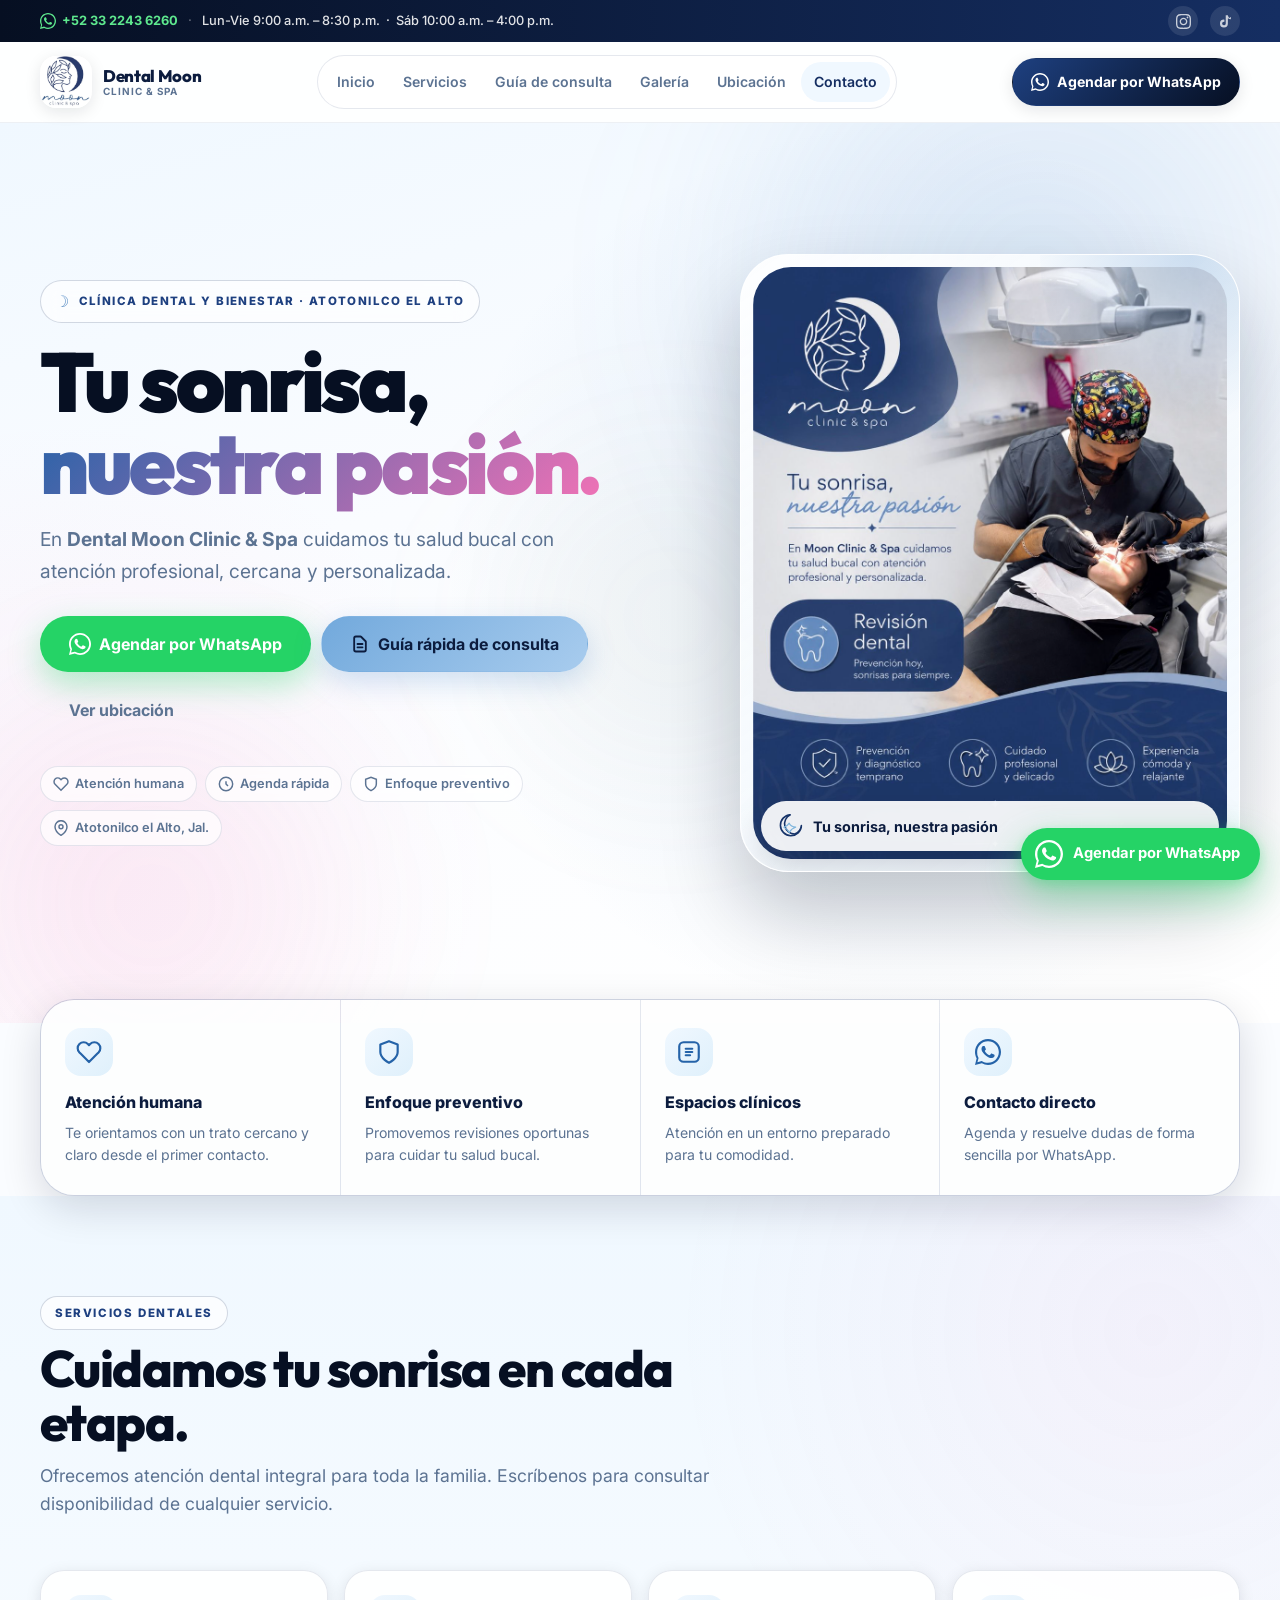
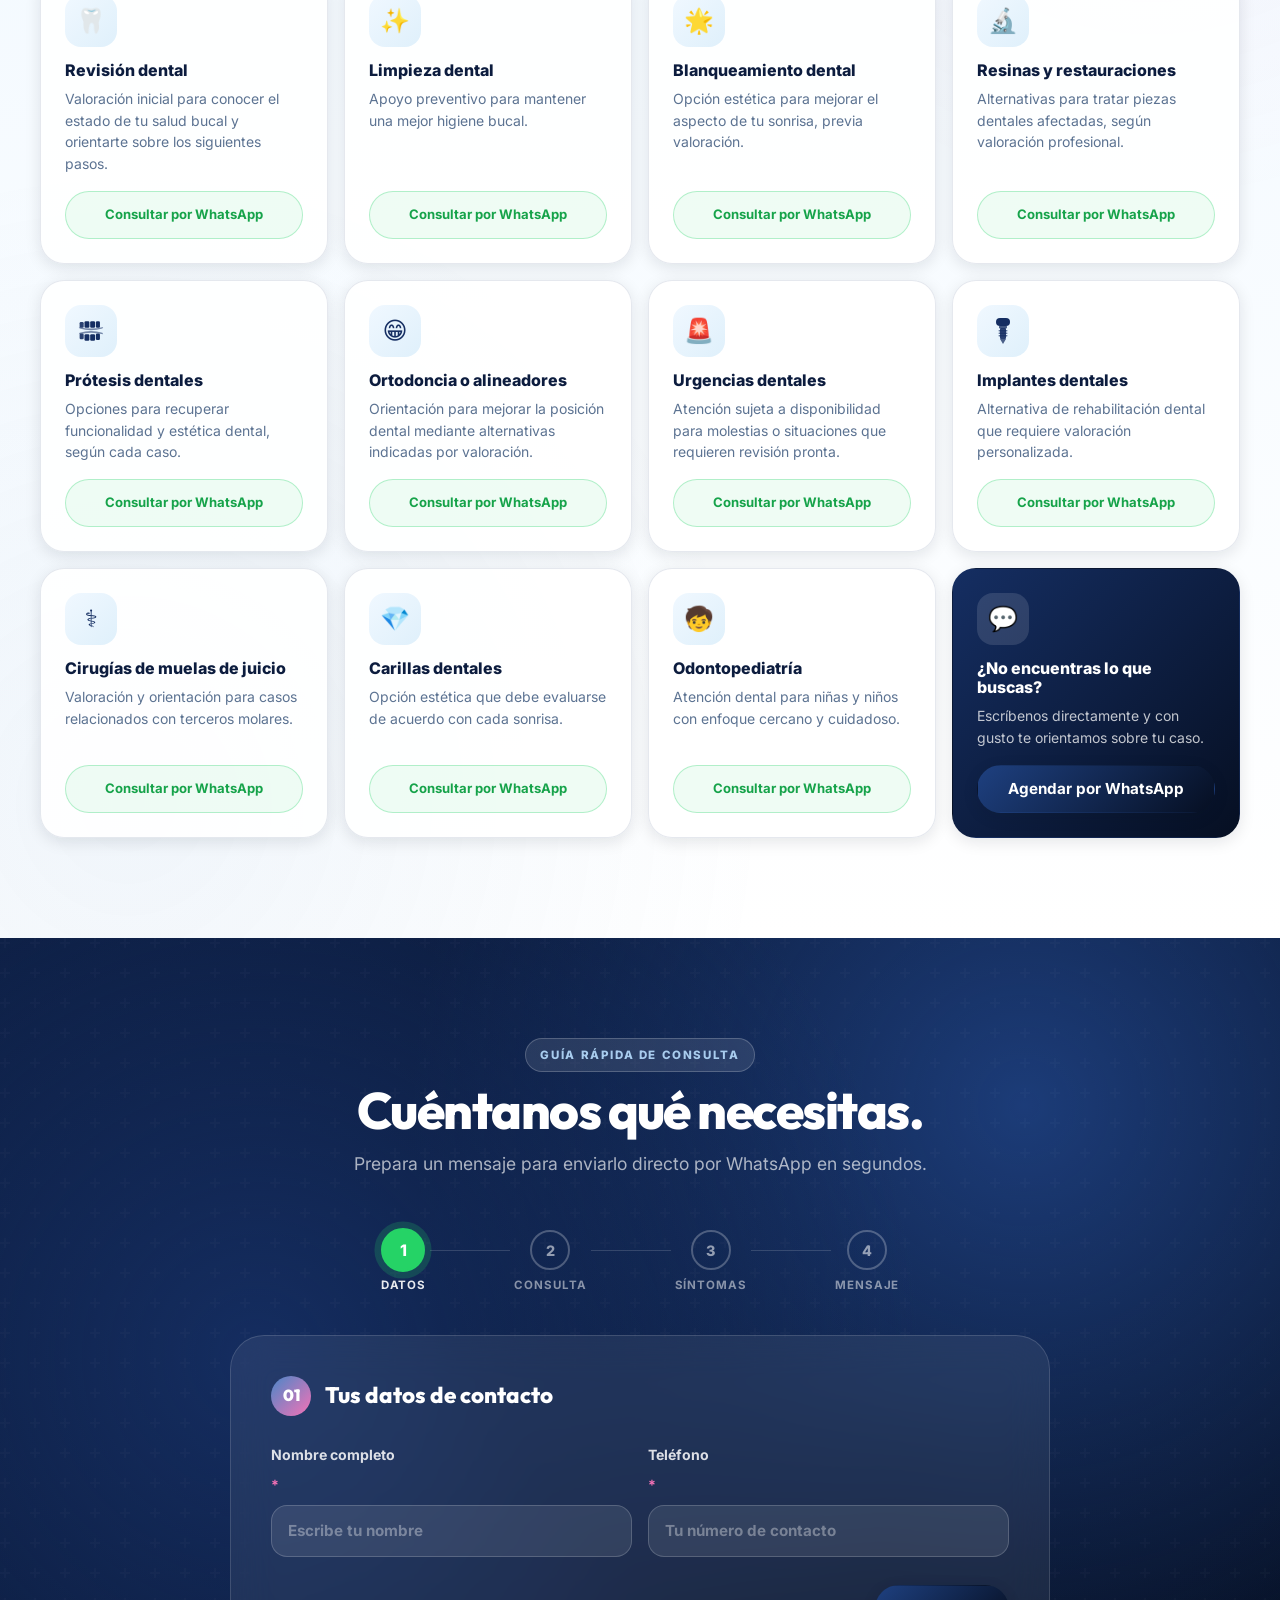
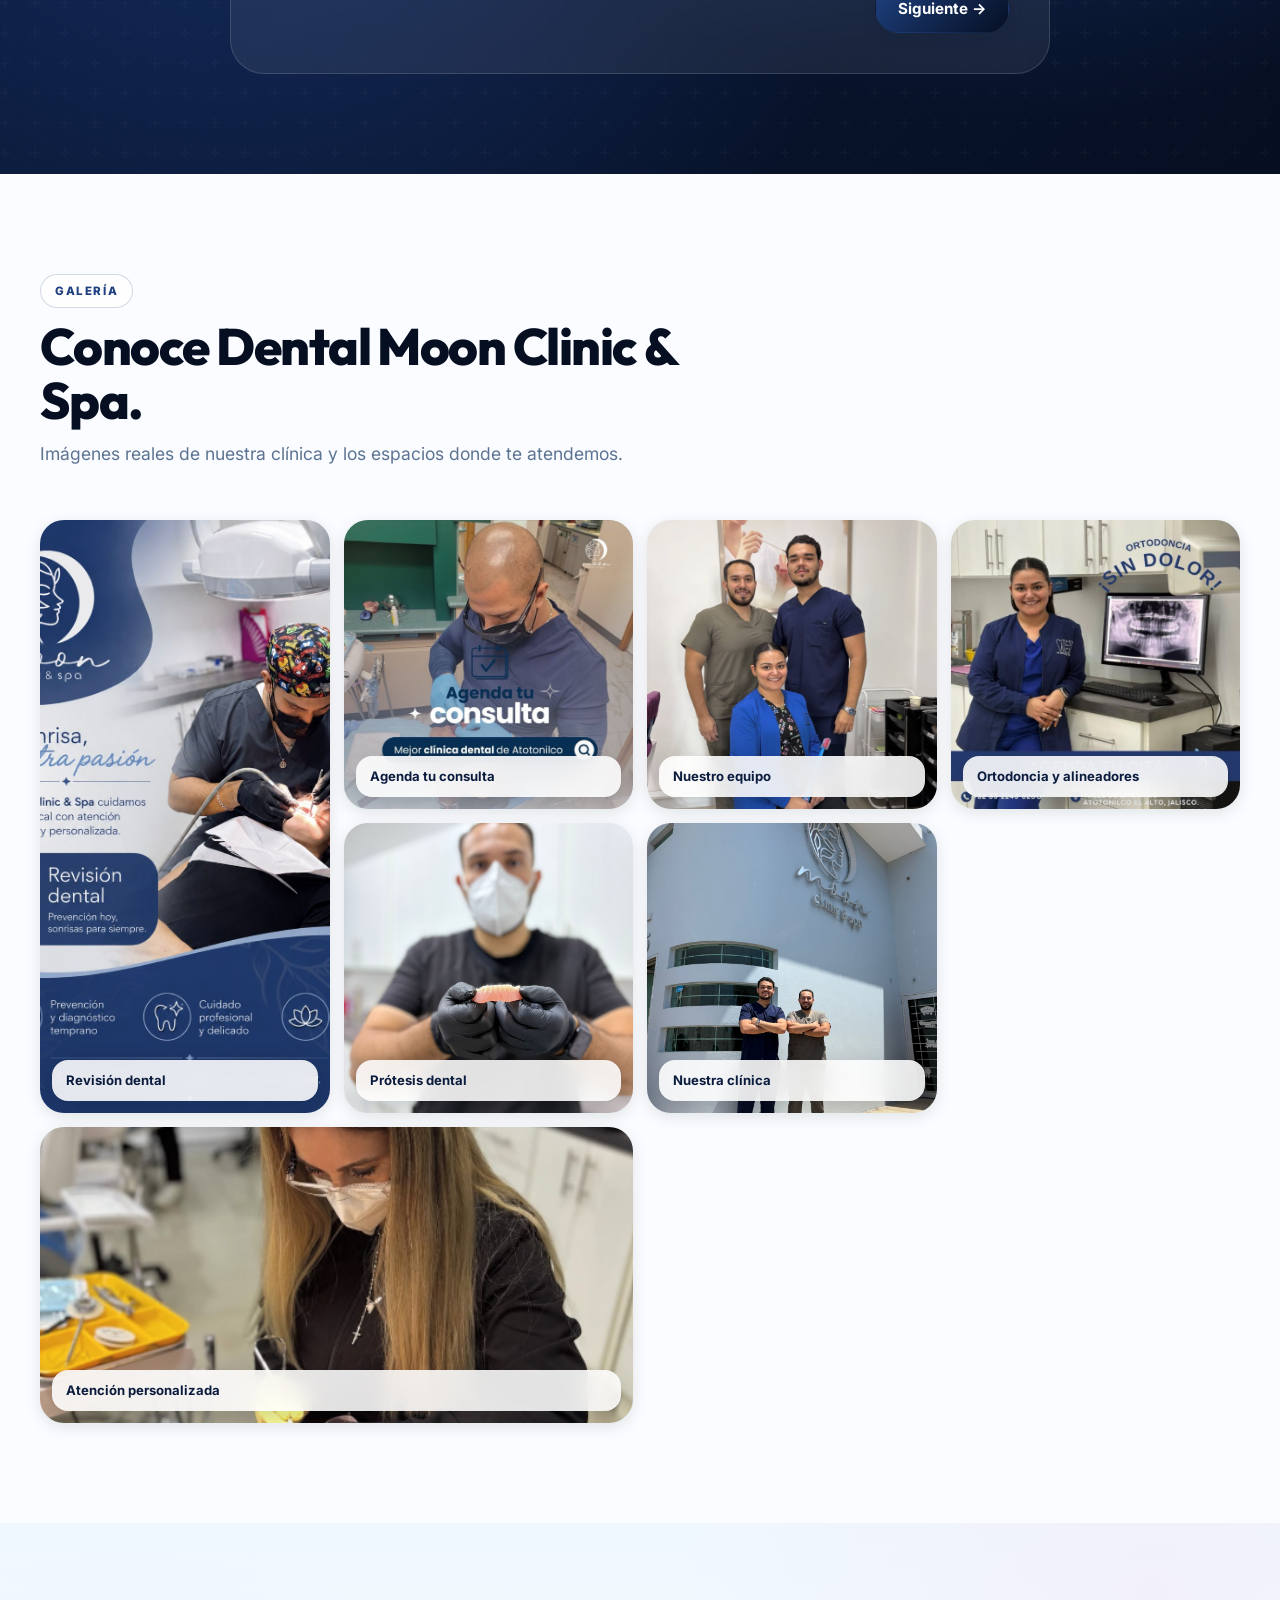
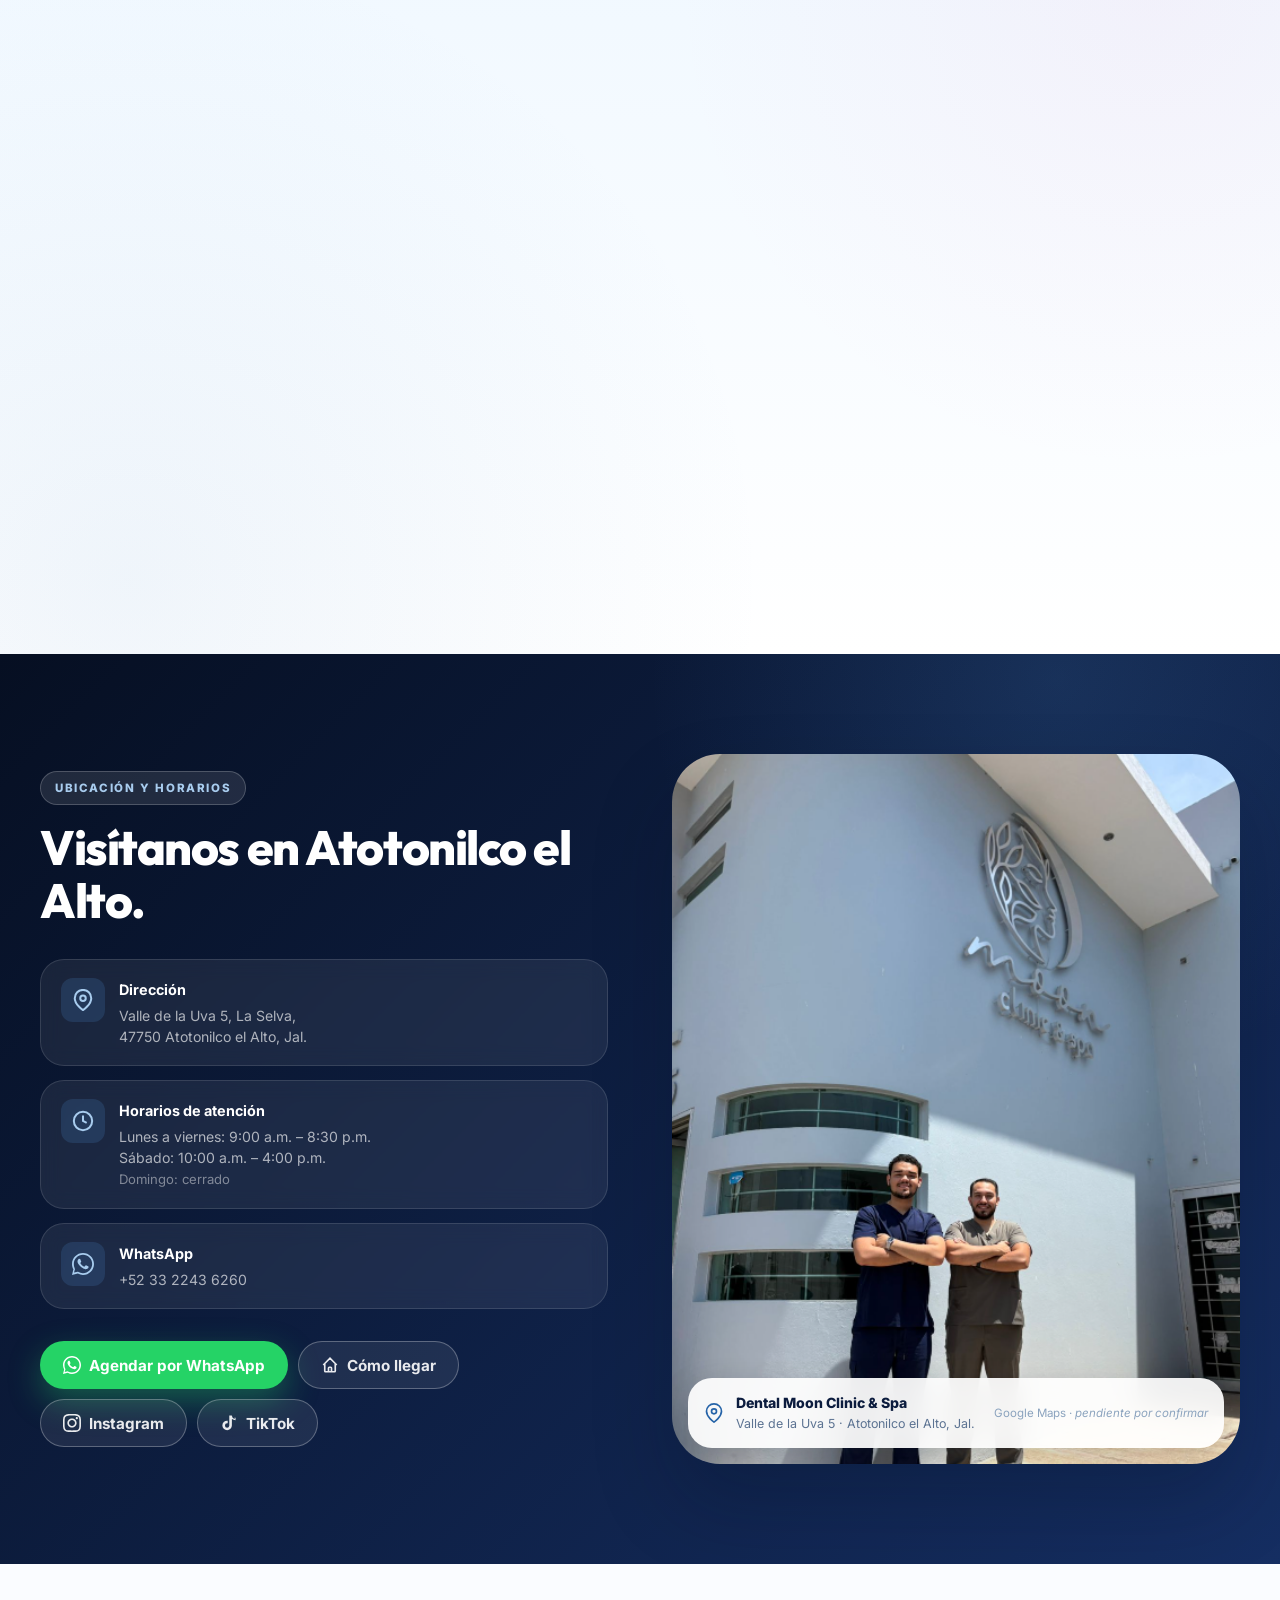
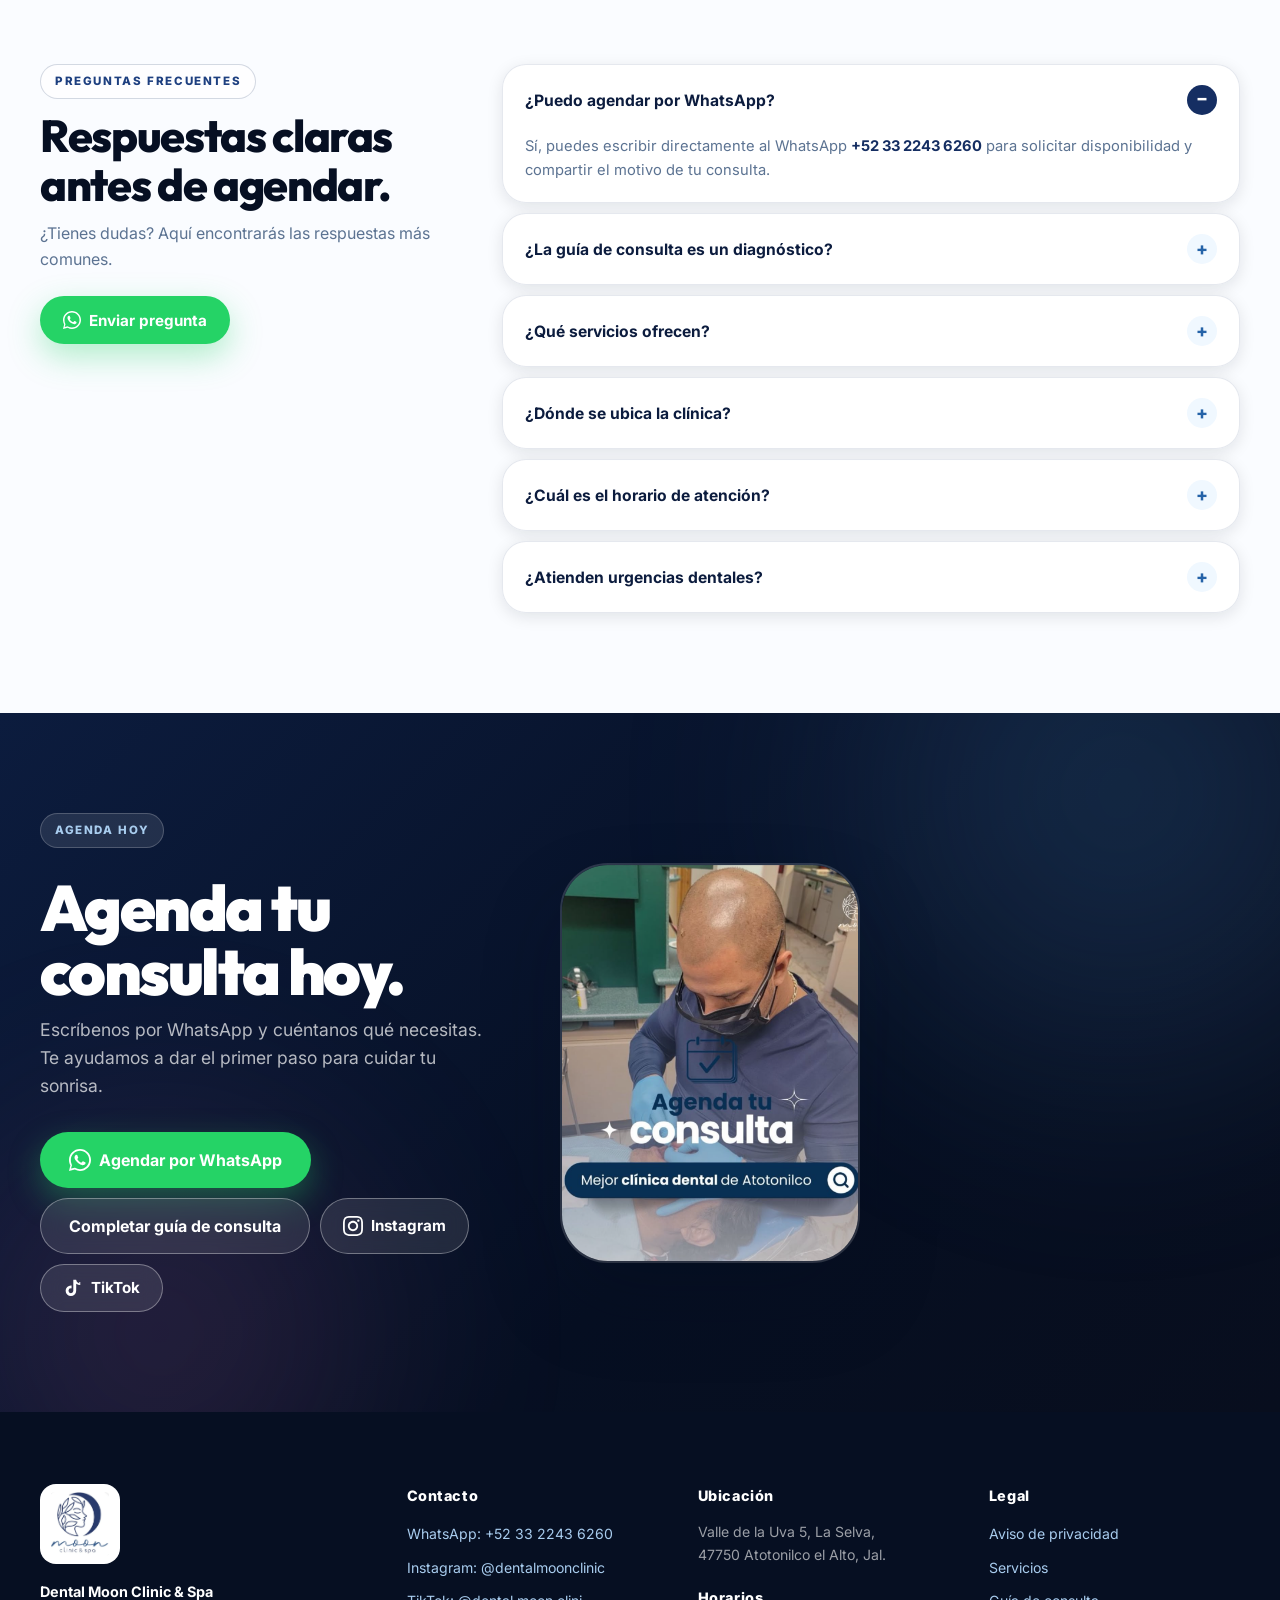
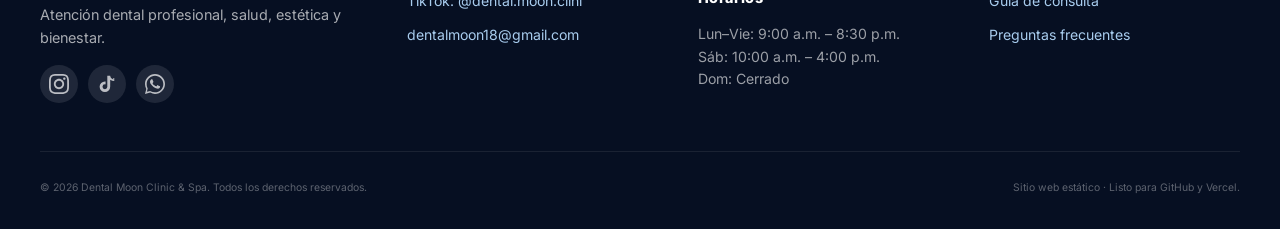
==== index.html @ 0cb93995 "Publicar pagina Dental Moon Clinic Spa" ====
<!doctype html>
<html lang="es-MX">
<head>
  <meta charset="utf-8">
  <meta name="viewport" content="width=device-width, initial-scale=1">
  <title>Dental Moon Clinic &amp; Spa | Clínica dental en Atotonilco el Alto</title>
  <meta name="description" content="Agenda tu consulta en Dental Moon Clinic &amp; Spa. Atención dental profesional, estética y bienestar en Atotonilco el Alto, Jalisco.">
  <meta name="robots" content="index, follow">
  <meta name="theme-color" content="#0f2148">

  <!-- Open Graph -->
  <meta property="og:type" content="website">
  <meta property="og:title" content="Dental Moon Clinic &amp; Spa | Clínica dental en Atotonilco el Alto">
  <meta property="og:description" content="Agenda tu consulta en Dental Moon Clinic &amp; Spa. Atención dental profesional, estética y bienestar en Atotonilco el Alto, Jalisco.">
  <meta property="og:image" content="assets/images/og-image.jpg">
  <meta property="og:locale" content="es_MX">

  <!-- Favicon -->
  <link rel="icon" type="image/png" href="assets/logo/favicon.png">
  <link rel="apple-touch-icon" href="assets/logo/apple-touch-icon.png">

  <!-- Preload hero image -->
  <link rel="preload" as="image" href="assets/images/nuevas-autorizadas/01-hero-revision-dental.png">

  <!-- Google Fonts -->
  <link rel="preconnect" href="https://fonts.googleapis.com">
  <link rel="preconnect" href="https://fonts.gstatic.com" crossorigin>
  <link href="https://fonts.googleapis.com/css2?family=Inter:wght@400;500;600;700;800;900&family=Outfit:wght@400;500;600;700;800;900&display=swap" rel="stylesheet">

  <link rel="stylesheet" href="css/styles.css">
</head>
<body>
  <a class="skip-link" href="#contenido">Saltar al contenido</a>

  <!-- TOP STRIP -->
  <div class="top-strip" role="note" aria-label="Información de contacto y horarios">
    <div class="container top-strip__inner">
      <div class="top-strip__left">
        <a href="https://wa.me/523322436260" target="_blank" rel="noopener" class="top-strip__wa" aria-label="Contactar por WhatsApp">
          <svg width="16" height="16" viewBox="0 0 24 24" fill="currentColor" aria-hidden="true"><path d="M17.472 14.382c-.297-.149-1.758-.867-2.03-.967-.273-.099-.471-.148-.67.15-.197.297-.767.966-.94 1.164-.173.199-.347.223-.644.075-.297-.15-1.255-.463-2.39-1.475-.883-.788-1.48-1.761-1.653-2.059-.173-.297-.018-.458.13-.606.134-.133.298-.347.446-.52.149-.174.198-.298.298-.497.099-.198.05-.371-.025-.52-.075-.149-.669-1.612-.916-2.207-.242-.579-.487-.5-.669-.51-.173-.008-.371-.01-.57-.01-.198 0-.52.074-.792.372-.272.297-1.04 1.016-1.04 2.479 0 1.462 1.065 2.875 1.213 3.074.149.198 2.096 3.2 5.077 4.487.709.306 1.262.489 1.694.625.712.227 1.36.195 1.871.118.571-.085 1.758-.719 2.006-1.413.248-.694.248-1.289.173-1.413-.074-.124-.272-.198-.57-.347z"/><path d="M12 0C5.373 0 0 5.373 0 12c0 2.125.555 4.122 1.528 5.852L0 24l6.335-1.652A11.954 11.954 0 0012 24c6.627 0 12-5.373 12-12S18.627 0 12 0zm0 22c-1.96 0-3.799-.517-5.389-1.42l-.387-.229-3.983 1.04 1.064-3.876-.252-.4A9.958 9.958 0 012 12c0-5.514 4.486-10 10-10s10 4.486 10 10-4.486 10-10 10z"/></svg>
          +52 33 2243 6260
        </a>
        <span class="top-strip__sep">·</span>
        <span>Lun-Vie 9:00 a.m. – 8:30 p.m. &nbsp;·&nbsp; Sáb 10:00 a.m. – 4:00 p.m.</span>
      </div>
      <div class="top-strip__right">
        <a href="https://www.instagram.com/dentalmoonclinic?igsh=MWVpZGF1cjhmemU5bw==" target="_blank" rel="noopener" aria-label="Instagram de Dental Moon Clinic">
          <svg width="15" height="15" viewBox="0 0 24 24" fill="currentColor" aria-hidden="true"><path d="M12 2.163c3.204 0 3.584.012 4.85.07 3.252.148 4.771 1.691 4.919 4.919.058 1.265.069 1.645.069 4.849 0 3.205-.012 3.584-.069 4.849-.149 3.225-1.664 4.771-4.919 4.919-1.266.058-1.644.07-4.85.07-3.204 0-3.584-.012-4.849-.07-3.26-.149-4.771-1.699-4.919-4.92-.058-1.265-.07-1.644-.07-4.849 0-3.204.013-3.583.07-4.849.149-3.227 1.664-4.771 4.919-4.919 1.266-.057 1.645-.069 4.849-.069zm0-2.163c-3.259 0-3.667.014-4.947.072-4.358.2-6.78 2.618-6.98 6.98-.059 1.281-.073 1.689-.073 4.948 0 3.259.014 3.668.072 4.948.2 4.358 2.618 6.78 6.98 6.98 1.281.058 1.689.072 4.948.072 3.259 0 3.668-.014 4.948-.072 4.354-.2 6.782-2.618 6.979-6.98.059-1.28.073-1.689.073-4.948 0-3.259-.014-3.667-.072-4.947-.196-4.354-2.617-6.78-6.979-6.98-1.281-.059-1.69-.073-4.949-.073zm0 5.838c-3.403 0-6.162 2.759-6.162 6.162s2.759 6.163 6.162 6.163 6.162-2.759 6.162-6.163c0-3.403-2.759-6.162-6.162-6.162zm0 10.162c-2.209 0-4-1.79-4-4 0-2.209 1.791-4 4-4s4 1.791 4 4c0 2.21-1.791 4-4 4zm6.406-11.845c-.796 0-1.441.645-1.441 1.44s.645 1.44 1.441 1.44c.795 0 1.439-.645 1.439-1.44s-.644-1.44-1.439-1.44z"/></svg>
        </a>
        <a href="https://www.tiktok.com/@dental.moon.clini?_r=1&_t=ZS-97T3ey4E09I" target="_blank" rel="noopener" aria-label="TikTok de Dental Moon Clinic">
          <svg width="15" height="15" viewBox="0 0 24 24" fill="currentColor" aria-hidden="true"><path d="M19.59 6.69a4.83 4.83 0 01-3.77-4.25V2h-3.45v13.67a2.89 2.89 0 01-2.88 2.5 2.89 2.89 0 01-2.89-2.89 2.89 2.89 0 012.89-2.89c.28 0 .54.04.79.1V9.01a6.33 6.33 0 00-.79-.05 6.34 6.34 0 00-6.34 6.34 6.34 6.34 0 006.34 6.34 6.34 6.34 0 006.33-6.34l.06-8.54a8.27 8.27 0 004.83 1.55v-3.4a4.85 4.85 0 01-1.13-.22z"/></svg>
        </a>
      </div>
    </div>
  </div>

  <!-- HEADER -->
  <header class="site-header" id="inicio">
    <div class="container nav-shell">
      <a class="brand" href="#inicio" aria-label="Ir al inicio de Dental Moon Clinic &amp; Spa">
        <picture>
          <source srcset="assets/logo/logo-oficial.webp" type="image/webp">
          <img src="assets/logo/logo-oficial.jpg" alt="Logo oficial de Dental Moon Clinic &amp; Spa" width="58" height="58">
        </picture>
        <span class="brand__text">
          <strong>Dental Moon</strong>
          <small>Clinic &amp; Spa</small>
        </span>
      </a>

      <button class="nav-toggle" type="button" aria-expanded="false" aria-controls="menu-principal" aria-label="Abrir menú">
        <span></span><span></span><span></span>
      </button>

      <nav class="main-nav" id="menu-principal" aria-label="Menú principal">
        <a href="#inicio">Inicio</a>
        <a href="#servicios">Servicios</a>
        <a href="#guia-consulta">Guía de consulta</a>
        <a href="#galeria">Galería</a>
        <a href="#ubicacion">Ubicación</a>
        <a href="#contacto">Contacto</a>
      </nav>

      <a class="btn btn--primary nav-cta" href="https://wa.me/523322436260" target="_blank" rel="noopener" aria-label="Agendar por WhatsApp">
        <svg width="18" height="18" viewBox="0 0 24 24" fill="currentColor" aria-hidden="true"><path d="M17.472 14.382c-.297-.149-1.758-.867-2.03-.967-.273-.099-.471-.148-.67.15-.197.297-.767.966-.94 1.164-.173.199-.347.223-.644.075-.297-.15-1.255-.463-2.39-1.475-.883-.788-1.48-1.761-1.653-2.059-.173-.297-.018-.458.13-.606.134-.133.298-.347.446-.52.149-.174.198-.298.298-.497.099-.198.05-.371-.025-.52-.075-.149-.669-1.612-.916-2.207-.242-.579-.487-.5-.669-.51-.173-.008-.371-.01-.57-.01-.198 0-.52.074-.792.372-.272.297-1.04 1.016-1.04 2.479 0 1.462 1.065 2.875 1.213 3.074.149.198 2.096 3.2 5.077 4.487.709.306 1.262.489 1.694.625.712.227 1.36.195 1.871.118.571-.085 1.758-.719 2.006-1.413.248-.694.248-1.289.173-1.413-.074-.124-.272-.198-.57-.347z"/><path d="M12 0C5.373 0 0 5.373 0 12c0 2.125.555 4.122 1.528 5.852L0 24l6.335-1.652A11.954 11.954 0 0012 24c6.627 0 12-5.373 12-12S18.627 0 12 0zm0 22c-1.96 0-3.799-.517-5.389-1.42l-.387-.229-3.983 1.04 1.064-3.876-.252-.4A9.958 9.958 0 012 12c0-5.514 4.486-10 10-10s10 4.486 10 10-4.486 10-10 10z"/></svg>
        Agendar por WhatsApp
      </a>
    </div>
  </header>

  <main id="contenido">

    <!-- HERO -->
    <section class="hero" aria-labelledby="hero-title">
      <div class="hero__bg-orbs" aria-hidden="true">
        <div class="orb orb--1"></div>
        <div class="orb orb--2"></div>
        <div class="orb orb--3"></div>
      </div>
      <div class="container hero__grid">
        <div class="hero__content reveal">
          <div class="eyebrow">
            <span class="eyebrow__moon">☽</span>
            Clínica dental y bienestar · Atotonilco el Alto
          </div>
          <h1 id="hero-title">Tu sonrisa,<br><span class="hero__accent">nuestra pasión.</span></h1>
          <p class="hero__lead">En <strong>Dental Moon Clinic &amp; Spa</strong> cuidamos tu salud bucal con atención profesional, cercana y personalizada.</p>

          <div class="hero__actions">
            <a class="btn btn--wa btn--large" href="https://wa.me/523322436260?text=Hola%20Dental%20Moon%20Clinic%20%26%20Spa%2C%20quiero%20agendar%20una%20consulta." target="_blank" rel="noopener" aria-label="Agendar por WhatsApp">
              <svg width="22" height="22" viewBox="0 0 24 24" fill="currentColor" aria-hidden="true"><path d="M17.472 14.382c-.297-.149-1.758-.867-2.03-.967-.273-.099-.471-.148-.67.15-.197.297-.767.966-.94 1.164-.173.199-.347.223-.644.075-.297-.15-1.255-.463-2.39-1.475-.883-.788-1.48-1.761-1.653-2.059-.173-.297-.018-.458.13-.606.134-.133.298-.347.446-.52.149-.174.198-.298.298-.497.099-.198.05-.371-.025-.52-.075-.149-.669-1.612-.916-2.207-.242-.579-.487-.5-.669-.51-.173-.008-.371-.01-.57-.01-.198 0-.52.074-.792.372-.272.297-1.04 1.016-1.04 2.479 0 1.462 1.065 2.875 1.213 3.074.149.198 2.096 3.2 5.077 4.487.709.306 1.262.489 1.694.625.712.227 1.36.195 1.871.118.571-.085 1.758-.719 2.006-1.413.248-.694.248-1.289.173-1.413-.074-.124-.272-.198-.57-.347z"/><path d="M12 0C5.373 0 0 5.373 0 12c0 2.125.555 4.122 1.528 5.852L0 24l6.335-1.652A11.954 11.954 0 0012 24c6.627 0 12-5.373 12-12S18.627 0 12 0zm0 22c-1.96 0-3.799-.517-5.389-1.42l-.387-.229-3.983 1.04 1.064-3.876-.252-.4A9.958 9.958 0 012 12c0-5.514 4.486-10 10-10s10 4.486 10 10-4.486 10-10 10z"/></svg>
              Agendar por WhatsApp
            </a>
            <a class="btn btn--secondary btn--large" href="#guia-consulta">
              <svg width="20" height="20" viewBox="0 0 24 24" fill="none" stroke="currentColor" stroke-width="2.2" stroke-linecap="round" stroke-linejoin="round" aria-hidden="true"><path d="M9 12h6m-6 4h6m2 5H7a2 2 0 01-2-2V5a2 2 0 012-2h5.586a1 1 0 01.707.293l5.414 5.414a1 1 0 01.293.707V19a2 2 0 01-2 2z"/></svg>
              Guía rápida de consulta
            </a>
            <a class="btn btn--ghost btn--large" href="#ubicacion">Ver ubicación</a>
          </div>

          <!-- Trust pills -->
          <div class="hero__trust">
            <span class="trust-pill">
              <svg width="16" height="16" viewBox="0 0 24 24" fill="none" stroke="currentColor" stroke-width="2.2" aria-hidden="true"><path d="M20.84 4.61a5.5 5.5 0 00-7.78 0L12 5.67l-1.06-1.06a5.5 5.5 0 00-7.78 7.78l1.06 1.06L12 21.23l7.78-7.78 1.06-1.06a5.5 5.5 0 000-7.78z"></path></svg>
              Atención humana
            </span>
            <span class="trust-pill">
              <svg width="16" height="16" viewBox="0 0 24 24" fill="none" stroke="currentColor" stroke-width="2.2" aria-hidden="true"><circle cx="12" cy="12" r="10"/><path d="M12 8v4l3 3"/></svg>
              Agenda rápida
            </span>
            <span class="trust-pill">
              <svg width="16" height="16" viewBox="0 0 24 24" fill="none" stroke="currentColor" stroke-width="2.2" aria-hidden="true"><path d="M12 22s8-4 8-10V5l-8-3-8 3v7c0 6 8 10 8 10z"/></svg>
              Enfoque preventivo
            </span>
            <span class="trust-pill">
              <svg width="16" height="16" viewBox="0 0 24 24" fill="none" stroke="currentColor" stroke-width="2.2" aria-hidden="true"><path d="M21 10c0 7-9 13-9 13s-9-6-9-13a9 9 0 0118 0z"/><circle cx="12" cy="10" r="3"/></svg>
              Atotonilco el Alto, Jal.
            </span>
          </div>
        </div>

        <div class="hero__visual reveal reveal--delay" aria-label="Imagen principal de Dental Moon Clinic &amp; Spa">
          <div class="hero-card">
            <div class="hero-card__glow" aria-hidden="true"></div>
            <img src="assets/images/nuevas-autorizadas/01-hero-revision-dental.png" alt="Revisión dental en Dental Moon Clinic &amp; Spa — Tu sonrisa, nuestra pasión" width="800" height="1000" loading="eager">
            <div class="hero-card__badge">
              <img src="assets/icons/moon-line.svg" alt="" aria-hidden="true" width="28" height="28">
              <span>Tu sonrisa, nuestra pasión</span>
            </div>
          </div>
        </div>
      </div>
    </section>

    <!-- TRUST BAR -->
    <section class="trust-bar" aria-label="Puntos de confianza">
      <div class="container trust-bar__grid">
        <article class="trust-card reveal">
          <div class="trust-card__icon">
            <svg width="26" height="26" viewBox="0 0 24 24" fill="none" stroke="currentColor" stroke-width="2" stroke-linecap="round" stroke-linejoin="round" aria-hidden="true"><path d="M20.84 4.61a5.5 5.5 0 00-7.78 0L12 5.67l-1.06-1.06a5.5 5.5 0 00-7.78 7.78l1.06 1.06L12 21.23l7.78-7.78 1.06-1.06a5.5 5.5 0 000-7.78z"></path></svg>
          </div>
          <strong>Atención humana</strong>
          <p>Te orientamos con un trato cercano y claro desde el primer contacto.</p>
        </article>
        <article class="trust-card reveal">
          <div class="trust-card__icon">
            <svg width="26" height="26" viewBox="0 0 24 24" fill="none" stroke="currentColor" stroke-width="2" stroke-linecap="round" stroke-linejoin="round" aria-hidden="true"><path d="M12 22s8-4 8-10V5l-8-3-8 3v7c0 6 8 10 8 10z"/></svg>
          </div>
          <strong>Enfoque preventivo</strong>
          <p>Promovemos revisiones oportunas para cuidar tu salud bucal.</p>
        </article>
        <article class="trust-card reveal">
          <div class="trust-card__icon">
            <svg width="26" height="26" viewBox="0 0 24 24" fill="none" stroke="currentColor" stroke-width="2" stroke-linecap="round" stroke-linejoin="round" aria-hidden="true"><rect x="3" y="3" width="18" height="18" rx="4"/><path d="M9 9h6M9 12h6M9 15h4"/></svg>
          </div>
          <strong>Espacios clínicos</strong>
          <p>Atención en un entorno preparado para tu comodidad.</p>
        </article>
        <article class="trust-card reveal">
          <div class="trust-card__icon">
            <svg width="26" height="26" viewBox="0 0 24 24" fill="currentColor" aria-hidden="true"><path d="M17.472 14.382c-.297-.149-1.758-.867-2.03-.967-.273-.099-.471-.148-.67.15-.197.297-.767.966-.94 1.164-.173.199-.347.223-.644.075-.297-.15-1.255-.463-2.39-1.475-.883-.788-1.48-1.761-1.653-2.059-.173-.297-.018-.458.13-.606.134-.133.298-.347.446-.52.149-.174.198-.298.298-.497.099-.198.05-.371-.025-.52-.075-.149-.669-1.612-.916-2.207-.242-.579-.487-.5-.669-.51-.173-.008-.371-.01-.57-.01-.198 0-.52.074-.792.372-.272.297-1.04 1.016-1.04 2.479 0 1.462 1.065 2.875 1.213 3.074.149.198 2.096 3.2 5.077 4.487.709.306 1.262.489 1.694.625.712.227 1.36.195 1.871.118.571-.085 1.758-.719 2.006-1.413.248-.694.248-1.289.173-1.413-.074-.124-.272-.198-.57-.347z"/><path d="M12 0C5.373 0 0 5.373 0 12c0 2.125.555 4.122 1.528 5.852L0 24l6.335-1.652A11.954 11.954 0 0012 24c6.627 0 12-5.373 12-12S18.627 0 12 0zm0 22c-1.96 0-3.799-.517-5.389-1.42l-.387-.229-3.983 1.04 1.064-3.876-.252-.4A9.958 9.958 0 012 12c0-5.514 4.486-10 10-10s10 4.486 10 10-4.486 10-10 10z"/></svg>
          </div>
          <strong>Contacto directo</strong>
          <p>Agenda y resuelve dudas de forma sencilla por WhatsApp.</p>
        </article>
      </div>
    </section>

    <!-- SERVICIOS -->
    <section class="section section--soft" id="servicios" aria-labelledby="servicios-title">
      <div class="container">
        <div class="section-head reveal">
          <span class="section-kicker">Servicios dentales</span>
          <h2 id="servicios-title">Cuidamos tu sonrisa en cada etapa.</h2>
          <p>Ofrecemos atención dental integral para toda la familia. Escríbenos para consultar disponibilidad de cualquier servicio.</p>
        </div>

        <div class="services-grid">

          <article class="service-card reveal">
            <div class="service-card__icon">🦷</div>
            <h3>Revisión dental</h3>
            <p>Valoración inicial para conocer el estado de tu salud bucal y orientarte sobre los siguientes pasos.</p>
            <a class="btn btn--service-wa" href="https://wa.me/523322436260?text=Hola%20Dental%20Moon%20Clinic%20%26%20Spa%2C%20quiero%20consultar%20sobre%20Revisi%C3%B3n%20dental." target="_blank" rel="noopener">Consultar por WhatsApp</a>
          </article>

          <article class="service-card reveal">
            <div class="service-card__icon">✨</div>
            <h3>Limpieza dental</h3>
            <p>Apoyo preventivo para mantener una mejor higiene bucal.</p>
            <a class="btn btn--service-wa" href="https://wa.me/523322436260?text=Hola%20Dental%20Moon%20Clinic%20%26%20Spa%2C%20quiero%20consultar%20sobre%20Limpieza%20dental." target="_blank" rel="noopener">Consultar por WhatsApp</a>
          </article>

          <article class="service-card reveal">
            <div class="service-card__icon">🌟</div>
            <h3>Blanqueamiento dental</h3>
            <p>Opción estética para mejorar el aspecto de tu sonrisa, previa valoración.</p>
            <a class="btn btn--service-wa" href="https://wa.me/523322436260?text=Hola%20Dental%20Moon%20Clinic%20%26%20Spa%2C%20quiero%20consultar%20sobre%20Blanqueamiento%20dental." target="_blank" rel="noopener">Consultar por WhatsApp</a>
          </article>

          <article class="service-card reveal">
            <div class="service-card__icon">🔬</div>
            <h3>Resinas y restauraciones</h3>
            <p>Alternativas para tratar piezas dentales afectadas, según valoración profesional.</p>
            <a class="btn btn--service-wa" href="https://wa.me/523322436260?text=Hola%20Dental%20Moon%20Clinic%20%26%20Spa%2C%20quiero%20consultar%20sobre%20Resinas%20y%20restauraciones." target="_blank" rel="noopener">Consultar por WhatsApp</a>
          </article>

          <article class="service-card reveal">
            <div class="service-card__icon">
              <svg width="26" height="26" viewBox="0 0 64 64" fill="none" xmlns="http://www.w3.org/2000/svg" aria-hidden="true">
                <!-- Fila superior de dientes -->
                <rect x="4"  y="10" width="10" height="14" rx="3" fill="currentColor" opacity="0.9"/>
                <rect x="16" y="8"  width="12" height="16" rx="3" fill="currentColor"/>
                <rect x="30" y="8"  width="12" height="16" rx="3" fill="currentColor"/>
                <rect x="44" y="8"  width="10" height="16" rx="3" fill="currentColor"/>
                <!-- Base de la dentadura superior -->
                <path d="M2 22 Q32 30 62 22 L60 26 Q32 34 4 26 Z" fill="currentColor" opacity="0.55"/>
                <!-- Fila inferior de dientes -->
                <rect x="4"  y="38" width="10" height="14" rx="3" fill="currentColor" opacity="0.9"/>
                <rect x="16" y="40" width="12" height="16" rx="3" fill="currentColor"/>
                <rect x="30" y="40" width="12" height="16" rx="3" fill="currentColor"/>
                <rect x="44" y="38" width="10" height="16" rx="3" fill="currentColor"/>
                <!-- Base de la dentadura inferior -->
                <path d="M2 40 Q32 32 62 40 L60 36 Q32 28 4 36 Z" fill="currentColor" opacity="0.55"/>
              </svg>
            </div>
            <h3>Prótesis dentales</h3>
            <p>Opciones para recuperar funcionalidad y estética dental, según cada caso.</p>
            <a class="btn btn--service-wa" href="https://wa.me/523322436260?text=Hola%20Dental%20Moon%20Clinic%20%26%20Spa%2C%20quiero%20consultar%20sobre%20Pr%C3%B3tesis%20dentales." target="_blank" rel="noopener">Consultar por WhatsApp</a>
          </article>

          <article class="service-card reveal">
            <div class="service-card__icon">😁</div>
            <h3>Ortodoncia o alineadores</h3>
            <p>Orientación para mejorar la posición dental mediante alternativas indicadas por valoración.</p>
            <a class="btn btn--service-wa" href="https://wa.me/523322436260?text=Hola%20Dental%20Moon%20Clinic%20%26%20Spa%2C%20quiero%20consultar%20sobre%20Ortodoncia%20o%20alineadores." target="_blank" rel="noopener">Consultar por WhatsApp</a>
          </article>

          <article class="service-card reveal">
            <div class="service-card__icon">🚨</div>
            <h3>Urgencias dentales</h3>
            <p>Atención sujeta a disponibilidad para molestias o situaciones que requieren revisión pronta.</p>
            <a class="btn btn--service-wa" href="https://wa.me/523322436260?text=Hola%20Dental%20Moon%20Clinic%20%26%20Spa%2C%20tengo%20una%20urgencia%20dental%20y%20necesito%20atenci%C3%B3n." target="_blank" rel="noopener">Consultar por WhatsApp</a>
          </article>

          <article class="service-card reveal">
            <div class="service-card__icon">
              <svg width="24" height="28" viewBox="0 0 48 56" fill="none" xmlns="http://www.w3.org/2000/svg" aria-hidden="true">
                <!-- Corona del implante (parte superior redondeada) -->
                <rect x="10" y="2" width="28" height="16" rx="8" fill="currentColor"/>
                <!-- Cuello del implante -->
                <rect x="16" y="17" width="16" height="6" rx="2" fill="currentColor" opacity="0.8"/>
                <!-- Cuerpo del tornillo -->
                <rect x="18" y="22" width="12" height="22" rx="2" fill="currentColor" opacity="0.9"/>
                <!-- Roscas del tornillo -->
                <rect x="15" y="26" width="18" height="3" rx="1.5" fill="currentColor" opacity="0.65"/>
                <rect x="15" y="31" width="18" height="3" rx="1.5" fill="currentColor" opacity="0.65"/>
                <rect x="15" y="36" width="18" height="3" rx="1.5" fill="currentColor" opacity="0.65"/>
                <!-- Punta del tornillo -->
                <path d="M18 44 L24 54 L30 44 Z" fill="currentColor" opacity="0.75"/>
              </svg>
            </div>
            <h3>Implantes dentales</h3>
            <p>Alternativa de rehabilitación dental que requiere valoración personalizada.</p>
            <a class="btn btn--service-wa" href="https://wa.me/523322436260?text=Hola%20Dental%20Moon%20Clinic%20%26%20Spa%2C%20quiero%20consultar%20sobre%20Implantes%20dentales." target="_blank" rel="noopener">Consultar por WhatsApp</a>
          </article>

          <article class="service-card reveal">
            <div class="service-card__icon">⚕️</div>
            <h3>Cirugías de muelas de juicio</h3>
            <p>Valoración y orientación para casos relacionados con terceros molares.</p>
            <a class="btn btn--service-wa" href="https://wa.me/523322436260?text=Hola%20Dental%20Moon%20Clinic%20%26%20Spa%2C%20quiero%20consultar%20sobre%20Cirug%C3%ADas%20de%20muelas%20de%20juicio." target="_blank" rel="noopener">Consultar por WhatsApp</a>
          </article>

          <article class="service-card reveal">
            <div class="service-card__icon">💎</div>
            <h3>Carillas dentales</h3>
            <p>Opción estética que debe evaluarse de acuerdo con cada sonrisa.</p>
            <a class="btn btn--service-wa" href="https://wa.me/523322436260?text=Hola%20Dental%20Moon%20Clinic%20%26%20Spa%2C%20quiero%20consultar%20sobre%20Carillas%20dentales." target="_blank" rel="noopener">Consultar por WhatsApp</a>
          </article>

          <article class="service-card reveal">
            <div class="service-card__icon">🧒</div>
            <h3>Odontopediatría</h3>
            <p>Atención dental para niñas y niños con enfoque cercano y cuidadoso.</p>
            <a class="btn btn--service-wa" href="https://wa.me/523322436260?text=Hola%20Dental%20Moon%20Clinic%20%26%20Spa%2C%20quiero%20consultar%20sobre%20Odontopediatr%C3%ADa." target="_blank" rel="noopener">Consultar por WhatsApp</a>
          </article>

          <!-- CTA card -->
          <article class="service-card service-card--cta reveal">
            <div class="service-card__icon">💬</div>
            <h3>¿No encuentras lo que buscas?</h3>
            <p>Escríbenos directamente y con gusto te orientamos sobre tu caso.</p>
            <a class="btn btn--primary btn--full" href="https://wa.me/523322436260?text=Hola%20Dental%20Moon%20Clinic%20%26%20Spa%2C%20tengo%20una%20consulta." target="_blank" rel="noopener">Agendar por WhatsApp</a>
          </article>

        </div>
      </div>
    </section>

    <!-- GUÍA RÁPIDA DE CONSULTA (WIZARD) -->
    <section class="section section--guide" id="guia-consulta" aria-labelledby="guia-title">
      <div class="container">
        <div class="section-head section-head--center reveal">
          <span class="section-kicker section-kicker--light">Guía rápida de consulta</span>
          <h2 id="guia-title">Cuéntanos qué necesitas.</h2>
          <p>Prepara un mensaje para enviarlo directo por WhatsApp en segundos.</p>
        </div>

        <div class="wizard-shell reveal">
          <!-- Step indicators -->
          <div class="wizard-steps" aria-label="Pasos de la guía" role="list">
            <div class="wizard-step active" data-step="1" role="listitem">
              <div class="wizard-step__dot">1</div>
              <span>Datos</span>
            </div>
            <div class="wizard-step__line" aria-hidden="true"></div>
            <div class="wizard-step" data-step="2" role="listitem">
              <div class="wizard-step__dot">2</div>
              <span>Consulta</span>
            </div>
            <div class="wizard-step__line" aria-hidden="true"></div>
            <div class="wizard-step" data-step="3" role="listitem">
              <div class="wizard-step__dot">3</div>
              <span>Síntomas</span>
            </div>
            <div class="wizard-step__line" aria-hidden="true"></div>
            <div class="wizard-step" data-step="4" role="listitem">
              <div class="wizard-step__dot">4</div>
              <span>Mensaje</span>
            </div>
          </div>

          <form id="wizardForm" novalidate>

            <!-- STEP 1: Personal data -->
            <div class="wizard-panel active" data-panel="1" aria-label="Paso 1: Datos personales">
              <h3 class="wizard-panel__title">
                <span class="wizard-panel__num">01</span>
                Tus datos de contacto
              </h3>
              <div class="wizard-fields">
                <label class="field-label" for="w-nombre">
                  Nombre completo <span class="field-required" aria-label="requerido">*</span>
                  <input class="field-input" type="text" id="w-nombre" name="nombre" autocomplete="name" placeholder="Escribe tu nombre">
                </label>
                <label class="field-label" for="w-telefono">
                  Teléfono <span class="field-required" aria-label="requerido">*</span>
                  <input class="field-input" type="tel" id="w-telefono" name="telefono" autocomplete="tel" placeholder="Tu número de contacto">
                </label>
              </div>
              <div class="wizard-nav">
                <span></span>
                <button class="btn btn--primary" type="button" data-next="2">Siguiente →</button>
              </div>
            </div>

            <!-- STEP 2: Consultation type -->
            <div class="wizard-panel" data-panel="2" aria-label="Paso 2: Tipo de consulta">
              <h3 class="wizard-panel__title">
                <span class="wizard-panel__num">02</span>
                ¿Qué tipo de consulta necesitas?
              </h3>

              <div class="wizard-chips" role="group" aria-label="Tipo de consulta">
                <label class="chip"><input type="radio" name="tipo_consulta" value="Revisión dental"><span>🦷 Revisión dental</span></label>
                <label class="chip"><input type="radio" name="tipo_consulta" value="Limpieza dental"><span>✨ Limpieza dental</span></label>
                <label class="chip"><input type="radio" name="tipo_consulta" value="Blanqueamiento dental"><span>🌟 Blanqueamiento</span></label>
                <label class="chip"><input type="radio" name="tipo_consulta" value="Dolor dental"><span>😬 Dolor dental</span></label>
                <label class="chip"><input type="radio" name="tipo_consulta" value="Ortodoncia o alineadores"><span>😁 Ortodoncia</span></label>
                <label class="chip"><input type="radio" name="tipo_consulta" value="Carillas dentales"><span>💎 Carillas</span></label>
                <label class="chip"><input type="radio" name="tipo_consulta" value="Prótesis dental"><span>🦿 Prótesis</span></label>
                <label class="chip"><input type="radio" name="tipo_consulta" value="Implante dental"><span>🌙 Implante</span></label>
                <label class="chip"><input type="radio" name="tipo_consulta" value="Muelas del juicio"><span>⚕️ Muelas del juicio</span></label>
                <label class="chip"><input type="radio" name="tipo_consulta" value="Odontopediatría"><span>🧒 Odontopediatría</span></label>
                <label class="chip"><input type="radio" name="tipo_consulta" value="Urgencia dental"><span>🚨 Urgencia dental</span></label>
                <label class="chip"><input type="radio" name="tipo_consulta" value="Otro"><span>💬 Otro</span></label>
              </div>

              <div class="wizard-fields wizard-fields--sub">
                <label class="field-label" for="w-zona">
                  Zona dental afectada
                  <select class="field-input" id="w-zona" name="zona">
                    <option value="">Seleccionar zona</option>
                    <option>No aplica</option>
                    <option>Superior</option>
                    <option>Inferior</option>
                    <option>Lado derecho</option>
                    <option>Lado izquierdo</option>
                    <option>Frontal</option>
                    <option>Muelas</option>
                    <option>Encía</option>
                    <option>No estoy seguro/a</option>
                  </select>
                </label>
              </div>

              <div class="wizard-nav">
                <button class="btn btn--ghost" type="button" data-prev="1">← Anterior</button>
                <button class="btn btn--primary" type="button" data-next="3">Siguiente →</button>
              </div>
            </div>

            <!-- STEP 3: Symptoms -->
            <div class="wizard-panel" data-panel="3" aria-label="Paso 3: Síntomas y detalles">
              <h3 class="wizard-panel__title">
                <span class="wizard-panel__num">03</span>
                Cuéntanos más sobre tu situación
              </h3>

              <div class="wizard-fields">
                <label class="field-label" for="w-tiempo">
                  Tiempo de evolución
                  <select class="field-input" id="w-tiempo" name="tiempo">
                    <option value="">Seleccionar</option>
                    <option>Hoy</option>
                    <option>1 a 3 días</option>
                    <option>1 semana</option>
                    <option>Más de una semana</option>
                    <option>Más de un mes</option>
                    <option>No aplica</option>
                  </select>
                </label>
                <label class="field-label" for="w-molestia">
                  Nivel de molestia
                  <select class="field-input" id="w-molestia" name="molestia">
                    <option value="">Seleccionar</option>
                    <option>Sin molestia</option>
                    <option>Leve</option>
                    <option>Moderada</option>
                    <option>Fuerte</option>
                    <option>Urgente</option>
                  </select>
                </label>
              </div>

              <fieldset class="symptom-fieldset">
                <legend>Síntomas o motivo (selecciona los que apliquen)</legend>
                <div class="symptom-chips">
                  <label class="chip chip--check"><input type="checkbox" name="sintomas" value="Dolor"><span>😖 Dolor</span></label>
                  <label class="chip chip--check"><input type="checkbox" name="sintomas" value="Sensibilidad"><span>🌡️ Sensibilidad</span></label>
                  <label class="chip chip--check"><input type="checkbox" name="sintomas" value="Inflamación"><span>🔴 Inflamación</span></label>
                  <label class="chip chip--check"><input type="checkbox" name="sintomas" value="Sangrado"><span>🩸 Sangrado</span></label>
                  <label class="chip chip--check"><input type="checkbox" name="sintomas" value="Fractura"><span>💔 Fractura</span></label>
                  <label class="chip chip--check"><input type="checkbox" name="sintomas" value="Revisión preventiva"><span>🔍 Revisión preventiva</span></label>
                  <label class="chip chip--check"><input type="checkbox" name="sintomas" value="Estética dental"><span>✨ Estética dental</span></label>
                  <label class="chip chip--check"><input type="checkbox" name="sintomas" value="Consulta para niño/a"><span>🧒 Consulta para niño/a</span></label>
                  <label class="chip chip--check"><input type="checkbox" name="sintomas" value="Otro"><span>💬 Otro</span></label>
                </div>
              </fieldset>

              <label class="field-label" for="w-comentarios">
                Comentarios adicionales
                <textarea class="field-input" id="w-comentarios" name="comentarios" rows="3" placeholder="Describe brevemente qué sucede o qué tratamiento estás buscando"></textarea>
              </label>

              <div class="wizard-nav">
                <button class="btn btn--ghost" type="button" data-prev="2">← Anterior</button>
                <button class="btn btn--primary" type="button" id="generateWizard" data-next="4">Generar mensaje →</button>
              </div>
            </div>

            <!-- STEP 4: Message preview -->
            <div class="wizard-panel" data-panel="4" aria-label="Paso 4: Vista previa del mensaje">
              <h3 class="wizard-panel__title">
                <span class="wizard-panel__num">04</span>
                Tu mensaje está listo
              </h3>
              <p class="wizard-desc">Revisa el mensaje y envíalo directo por WhatsApp.</p>

              <div class="message-preview" id="messagePreview" aria-live="polite" aria-label="Vista previa del mensaje"></div>

              <div class="wizard-notice" role="note">
                <svg width="16" height="16" viewBox="0 0 24 24" fill="none" stroke="currentColor" stroke-width="2" aria-hidden="true"><circle cx="12" cy="12" r="10"/><line x1="12" y1="8" x2="12" y2="12"/><line x1="12" y1="16" x2="12.01" y2="16"/></svg>
                <span>Esta guía no sustituye una consulta profesional ni representa un diagnóstico médico. La valoración final debe realizarla un profesional de la salud dental.</span>
              </div>

              <div class="wizard-actions">
                <a class="btn btn--wa btn--full" id="sendWizard" href="#" target="_blank" rel="noopener" aria-label="Enviar por WhatsApp">
                  <svg width="20" height="20" viewBox="0 0 24 24" fill="currentColor" aria-hidden="true"><path d="M17.472 14.382c-.297-.149-1.758-.867-2.03-.967-.273-.099-.471-.148-.67.15-.197.297-.767.966-.94 1.164-.173.199-.347.223-.644.075-.297-.15-1.255-.463-2.39-1.475-.883-.788-1.48-1.761-1.653-2.059-.173-.297-.018-.458.13-.606.134-.133.298-.347.446-.52.149-.174.198-.298.298-.497.099-.198.05-.371-.025-.52-.075-.149-.669-1.612-.916-2.207-.242-.579-.487-.5-.669-.51-.173-.008-.371-.01-.57-.01-.198 0-.52.074-.792.372-.272.297-1.04 1.016-1.04 2.479 0 1.462 1.065 2.875 1.213 3.074.149.198 2.096 3.2 5.077 4.487.709.306 1.262.489 1.694.625.712.227 1.36.195 1.871.118.571-.085 1.758-.719 2.006-1.413.248-.694.248-1.289.173-1.413-.074-.124-.272-.198-.57-.347z"/><path d="M12 0C5.373 0 0 5.373 0 12c0 2.125.555 4.122 1.528 5.852L0 24l6.335-1.652A11.954 11.954 0 0012 24c6.627 0 12-5.373 12-12S18.627 0 12 0zm0 22c-1.96 0-3.799-.517-5.389-1.42l-.387-.229-3.983 1.04 1.064-3.876-.252-.4A9.958 9.958 0 012 12c0-5.514 4.486-10 10-10s10 4.486 10 10-4.486 10-10 10z"/></svg>
                  Enviar por WhatsApp
                </a>
                <button class="btn btn--outline" type="button" id="copyWizard">
                  <svg width="18" height="18" viewBox="0 0 24 24" fill="none" stroke="currentColor" stroke-width="2" aria-hidden="true"><rect x="9" y="9" width="13" height="13" rx="2" ry="2"></rect><path d="M5 15H4a2 2 0 01-2-2V4a2 2 0 012-2h9a2 2 0 012 2v1"></path></svg>
                  Copiar mensaje
                </button>
                <button class="btn btn--ghost" type="button" data-prev="3">← Editar</button>
              </div>
            </div>

          </form>
        </div>
      </div>
    </section>

    <!-- GALERÍA -->
    <section class="section" id="galeria" aria-labelledby="galeria-title">
      <div class="container">
        <div class="section-head reveal">
          <span class="section-kicker">Galería</span>
          <h2 id="galeria-title">Conoce Dental Moon Clinic &amp; Spa.</h2>
          <p>Imágenes reales de nuestra clínica y los espacios donde te atendemos.</p>
        </div>

        <div class="gallery-grid">

          <figure class="gallery-item gallery-item--tall reveal" aria-label="Imagen de consulta de revisión dental">
            <img src="assets/images/nuevas-autorizadas/01-hero-revision-dental.png" alt="Revisión dental en Dental Moon Clinic &amp; Spa" loading="lazy" width="800" height="1000">
            <figcaption>Revisión dental</figcaption>
          </figure>

          <figure class="gallery-item reveal" aria-label="Imagen de agenda de consulta">
            <img src="assets/images/nuevas-autorizadas/02-agenda-consulta.png" alt="Agenda tu consulta en Dental Moon Clinic &amp; Spa" loading="lazy" width="800" height="600">
            <figcaption>Agenda tu consulta</figcaption>
          </figure>

          <figure class="gallery-item reveal" aria-label="Imagen del equipo de la clínica">
            <img src="assets/images/nuevas-autorizadas/03-equipo-clinica.png" alt="Equipo de Dental Moon Clinic &amp; Spa" loading="lazy" width="800" height="600">
            <figcaption>Nuestro equipo</figcaption>
          </figure>

          <figure class="gallery-item reveal" aria-label="Imagen de ortodoncia">
            <img src="assets/images/nuevas-autorizadas/04-ortodoncia-agenda.png" alt="Ortodoncia en Dental Moon Clinic &amp; Spa" loading="lazy" width="800" height="600">
            <figcaption>Ortodoncia y alineadores</figcaption>
          </figure>

          <figure class="gallery-item reveal" aria-label="Imagen de prótesis dental">
            <img src="assets/images/nuevas-autorizadas/05-protesis-dental.png" alt="Prótesis dental en Dental Moon Clinic &amp; Spa" loading="lazy" width="800" height="600">
            <figcaption>Prótesis dental</figcaption>
          </figure>

          <figure class="gallery-item reveal" aria-label="Fachada de la clínica">
            <img src="assets/images/nuevas-autorizadas/06-fachada-clinica.png" alt="Fachada de Dental Moon Clinic &amp; Spa en Atotonilco el Alto" loading="lazy" width="800" height="600">
            <figcaption>Nuestra clínica</figcaption>
          </figure>

          <figure class="gallery-item gallery-item--wide reveal" aria-label="Atención en clínica">
            <img src="assets/images/nuevas-autorizadas/07-atencion-clinica.png" alt="Atención personalizada en Dental Moon Clinic &amp; Spa" loading="lazy" width="1200" height="600">
            <figcaption>Atención personalizada</figcaption>
          </figure>

        </div>
      </div>
    </section>

    <!-- PROCESO / CÓMO AGENDAR -->
    <section class="section section--soft process-section" aria-labelledby="proceso-title">
      <div class="container">
        <div class="section-head section-head--center reveal">
          <span class="section-kicker">Proceso de cita</span>
          <h2 id="proceso-title">Agendar es muy sencillo.</h2>
          <p>En cuatro pasos puedes tener tu consulta confirmada.</p>
        </div>
        <div class="process-grid">
          <article class="process-step reveal">
            <div class="process-step__num">1</div>
            <div class="process-step__content">
              <h3>Escríbenos por WhatsApp</h3>
              <p>Manda un mensaje con tu nombre y el motivo de tu consulta.</p>
            </div>
          </article>
          <article class="process-step reveal">
            <div class="process-step__num">2</div>
            <div class="process-step__content">
              <h3>Cuéntanos qué necesitas</h3>
              <p>Usa nuestra guía rápida o descríbelo con tus palabras.</p>
            </div>
          </article>
          <article class="process-step reveal">
            <div class="process-step__num">3</div>
            <div class="process-step__content">
              <h3>Confirmamos disponibilidad</h3>
              <p>Te respondemos con opciones de horario que se adapten a ti.</p>
            </div>
          </article>
          <article class="process-step reveal">
            <div class="process-step__num">4</div>
            <div class="process-step__content">
              <h3>Acude a tu consulta</h3>
              <p>Te esperamos en Valle de la Uva 5, Atotonilco el Alto, Jal.</p>
            </div>
          </article>
        </div>
        <div class="process-cta reveal">
          <a class="btn btn--wa btn--large" href="https://wa.me/523322436260?text=Hola%20Dental%20Moon%20Clinic%20%26%20Spa%2C%20quiero%20agendar%20una%20consulta." target="_blank" rel="noopener">
            <svg width="22" height="22" viewBox="0 0 24 24" fill="currentColor" aria-hidden="true"><path d="M17.472 14.382c-.297-.149-1.758-.867-2.03-.967-.273-.099-.471-.148-.67.15-.197.297-.767.966-.94 1.164-.173.199-.347.223-.644.075-.297-.15-1.255-.463-2.39-1.475-.883-.788-1.48-1.761-1.653-2.059-.173-.297-.018-.458.13-.606.134-.133.298-.347.446-.52.149-.174.198-.298.298-.497.099-.198.05-.371-.025-.52-.075-.149-.669-1.612-.916-2.207-.242-.579-.487-.5-.669-.51-.173-.008-.371-.01-.57-.01-.198 0-.52.074-.792.372-.272.297-1.04 1.016-1.04 2.479 0 1.462 1.065 2.875 1.213 3.074.149.198 2.096 3.2 5.077 4.487.709.306 1.262.489 1.694.625.712.227 1.36.195 1.871.118.571-.085 1.758-.719 2.006-1.413.248-.694.248-1.289.173-1.413-.074-.124-.272-.198-.57-.347z"/><path d="M12 0C5.373 0 0 5.373 0 12c0 2.125.555 4.122 1.528 5.852L0 24l6.335-1.652A11.954 11.954 0 0012 24c6.627 0 12-5.373 12-12S18.627 0 12 0zm0 22c-1.96 0-3.799-.517-5.389-1.42l-.387-.229-3.983 1.04 1.064-3.876-.252-.4A9.958 9.958 0 012 12c0-5.514 4.486-10 10-10s10 4.486 10 10-4.486 10-10 10z"/></svg>
            Quiero una cita
          </a>
        </div>
      </div>
    </section>

    <!-- UBICACIÓN Y HORARIOS -->
    <section class="section section--navy-dark" id="ubicacion" aria-labelledby="ubicacion-title">
      <div class="container location-grid">
        <div class="location__content reveal">
          <span class="section-kicker section-kicker--light">Ubicación y horarios</span>
          <h2 id="ubicacion-title">Visítanos en Atotonilco el Alto.</h2>

          <div class="location-cards">
            <div class="location-card">
              <div class="location-card__icon">
                <svg width="22" height="22" viewBox="0 0 24 24" fill="none" stroke="currentColor" stroke-width="2.2" aria-hidden="true"><path d="M21 10c0 7-9 13-9 13s-9-6-9-13a9 9 0 0118 0z"/><circle cx="12" cy="10" r="3"/></svg>
              </div>
              <div>
                <strong>Dirección</strong>
                <p>Valle de la Uva 5, La Selva,<br>47750 Atotonilco el Alto, Jal.</p>
              </div>
            </div>
            <div class="location-card">
              <div class="location-card__icon">
                <svg width="22" height="22" viewBox="0 0 24 24" fill="none" stroke="currentColor" stroke-width="2.2" aria-hidden="true"><circle cx="12" cy="12" r="10"/><path d="M12 6v6l4 2"/></svg>
              </div>
              <div>
                <strong>Horarios de atención</strong>
                <p>Lunes a viernes: 9:00 a.m. – 8:30 p.m.<br>Sábado: 10:00 a.m. – 4:00 p.m.<br><em>Domingo: cerrado</em></p>
              </div>
            </div>
            <div class="location-card">
              <div class="location-card__icon">
                <svg width="22" height="22" viewBox="0 0 24 24" fill="currentColor" aria-hidden="true"><path d="M17.472 14.382c-.297-.149-1.758-.867-2.03-.967-.273-.099-.471-.148-.67.15-.197.297-.767.966-.94 1.164-.173.199-.347.223-.644.075-.297-.15-1.255-.463-2.39-1.475-.883-.788-1.48-1.761-1.653-2.059-.173-.297-.018-.458.13-.606.134-.133.298-.347.446-.52.149-.174.198-.298.298-.497.099-.198.05-.371-.025-.52-.075-.149-.669-1.612-.916-2.207-.242-.579-.487-.5-.669-.51-.173-.008-.371-.01-.57-.01-.198 0-.52.074-.792.372-.272.297-1.04 1.016-1.04 2.479 0 1.462 1.065 2.875 1.213 3.074.149.198 2.096 3.2 5.077 4.487.709.306 1.262.489 1.694.625.712.227 1.36.195 1.871.118.571-.085 1.758-.719 2.006-1.413.248-.694.248-1.289.173-1.413-.074-.124-.272-.198-.57-.347z"/><path d="M12 0C5.373 0 0 5.373 0 12c0 2.125.555 4.122 1.528 5.852L0 24l6.335-1.652A11.954 11.954 0 0012 24c6.627 0 12-5.373 12-12S18.627 0 12 0zm0 22c-1.96 0-3.799-.517-5.389-1.42l-.387-.229-3.983 1.04 1.064-3.876-.252-.4A9.958 9.958 0 012 12c0-5.514 4.486-10 10-10s10 4.486 10 10-4.486 10-10 10z"/></svg>
              </div>
              <div>
                <strong>WhatsApp</strong>
                <p>+52 33 2243 6260</p>
              </div>
            </div>
          </div>

          <div class="location__actions">
            <a class="btn btn--wa" href="https://wa.me/523322436260?text=Hola%20Dental%20Moon%20Clinic%20%26%20Spa%2C%20quiero%20agendar%20una%20consulta." target="_blank" rel="noopener">
              <svg width="18" height="18" viewBox="0 0 24 24" fill="currentColor" aria-hidden="true"><path d="M17.472 14.382c-.297-.149-1.758-.867-2.03-.967-.273-.099-.471-.148-.67.15-.197.297-.767.966-.94 1.164-.173.199-.347.223-.644.075-.297-.15-1.255-.463-2.39-1.475-.883-.788-1.48-1.761-1.653-2.059-.173-.297-.018-.458.13-.606.134-.133.298-.347.446-.52.149-.174.198-.298.298-.497.099-.198.05-.371-.025-.52-.075-.149-.669-1.612-.916-2.207-.242-.579-.487-.5-.669-.51-.173-.008-.371-.01-.57-.01-.198 0-.52.074-.792.372-.272.297-1.04 1.016-1.04 2.479 0 1.462 1.065 2.875 1.213 3.074.149.198 2.096 3.2 5.077 4.487.709.306 1.262.489 1.694.625.712.227 1.36.195 1.871.118.571-.085 1.758-.719 2.006-1.413.248-.694.248-1.289.173-1.413-.074-.124-.272-.198-.57-.347z"/><path d="M12 0C5.373 0 0 5.373 0 12c0 2.125.555 4.122 1.528 5.852L0 24l6.335-1.652A11.954 11.954 0 0012 24c6.627 0 12-5.373 12-12S18.627 0 12 0zm0 22c-1.96 0-3.799-.517-5.389-1.42l-.387-.229-3.983 1.04 1.064-3.876-.252-.4A9.958 9.958 0 012 12c0-5.514 4.486-10 10-10s10 4.486 10 10-4.486 10-10 10z"/></svg>
              Agendar por WhatsApp
            </a>
            <a class="btn btn--outline-light" href="#" data-map-link aria-label="Cómo llegar a Dental Moon Clinic &amp; Spa">
              <svg width="18" height="18" viewBox="0 0 24 24" fill="none" stroke="currentColor" stroke-width="2.2" aria-hidden="true"><path d="M3 12l2-2m0 0l7-7 7 7M5 10v10a1 1 0 001 1h3m10-11l2 2m-2-2v10a1 1 0 01-1 1h-3m-6 0a1 1 0 001-1v-4a1 1 0 011-1h2a1 1 0 011 1v4a1 1 0 001 1m-6 0h6"/></svg>
              Cómo llegar
            </a>
            <a class="btn btn--outline-light" href="https://www.instagram.com/dentalmoonclinic?igsh=MWVpZGF1cjhmemU5bw==" target="_blank" rel="noopener" aria-label="Instagram de Dental Moon Clinic">
              <svg width="18" height="18" viewBox="0 0 24 24" fill="currentColor" aria-hidden="true"><path d="M12 2.163c3.204 0 3.584.012 4.85.07 3.252.148 4.771 1.691 4.919 4.919.058 1.265.069 1.645.069 4.849 0 3.205-.012 3.584-.069 4.849-.149 3.225-1.664 4.771-4.919 4.919-1.266.058-1.644.07-4.85.07-3.204 0-3.584-.012-4.849-.07-3.26-.149-4.771-1.699-4.919-4.92-.058-1.265-.07-1.644-.07-4.849 0-3.204.013-3.583.07-4.849.149-3.227 1.664-4.771 4.919-4.919 1.266-.057 1.645-.069 4.849-.069zm0-2.163c-3.259 0-3.667.014-4.947.072-4.358.2-6.78 2.618-6.98 6.98-.059 1.281-.073 1.689-.073 4.948 0 3.259.014 3.668.072 4.948.2 4.358 2.618 6.78 6.98 6.98 1.281.058 1.689.072 4.948.072 3.259 0 3.668-.014 4.948-.072 4.354-.2 6.782-2.618 6.979-6.98.059-1.28.073-1.689.073-4.948 0-3.259-.014-3.667-.072-4.947-.196-4.354-2.617-6.78-6.979-6.98-1.281-.059-1.69-.073-4.949-.073zm0 5.838c-3.403 0-6.162 2.759-6.162 6.162s2.759 6.163 6.162 6.163 6.162-2.759 6.162-6.163c0-3.403-2.759-6.162-6.162-6.162zm0 10.162c-2.209 0-4-1.79-4-4 0-2.209 1.791-4 4-4s4 1.791 4 4c0 2.21-1.791 4-4 4zm6.406-11.845c-.796 0-1.441.645-1.441 1.44s.645 1.44 1.441 1.44c.795 0 1.439-.645 1.439-1.44s-.644-1.44-1.439-1.44z"/></svg>
              Instagram
            </a>
            <a class="btn btn--outline-light" href="https://www.tiktok.com/@dental.moon.clini?_r=1&_t=ZS-97T3ey4E09I" target="_blank" rel="noopener" aria-label="TikTok de Dental Moon Clinic">
              <svg width="18" height="18" viewBox="0 0 24 24" fill="currentColor" aria-hidden="true"><path d="M19.59 6.69a4.83 4.83 0 01-3.77-4.25V2h-3.45v13.67a2.89 2.89 0 01-2.88 2.5 2.89 2.89 0 01-2.89-2.89 2.89 2.89 0 012.89-2.89c.28 0 .54.04.79.1V9.01a6.33 6.33 0 00-.79-.05 6.34 6.34 0 00-6.34 6.34 6.34 6.34 0 006.34 6.34 6.34 6.34 0 006.33-6.34l.06-8.54a8.27 8.27 0 004.83 1.55v-3.4a4.85 4.85 0 01-1.13-.22z"/></svg>
              TikTok
            </a>
          </div>
        </div>

        <div class="location__visual reveal reveal--delay" aria-label="Imagen de la clínica">
          <div class="location-img-card">
            <img src="assets/images/nuevas-autorizadas/06-fachada-clinica.png" alt="Fachada de Dental Moon Clinic &amp; Spa en Atotonilco el Alto, Jalisco" loading="lazy" width="800" height="900">
            <div class="location-img-card__overlay">
              <svg width="20" height="20" viewBox="0 0 24 24" fill="none" stroke="currentColor" stroke-width="2" aria-hidden="true"><path d="M21 10c0 7-9 13-9 13s-9-6-9-13a9 9 0 0118 0z"/><circle cx="12" cy="10" r="3"/></svg>
              <div>
                <strong>Dental Moon Clinic &amp; Spa</strong>
                <span>Valle de la Uva 5 · Atotonilco el Alto, Jal.</span>
              </div>
              <span class="maps-note">Google Maps · <em>pendiente por confirmar</em></span>
            </div>
          </div>
        </div>
      </div>
    </section>

    <!-- FAQ -->
    <section class="section" id="faq" aria-labelledby="faq-title">
      <div class="container faq-layout">
        <div class="faq__intro reveal">
          <span class="section-kicker">Preguntas frecuentes</span>
          <h2 id="faq-title">Respuestas claras antes de agendar.</h2>
          <p>¿Tienes dudas? Aquí encontrarás las respuestas más comunes.</p>
          <a class="btn btn--wa" href="https://wa.me/523322436260?text=Hola%20Dental%20Moon%20Clinic%20%26%20Spa%2C%20tengo%20una%20pregunta." target="_blank" rel="noopener" style="margin-top:1.5rem">
            <svg width="18" height="18" viewBox="0 0 24 24" fill="currentColor" aria-hidden="true"><path d="M17.472 14.382c-.297-.149-1.758-.867-2.03-.967-.273-.099-.471-.148-.67.15-.197.297-.767.966-.94 1.164-.173.199-.347.223-.644.075-.297-.15-1.255-.463-2.39-1.475-.883-.788-1.48-1.761-1.653-2.059-.173-.297-.018-.458.13-.606.134-.133.298-.347.446-.52.149-.174.198-.298.298-.497.099-.198.05-.371-.025-.52-.075-.149-.669-1.612-.916-2.207-.242-.579-.487-.5-.669-.51-.173-.008-.371-.01-.57-.01-.198 0-.52.074-.792.372-.272.297-1.04 1.016-1.04 2.479 0 1.462 1.065 2.875 1.213 3.074.149.198 2.096 3.2 5.077 4.487.709.306 1.262.489 1.694.625.712.227 1.36.195 1.871.118.571-.085 1.758-.719 2.006-1.413.248-.694.248-1.289.173-1.413-.074-.124-.272-.198-.57-.347z"/><path d="M12 0C5.373 0 0 5.373 0 12c0 2.125.555 4.122 1.528 5.852L0 24l6.335-1.652A11.954 11.954 0 0012 24c6.627 0 12-5.373 12-12S18.627 0 12 0zm0 22c-1.96 0-3.799-.517-5.389-1.42l-.387-.229-3.983 1.04 1.064-3.876-.252-.4A9.958 9.958 0 012 12c0-5.514 4.486-10 10-10s10 4.486 10 10-4.486 10-10 10z"/></svg>
            Enviar pregunta
          </a>
        </div>

        <div class="faq-list reveal reveal--delay">
          <details open>
            <summary>¿Puedo agendar por WhatsApp?</summary>
            <p>Sí, puedes escribir directamente al WhatsApp <strong>+52 33 2243 6260</strong> para solicitar disponibilidad y compartir el motivo de tu consulta.</p>
          </details>
          <details>
            <summary>¿La guía de consulta es un diagnóstico?</summary>
            <p>No. La guía solo ayuda a preparar tu mensaje. La valoración final debe realizarla un profesional de la salud dental.</p>
          </details>
          <details>
            <summary>¿Qué servicios ofrecen?</summary>
            <p>Revisión dental, limpieza, blanqueamiento, resinas, prótesis dentales, ortodoncia o alineadores, urgencias dentales, implantes, cirugías de muelas de juicio, carillas dentales y odontopediatría.</p>
          </details>
          <details>
            <summary>¿Dónde se ubica la clínica?</summary>
            <p>Valle de la Uva 5, La Selva, 47750 Atotonilco el Alto, Jal. El enlace de Google Maps está pendiente por confirmar.</p>
          </details>
          <details>
            <summary>¿Cuál es el horario de atención?</summary>
            <p>Lunes a viernes de 9:00 a.m. a 8:30 p.m. y sábado de 10:00 a.m. a 4:00 p.m. Domingo cerrado.</p>
          </details>
          <details>
            <summary>¿Atienden urgencias dentales?</summary>
            <p>El servicio de urgencias dentales está confirmado. Para disponibilidad inmediata, se recomienda escribir directamente por WhatsApp al <strong>+52 33 2243 6260</strong>.</p>
          </details>
        </div>
      </div>
    </section>

    <!-- CONTACTO FINAL / CTA -->
    <section class="section section--cta-final" id="contacto" aria-labelledby="contacto-title">
      <div class="cta-bg-orbs" aria-hidden="true">
        <div class="orb orb--c1"></div>
        <div class="orb orb--c2"></div>
      </div>
      <div class="container cta-layout">
        <div class="cta-content reveal">
          <span class="section-kicker section-kicker--light">Agenda hoy</span>
          <h2 id="contacto-title">Agenda tu consulta hoy.</h2>
          <p>Escríbenos por WhatsApp y cuéntanos qué necesitas. Te ayudamos a dar el primer paso para cuidar tu sonrisa.</p>
          <div class="cta-actions">
            <a class="btn btn--wa btn--large" href="https://wa.me/523322436260?text=Hola%20Dental%20Moon%20Clinic%20%26%20Spa%2C%20quiero%20agendar%20una%20consulta." target="_blank" rel="noopener" aria-label="Agendar por WhatsApp">
              <svg width="22" height="22" viewBox="0 0 24 24" fill="currentColor" aria-hidden="true"><path d="M17.472 14.382c-.297-.149-1.758-.867-2.03-.967-.273-.099-.471-.148-.67.15-.197.297-.767.966-.94 1.164-.173.199-.347.223-.644.075-.297-.15-1.255-.463-2.39-1.475-.883-.788-1.48-1.761-1.653-2.059-.173-.297-.018-.458.13-.606.134-.133.298-.347.446-.52.149-.174.198-.298.298-.497.099-.198.05-.371-.025-.52-.075-.149-.669-1.612-.916-2.207-.242-.579-.487-.5-.669-.51-.173-.008-.371-.01-.57-.01-.198 0-.52.074-.792.372-.272.297-1.04 1.016-1.04 2.479 0 1.462 1.065 2.875 1.213 3.074.149.198 2.096 3.2 5.077 4.487.709.306 1.262.489 1.694.625.712.227 1.36.195 1.871.118.571-.085 1.758-.719 2.006-1.413.248-.694.248-1.289.173-1.413-.074-.124-.272-.198-.57-.347z"/><path d="M12 0C5.373 0 0 5.373 0 12c0 2.125.555 4.122 1.528 5.852L0 24l6.335-1.652A11.954 11.954 0 0012 24c6.627 0 12-5.373 12-12S18.627 0 12 0zm0 22c-1.96 0-3.799-.517-5.389-1.42l-.387-.229-3.983 1.04 1.064-3.876-.252-.4A9.958 9.958 0 012 12c0-5.514 4.486-10 10-10s10 4.486 10 10-4.486 10-10 10z"/></svg>
              Agendar por WhatsApp
            </a>
            <a class="btn btn--outline-white btn--large" href="#guia-consulta">Completar guía de consulta</a>
            <a class="btn btn--outline-white" href="https://www.instagram.com/dentalmoonclinic?igsh=MWVpZGF1cjhmemU5bw==" target="_blank" rel="noopener" aria-label="Instagram">
              <svg width="20" height="20" viewBox="0 0 24 24" fill="currentColor" aria-hidden="true"><path d="M12 2.163c3.204 0 3.584.012 4.85.07 3.252.148 4.771 1.691 4.919 4.919.058 1.265.069 1.645.069 4.849 0 3.205-.012 3.584-.069 4.849-.149 3.225-1.664 4.771-4.919 4.919-1.266.058-1.644.07-4.85.07-3.204 0-3.584-.012-4.849-.07-3.26-.149-4.771-1.699-4.919-4.92-.058-1.265-.07-1.644-.07-4.849 0-3.204.013-3.583.07-4.849.149-3.227 1.664-4.771 4.919-4.919 1.266-.057 1.645-.069 4.849-.069zm0-2.163c-3.259 0-3.667.014-4.947.072-4.358.2-6.78 2.618-6.98 6.98-.059 1.281-.073 1.689-.073 4.948 0 3.259.014 3.668.072 4.948.2 4.358 2.618 6.78 6.98 6.98 1.281.058 1.689.072 4.948.072 3.259 0 3.668-.014 4.948-.072 4.354-.2 6.782-2.618 6.979-6.98.059-1.28.073-1.689.073-4.948 0-3.259-.014-3.667-.072-4.947-.196-4.354-2.617-6.78-6.979-6.98-1.281-.059-1.69-.073-4.949-.073zm0 5.838c-3.403 0-6.162 2.759-6.162 6.162s2.759 6.163 6.162 6.163 6.162-2.759 6.162-6.163c0-3.403-2.759-6.162-6.162-6.162zm0 10.162c-2.209 0-4-1.79-4-4 0-2.209 1.791-4 4-4s4 1.791 4 4c0 2.21-1.791 4-4 4zm6.406-11.845c-.796 0-1.441.645-1.441 1.44s.645 1.44 1.441 1.44c.795 0 1.439-.645 1.439-1.44s-.644-1.44-1.439-1.44z"/></svg>
              Instagram
            </a>
            <a class="btn btn--outline-white" href="https://www.tiktok.com/@dental.moon.clini?_r=1&_t=ZS-97T3ey4E09I" target="_blank" rel="noopener" aria-label="TikTok">
              <svg width="20" height="20" viewBox="0 0 24 24" fill="currentColor" aria-hidden="true"><path d="M19.59 6.69a4.83 4.83 0 01-3.77-4.25V2h-3.45v13.67a2.89 2.89 0 01-2.88 2.5 2.89 2.89 0 01-2.89-2.89 2.89 2.89 0 012.89-2.89c.28 0 .54.04.79.1V9.01a6.33 6.33 0 00-.79-.05 6.34 6.34 0 00-6.34 6.34 6.34 6.34 0 006.34 6.34 6.34 6.34 0 006.33-6.34l.06-8.54a8.27 8.27 0 004.83 1.55v-3.4a4.85 4.85 0 01-1.13-.22z"/></svg>
              TikTok
            </a>
          </div>
        </div>
        <div class="cta-image reveal reveal--delay" aria-hidden="true">
          <img src="assets/images/nuevas-autorizadas/02-agenda-consulta.png" alt="" loading="lazy" width="600" height="700">
        </div>
      </div>
    </section>

  </main>

  <!-- FOOTER -->
  <footer class="site-footer" role="contentinfo">
    <div class="container footer__grid">
      <div class="footer__brand">
        <picture>
          <source srcset="assets/logo/logo-oficial.webp" type="image/webp">
          <img src="assets/logo/logo-oficial.jpg" alt="Logo oficial de Dental Moon Clinic &amp; Spa" width="90" height="90" loading="lazy">
        </picture>
        <p><strong>Dental Moon Clinic &amp; Spa</strong><br>Atención dental profesional, salud, estética y bienestar.</p>
        <div class="footer__social">
          <a href="https://www.instagram.com/dentalmoonclinic?igsh=MWVpZGF1cjhmemU5bw==" target="_blank" rel="noopener" aria-label="Instagram de Dental Moon Clinic">
            <svg width="20" height="20" viewBox="0 0 24 24" fill="currentColor" aria-hidden="true"><path d="M12 2.163c3.204 0 3.584.012 4.85.07 3.252.148 4.771 1.691 4.919 4.919.058 1.265.069 1.645.069 4.849 0 3.205-.012 3.584-.069 4.849-.149 3.225-1.664 4.771-4.919 4.919-1.266.058-1.644.07-4.85.07-3.204 0-3.584-.012-4.849-.07-3.26-.149-4.771-1.699-4.919-4.92-.058-1.265-.07-1.644-.07-4.849 0-3.204.013-3.583.07-4.849.149-3.227 1.664-4.771 4.919-4.919 1.266-.057 1.645-.069 4.849-.069zm0-2.163c-3.259 0-3.667.014-4.947.072-4.358.2-6.78 2.618-6.98 6.98-.059 1.281-.073 1.689-.073 4.948 0 3.259.014 3.668.072 4.948.2 4.358 2.618 6.78 6.98 6.98 1.281.058 1.689.072 4.948.072 3.259 0 3.668-.014 4.948-.072 4.354-.2 6.782-2.618 6.979-6.98.059-1.28.073-1.689.073-4.948 0-3.259-.014-3.667-.072-4.947-.196-4.354-2.617-6.78-6.979-6.98-1.281-.059-1.69-.073-4.949-.073zm0 5.838c-3.403 0-6.162 2.759-6.162 6.162s2.759 6.163 6.162 6.163 6.162-2.759 6.162-6.163c0-3.403-2.759-6.162-6.162-6.162zm0 10.162c-2.209 0-4-1.79-4-4 0-2.209 1.791-4 4-4s4 1.791 4 4c0 2.21-1.791 4-4 4zm6.406-11.845c-.796 0-1.441.645-1.441 1.44s.645 1.44 1.441 1.44c.795 0 1.439-.645 1.439-1.44s-.644-1.44-1.439-1.44z"/></svg>
          </a>
          <a href="https://www.tiktok.com/@dental.moon.clini?_r=1&_t=ZS-97T3ey4E09I" target="_blank" rel="noopener" aria-label="TikTok de Dental Moon Clinic">
            <svg width="20" height="20" viewBox="0 0 24 24" fill="currentColor" aria-hidden="true"><path d="M19.59 6.69a4.83 4.83 0 01-3.77-4.25V2h-3.45v13.67a2.89 2.89 0 01-2.88 2.5 2.89 2.89 0 01-2.89-2.89 2.89 2.89 0 012.89-2.89c.28 0 .54.04.79.1V9.01a6.33 6.33 0 00-.79-.05 6.34 6.34 0 00-6.34 6.34 6.34 6.34 0 006.34 6.34 6.34 6.34 0 006.33-6.34l.06-8.54a8.27 8.27 0 004.83 1.55v-3.4a4.85 4.85 0 01-1.13-.22z"/></svg>
          </a>
          <a href="https://wa.me/523322436260" target="_blank" rel="noopener" aria-label="WhatsApp de Dental Moon Clinic">
            <svg width="20" height="20" viewBox="0 0 24 24" fill="currentColor" aria-hidden="true"><path d="M17.472 14.382c-.297-.149-1.758-.867-2.03-.967-.273-.099-.471-.148-.67.15-.197.297-.767.966-.94 1.164-.173.199-.347.223-.644.075-.297-.15-1.255-.463-2.39-1.475-.883-.788-1.48-1.761-1.653-2.059-.173-.297-.018-.458.13-.606.134-.133.298-.347.446-.52.149-.174.198-.298.298-.497.099-.198.05-.371-.025-.52-.075-.149-.669-1.612-.916-2.207-.242-.579-.487-.5-.669-.51-.173-.008-.371-.01-.57-.01-.198 0-.52.074-.792.372-.272.297-1.04 1.016-1.04 2.479 0 1.462 1.065 2.875 1.213 3.074.149.198 2.096 3.2 5.077 4.487.709.306 1.262.489 1.694.625.712.227 1.36.195 1.871.118.571-.085 1.758-.719 2.006-1.413.248-.694.248-1.289.173-1.413-.074-.124-.272-.198-.57-.347z"/><path d="M12 0C5.373 0 0 5.373 0 12c0 2.125.555 4.122 1.528 5.852L0 24l6.335-1.652A11.954 11.954 0 0012 24c6.627 0 12-5.373 12-12S18.627 0 12 0zm0 22c-1.96 0-3.799-.517-5.389-1.42l-.387-.229-3.983 1.04 1.064-3.876-.252-.4A9.958 9.958 0 012 12c0-5.514 4.486-10 10-10s10 4.486 10 10-4.486 10-10 10z"/></svg>
          </a>
        </div>
      </div>

      <div class="footer__col">
        <h3>Contacto</h3>
        <ul>
          <li><a href="https://wa.me/523322436260" target="_blank" rel="noopener">WhatsApp: +52 33 2243 6260</a></li>
          <li><a href="https://www.instagram.com/dentalmoonclinic?igsh=MWVpZGF1cjhmemU5bw==" target="_blank" rel="noopener">Instagram: @dentalmoonclinic</a></li>
          <li><a href="https://www.tiktok.com/@dental.moon.clini?_r=1&_t=ZS-97T3ey4E09I" target="_blank" rel="noopener">TikTok: @dental.moon.clini</a></li>
          <li><a href="mailto:dentalmoon18@gmail.com">dentalmoon18@gmail.com</a></li>
        </ul>
      </div>

      <div class="footer__col">
        <h3>Ubicación</h3>
        <p>Valle de la Uva 5, La Selva,<br>47750 Atotonilco el Alto, Jal.</p>
        <h3 style="margin-top:1.25rem">Horarios</h3>
        <p>Lun–Vie: 9:00 a.m. – 8:30 p.m.<br>Sáb: 10:00 a.m. – 4:00 p.m.<br>Dom: Cerrado</p>
      </div>

      <div class="footer__col">
        <h3>Legal</h3>
        <ul>
          <li><a href="aviso-privacidad.html">Aviso de privacidad</a></li>
          <li><a href="#servicios">Servicios</a></li>
          <li><a href="#guia-consulta">Guía de consulta</a></li>
          <li><a href="#faq">Preguntas frecuentes</a></li>
        </ul>
      </div>
    </div>
    <div class="container footer__bottom">
      <small>© <span id="year"></span> Dental Moon Clinic &amp; Spa. Todos los derechos reservados.</small>
      <small>Sitio web estático · Listo para GitHub y Vercel.</small>
    </div>
  </footer>

  <!-- FLOATING WHATSAPP BUTTON -->
  <a class="floating-wa" href="https://wa.me/523322436260?text=Hola%20Dental%20Moon%20Clinic%20%26%20Spa%2C%20quiero%20agendar%20una%20consulta." target="_blank" rel="noopener" aria-label="Agendar por WhatsApp" id="floatingWa">
    <span class="floating-wa__pulse" aria-hidden="true"></span>
    <svg class="floating-wa__icon" width="28" height="28" viewBox="0 0 24 24" fill="currentColor" aria-hidden="true"><path d="M17.472 14.382c-.297-.149-1.758-.867-2.03-.967-.273-.099-.471-.148-.67.15-.197.297-.767.966-.94 1.164-.173.199-.347.223-.644.075-.297-.15-1.255-.463-2.39-1.475-.883-.788-1.48-1.761-1.653-2.059-.173-.297-.018-.458.13-.606.134-.133.298-.347.446-.52.149-.174.198-.298.298-.497.099-.198.05-.371-.025-.52-.075-.149-.669-1.612-.916-2.207-.242-.579-.487-.5-.669-.51-.173-.008-.371-.01-.57-.01-.198 0-.52.074-.792.372-.272.297-1.04 1.016-1.04 2.479 0 1.462 1.065 2.875 1.213 3.074.149.198 2.096 3.2 5.077 4.487.709.306 1.262.489 1.694.625.712.227 1.36.195 1.871.118.571-.085 1.758-.719 2.006-1.413.248-.694.248-1.289.173-1.413-.074-.124-.272-.198-.57-.347z"/><path d="M12 0C5.373 0 0 5.373 0 12c0 2.125.555 4.122 1.528 5.852L0 24l6.335-1.652A11.954 11.954 0 0012 24c6.627 0 12-5.373 12-12S18.627 0 12 0zm0 22c-1.96 0-3.799-.517-5.389-1.42l-.387-.229-3.983 1.04 1.064-3.876-.252-.4A9.958 9.958 0 012 12c0-5.514 4.486-10 10-10s10 4.486 10 10-4.486 10-10 10z"/></svg>
    <span class="floating-wa__label">Agendar por WhatsApp</span>
  </a>

  <div class="toast" id="toast" role="status" aria-live="polite"></div>

  <noscript>
    <div style="position:fixed;bottom:16px;left:16px;right:16px;z-index:9999;padding:16px;border-radius:18px;background:#ffeebf;color:#5b4719;text-align:center;">
      Para usar la guía interactiva y los botones dinámicos, activa JavaScript en tu navegador.
    </div>
  </noscript>

  <script src="js/main.js" defer></script>
</body>
</html>
---- css/styles.css ----
/* ============================================================
   DENTAL MOON CLINIC & SPA — CSS 2026 PREMIUM
   Mobile-first · Glassmorphism · Moon aesthetics
   ============================================================ */

/* ──────────────── TOKENS ──────────────── */
:root {
  /* Color palette */
  --navy-950:  #060f22;
  --navy-900:  #0c1c3e;
  --navy-800:  #152e62;
  --navy-700:  #1e4080;
  --blue-600:  #2563a8;
  --blue-500:  #4a87c8;
  --blue-400:  #72a9dc;
  --blue-300:  #a8ccee;
  --blue-100:  #dff0fb;
  --blue-50:   #f0f8ff;
  --rose-400:  #f472b6;
  --rose-300:  #fda4cf;
  --gold-400:  #e2c97a;
  --wa-green:  #25d366;
  --wa-dark:   #128c5e;
  --white:     #ffffff;
  --cream:     #fafcff;
  --ink:       #0f1e35;
  --ink-80:    #243046;
  --muted:     #5c7392;
  --muted-light: #8ba3be;
  --line:      rgba(21, 46, 98, .11);
  --line-mid:  rgba(21, 46, 98, .18);
  --shadow-sm: 0 4px 16px rgba(6, 15, 34, .10);
  --shadow:    0 12px 40px rgba(6, 15, 34, .14);
  --shadow-lg: 0 24px 64px rgba(6, 15, 34, .18);
  --shadow-xl: 0 40px 80px rgba(6, 15, 34, .22);
  --radius-sm: 16px;
  --radius:    24px;
  --radius-lg: 34px;
  --radius-xl: 48px;
  --radius-full: 9999px;
  --container: 1200px;
  --header-h:  80px;
  --ease:      cubic-bezier(.22, .8, .22, 1);
  --ease-out:  cubic-bezier(.2, 1, .4, 1);
  --glass-bg:  rgba(255, 255, 255, .72);
  --glass-border: rgba(255, 255, 255, .55);
}

/* ──────────────── RESET & BASE ──────────────── */
*, *::before, *::after { box-sizing: border-box; margin: 0; padding: 0; }

html {
  scroll-behavior: smooth;
  scroll-padding-top: calc(var(--header-h) + 20px);
}

body {
  font-family: 'Inter', 'Outfit', ui-sans-serif, system-ui, -apple-system, sans-serif;
  background: var(--cream);
  color: var(--ink);
  line-height: 1.6;
  -webkit-font-smoothing: antialiased;
  text-rendering: optimizeLegibility;
  overflow-x: hidden;
}

body.menu-open { overflow: hidden; }

img, picture { display: block; max-width: 100%; height: auto; }
a { color: inherit; text-decoration: none; }
button, input, select, textarea { font: inherit; }
button { cursor: pointer; border: none; background: none; }

/* ──────────────── ACCESSIBILITY ──────────────── */
.skip-link {
  position: fixed; left: 16px; top: 16px; z-index: 9999;
  transform: translateY(-200%);
  padding: 12px 20px; border-radius: var(--radius-full);
  background: var(--navy-900); color: #fff;
  font-weight: 700; transition: transform .2s;
}
.skip-link:focus { transform: translateY(0); }

:focus-visible {
  outline: 2.5px solid var(--blue-400);
  outline-offset: 3px;
  border-radius: 4px;
}

/* ──────────────── LAYOUT ──────────────── */
.container {
  width: min(100% - 32px, var(--container));
  margin-inline: auto;
}

.section { padding: 100px 0; }
.section--soft {
  background:
    radial-gradient(circle at 10% 90%, rgba(72, 135, 200, .08), transparent 40rem),
    radial-gradient(circle at 90% 10%, rgba(244, 114, 182, .06), transparent 30rem),
    linear-gradient(180deg, var(--blue-50) 0%, #fff 100%);
}
.section--guide {
  background:
    radial-gradient(circle at 20% 50%, rgba(21, 46, 98, .95), transparent 60%),
    radial-gradient(circle at 80% 20%, rgba(30, 64, 128, .90), transparent 50%),
    linear-gradient(135deg, var(--navy-900) 0%, var(--navy-950) 100%);
  position: relative;
  overflow: hidden;
}
.section--guide::before {
  content: '';
  position: absolute;
  inset: 0;
  background: url("data:image/svg+xml,%3Csvg width='60' height='60' viewBox='0 0 60 60' xmlns='http://www.w3.org/2000/svg'%3E%3Cg fill='none' fill-rule='evenodd'%3E%3Cg fill='%23ffffff' fill-opacity='0.02'%3E%3Cpath d='M36 34v-4h-2v4h-4v2h4v4h2v-4h4v-2h-4zm0-30V0h-2v4h-4v2h4v4h2V6h4V4h-4zM6 34v-4H4v4H0v2h4v4h2v-4h4v-2H6zM6 4V0H4v4H0v2h4v4h2V6h4V4H6z'/%3E%3C/g%3E%3C/g%3E%3C/svg%3E");
  pointer-events: none;
}
.section--navy-dark {
  background: linear-gradient(135deg, var(--navy-950) 0%, var(--navy-800) 100%);
  color: #fff;
  position: relative;
  overflow: hidden;
}
.section--navy-dark::before {
  content: '';
  position: absolute;
  top: -50%; right: -20%;
  width: 60rem; height: 60rem;
  border-radius: 50%;
  background: radial-gradient(circle, rgba(74, 135, 200, .18), transparent 60%);
  pointer-events: none;
}
.section--cta-final {
  position: relative;
  background: linear-gradient(135deg, var(--navy-900) 0%, var(--navy-950) 60%, #080e1e 100%);
  color: #fff;
  overflow: hidden;
}

/* ──────────────── SECTION HEADS ──────────────── */
.section-head { max-width: 700px; margin-bottom: 52px; }
.section-head--center { max-width: 600px; margin-inline: auto; text-align: center; }
.section-head h2 {
  font-family: 'Outfit', sans-serif;
  font-size: clamp(2rem, 4vw, 3.4rem);
  font-weight: 800;
  color: var(--navy-950);
  letter-spacing: -.03em;
  line-height: 1.05;
  margin: 12px 0;
}
.section-head p { color: var(--muted); font-size: 1.1rem; }

.section-kicker {
  display: inline-flex; align-items: center; gap: 8px;
  padding: 7px 14px;
  border: 1px solid var(--line-mid);
  border-radius: var(--radius-full);
  background: rgba(255,255,255,.7);
  color: var(--navy-700);
  font-size: .72rem; font-weight: 800;
  letter-spacing: .14em; text-transform: uppercase;
}
.section-kicker--light {
  border-color: rgba(255,255,255,.2);
  background: rgba(255,255,255,.1);
  color: var(--blue-300);
}

/* ──────────────── BUTTONS ──────────────── */
.btn {
  display: inline-flex; align-items: center; justify-content: center; gap: 8px;
  min-height: 48px; padding: 13px 22px;
  border: 1.5px solid transparent;
  border-radius: var(--radius-full);
  font-weight: 700; font-size: .95rem; line-height: 1;
  transition:
    transform .22s var(--ease),
    box-shadow .22s var(--ease),
    background .22s var(--ease),
    border-color .22s var(--ease),
    color .22s var(--ease);
  white-space: nowrap;
}
.btn:hover { transform: translateY(-2px); }
.btn:active { transform: translateY(0); }
.btn--large { min-height: 56px; padding: 16px 28px; font-size: 1rem; }
.btn--full { width: 100%; }

/* WhatsApp green */
.btn--wa {
  background: var(--wa-green);
  color: #fff;
  box-shadow: 0 12px 32px rgba(37, 211, 102, .35);
}
.btn--wa:hover { background: var(--wa-dark); box-shadow: 0 16px 40px rgba(37, 211, 102, .45); color: #fff; }

/* Primary navy */
.btn--primary {
  background: linear-gradient(135deg, var(--navy-700), var(--navy-950));
  color: #fff;
  box-shadow: var(--shadow-sm);
}
.btn--primary:hover { box-shadow: var(--shadow); }

/* Secondary blue */
.btn--secondary {
  background: linear-gradient(135deg, var(--blue-400), var(--blue-300));
  color: var(--navy-900);
  box-shadow: 0 10px 28px rgba(74, 135, 200, .25);
}
.btn--secondary:hover { box-shadow: 0 16px 36px rgba(74, 135, 200, .35); }

/* Outline dark */
.btn--outline {
  border-color: var(--line-mid);
  color: var(--navy-800);
  background: rgba(255,255,255,.8);
}
.btn--outline:hover { background: var(--blue-50); border-color: var(--blue-400); }

/* Outline light (for dark backgrounds) */
.btn--outline-light {
  border-color: rgba(255,255,255,.28);
  color: rgba(255,255,255,.9);
  background: rgba(255,255,255,.08);
}
.btn--outline-light:hover { background: rgba(255,255,255,.16); border-color: rgba(255,255,255,.5); color: #fff; }

/* Outline white */
.btn--outline-white {
  border-color: rgba(255,255,255,.35);
  color: #fff;
  background: rgba(255,255,255,.1);
  backdrop-filter: blur(10px);
}
.btn--outline-white:hover { background: rgba(255,255,255,.2); border-color: rgba(255,255,255,.6); }

/* Ghost */
.btn--ghost { color: var(--muted); background: transparent; }
.btn--ghost:hover { color: var(--navy-800); background: var(--blue-50); }

/* Small service button */
.btn--service-wa {
  display: inline-flex; align-items: center; gap: 6px;
  margin-top: auto; padding: 9px 16px;
  border: 1.5px solid rgba(37, 211, 102, .3);
  border-radius: var(--radius-full);
  background: rgba(37, 211, 102, .07);
  color: #16a34a;
  font-size: .82rem; font-weight: 700;
  transition: background .2s, border-color .2s, color .2s, transform .2s;
}
.btn--service-wa:hover {
  background: var(--wa-green);
  border-color: var(--wa-green);
  color: #fff;
  transform: translateY(-1px);
}

/* ──────────────── TOP STRIP ──────────────── */
.top-strip {
  background: linear-gradient(90deg, var(--navy-950), var(--navy-800));
  color: rgba(255,255,255,.88);
  font-size: .8rem;
  font-weight: 500;
}
.top-strip__inner {
  min-height: 40px;
  display: flex; align-items: center;
  justify-content: space-between; gap: 12px;
  padding-block: 6px;
}
.top-strip__left {
  display: flex; align-items: center; gap: 10px;
  flex-wrap: wrap;
}
.top-strip__right {
  display: flex; align-items: center; gap: 12px;
  flex-shrink: 0;
}
.top-strip__wa {
  display: inline-flex; align-items: center; gap: 6px;
  color: #5ee88e; font-weight: 700;
  transition: color .2s;
}
.top-strip__wa:hover { color: #86efac; }
.top-strip__sep { opacity: .4; }
.top-strip__right a {
  display: grid; place-items: center;
  width: 30px; height: 30px;
  border-radius: 50%;
  background: rgba(255,255,255,.1);
  color: rgba(255,255,255,.75);
  transition: background .2s, color .2s;
}
.top-strip__right a:hover { background: rgba(255,255,255,.22); color: #fff; }

/* ──────────────── HEADER ──────────────── */
.site-header {
  position: sticky; top: 0; z-index: 200;
  background: rgba(255,255,255,.82);
  backdrop-filter: saturate(180%) blur(20px);
  -webkit-backdrop-filter: saturate(180%) blur(20px);
  border-bottom: 1px solid rgba(21,46,98,.07);
  transition: background .25s var(--ease), box-shadow .25s var(--ease);
}
.site-header.is-scrolled {
  background: rgba(255,255,255,.96);
  box-shadow: 0 8px 32px rgba(6, 15, 34, .10);
}

.nav-shell {
  min-height: var(--header-h);
  display: flex; align-items: center;
  justify-content: space-between; gap: 20px;
}

.brand {
  display: inline-flex; align-items: center; gap: 11px;
  min-width: max-content;
}
.brand img {
  width: 52px; height: 52px;
  object-fit: contain;
  border-radius: var(--radius-sm);
  background: #fff;
  box-shadow: var(--shadow-sm);
}
.brand__text { display: grid; line-height: 1.1; }
.brand__text strong {
  font-family: 'Outfit', sans-serif;
  font-size: 1.05rem; font-weight: 800;
  color: var(--navy-900); letter-spacing: -.02em;
}
.brand__text small {
  font-size: .62rem; font-weight: 700;
  color: var(--muted); letter-spacing: .1em; text-transform: uppercase;
}

.main-nav {
  display: flex; align-items: center; gap: 2px;
  padding: 6px; border: 1px solid var(--line);
  border-radius: var(--radius-full);
  background: rgba(255,255,255,.65);
}
.main-nav a {
  padding: 9px 13px; border-radius: var(--radius-full);
  color: var(--muted); font-weight: 600; font-size: .88rem;
  transition: background .2s, color .2s;
}
.main-nav a:hover, .main-nav a.is-active {
  background: var(--blue-50);
  color: var(--navy-800);
}

.nav-toggle {
  display: none;
  width: 46px; height: 46px;
  align-items: center; justify-content: center;
  flex-direction: column; gap: 5px;
  border: none; border-radius: 14px;
  background: var(--navy-900);
  cursor: pointer;
}
.nav-toggle span {
  width: 20px; height: 2px; border-radius: 2px;
  background: #fff;
  transition: transform .2s var(--ease), opacity .2s;
}
.nav-toggle[aria-expanded="true"] span:nth-child(1) { transform: translateY(7px) rotate(45deg); }
.nav-toggle[aria-expanded="true"] span:nth-child(2) { opacity: 0; }
.nav-toggle[aria-expanded="true"] span:nth-child(3) { transform: translateY(-7px) rotate(-45deg); }

.nav-cta { font-size: .88rem; padding: 11px 18px; }

/* ──────────────── HERO ──────────────── */
.hero {
  position: relative;
  min-height: 100svh;
  display: flex; align-items: center;
  padding: 60px 0 80px;
  background:
    radial-gradient(circle at 70% 50%, rgba(74, 135, 200, .15), transparent 45%),
    radial-gradient(circle at 5% 80%, rgba(244, 114, 182, .08), transparent 30%),
    linear-gradient(165deg, #f0f8ff 0%, #fafcff 40%, #fff 100%);
  overflow: hidden;
}

.hero__bg-orbs { position: absolute; inset: 0; pointer-events: none; z-index: 0; }
.orb {
  position: absolute; border-radius: 50%;
  filter: blur(70px);
  animation: orbFloat 8s ease-in-out infinite alternate;
}
.orb--1 {
  width: 50rem; height: 50rem;
  top: -15rem; right: -10rem;
  background: radial-gradient(circle, rgba(74, 135, 200, .18), transparent 70%);
  animation-delay: 0s;
}
.orb--2 {
  width: 35rem; height: 35rem;
  bottom: -10rem; left: -8rem;
  background: radial-gradient(circle, rgba(244, 114, 182, .10), transparent 70%);
  animation-delay: -3s;
}
.orb--3 {
  width: 28rem; height: 28rem;
  top: 30%; right: 30%;
  background: radial-gradient(circle, rgba(226, 201, 122, .08), transparent 70%);
  animation-delay: -6s;
}

@keyframes orbFloat {
  0% { transform: translate(0, 0) scale(1); }
  100% { transform: translate(20px, -30px) scale(1.06); }
}

.hero__grid {
  position: relative; z-index: 1;
  display: grid;
  grid-template-columns: minmax(0, 1fr) minmax(320px, 500px);
  align-items: center;
  gap: clamp(36px, 6vw, 80px);
}

.eyebrow {
  display: inline-flex; align-items: center; gap: 8px;
  padding: 8px 14px;
  border: 1px solid var(--line-mid);
  border-radius: var(--radius-full);
  background: rgba(255,255,255,.65);
  backdrop-filter: blur(10px);
  color: var(--navy-700);
  font-size: .72rem; font-weight: 800;
  letter-spacing: .12em; text-transform: uppercase;
}
.eyebrow__moon {
  font-size: 1rem;
  background: linear-gradient(135deg, #a8ccee, #2563a8);
  -webkit-background-clip: text;
  -webkit-text-fill-color: transparent;
  background-clip: text;
}

.hero h1 {
  font-family: 'Outfit', sans-serif;
  font-size: clamp(2.8rem, 6.5vw, 5.6rem);
  font-weight: 900;
  line-height: .98;
  letter-spacing: -.04em;
  color: var(--navy-950);
  margin: 18px 0 0;
}
.hero__accent {
  background: linear-gradient(135deg, var(--blue-600), var(--rose-400));
  -webkit-background-clip: text;
  -webkit-text-fill-color: transparent;
  background-clip: text;
}

.hero__lead {
  margin: 20px 0 28px;
  color: var(--muted);
  font-size: clamp(1rem, 1.5vw, 1.2rem);
  max-width: 580px;
  line-height: 1.65;
}

.hero__actions {
  display: flex; flex-wrap: wrap; gap: 10px;
  align-items: center;
}

.hero__trust {
  display: flex; flex-wrap: wrap; gap: 8px;
  margin-top: 28px;
}
.trust-pill {
  display: inline-flex; align-items: center; gap: 6px;
  padding: 7px 12px;
  border: 1px solid var(--line);
  border-radius: var(--radius-full);
  background: rgba(255,255,255,.7);
  backdrop-filter: blur(8px);
  color: var(--muted);
  font-size: .8rem; font-weight: 600;
}

/* Hero card */
.hero__visual { position: relative; }
.hero-card {
  position: relative;
  border-radius: var(--radius-xl);
  overflow: hidden;
  background: linear-gradient(145deg, rgba(255,255,255,.9), rgba(240,248,255,.7));
  border: 1.5px solid rgba(255,255,255,.85);
  box-shadow: var(--shadow-xl);
  padding: 12px;
}
.hero-card__glow {
  position: absolute;
  inset: -30% -20% auto auto;
  width: 60%; height: 60%;
  border-radius: 50%;
  background: radial-gradient(circle, rgba(74, 135, 200, .25), transparent 70%);
  pointer-events: none;
  animation: glowPulse 4s ease-in-out infinite alternate;
}
@keyframes glowPulse {
  0% { opacity: .6; transform: scale(1); }
  100% { opacity: 1; transform: scale(1.1); }
}
.hero-card img {
  width: 100%;
  aspect-ratio: 4 / 5;
  object-fit: cover;
  object-position: center top;
  border-radius: calc(var(--radius-xl) - 10px);
}
.hero-card__badge {
  position: absolute;
  left: 20px; right: 20px; bottom: 20px;
  display: flex; align-items: center; gap: 10px;
  padding: 12px 16px;
  border-radius: var(--radius-full);
  background: rgba(255,255,255,.92);
  backdrop-filter: blur(16px);
  box-shadow: 0 16px 36px rgba(6, 15, 34, .18);
  color: var(--navy-900); font-weight: 700; font-size: .9rem;
}
.hero-card__badge img { width: 26px; height: 26px; flex-shrink: 0; }

/* ──────────────── TRUST BAR ──────────────── */
.trust-bar {
  position: relative; z-index: 2;
  margin-top: -24px;
  padding-bottom: 0;
}
.trust-bar__grid {
  display: grid;
  grid-template-columns: repeat(4, 1fr);
  gap: 1px;
  border-radius: var(--radius-lg);
  overflow: hidden;
  border: 1px solid var(--line);
  background: var(--line);
  box-shadow: var(--shadow);
}
.trust-card {
  padding: 28px 24px;
  background: rgba(255,255,255,.95);
  transition: background .3s, transform .3s var(--ease);
}
.trust-card:hover { background: #fff; transform: translateY(-2px); }
.trust-card__icon {
  display: grid; place-items: center;
  width: 48px; height: 48px;
  border-radius: var(--radius-sm);
  background: linear-gradient(135deg, var(--blue-50), var(--blue-100));
  color: var(--blue-600);
  margin-bottom: 14px;
}
.trust-card strong {
  display: block;
  color: var(--navy-900); font-size: 1rem; font-weight: 800;
  margin-bottom: 6px;
}
.trust-card p { color: var(--muted); font-size: .88rem; margin: 0; }

/* ──────────────── SERVICES ──────────────── */
.services-grid {
  display: grid;
  grid-template-columns: repeat(4, 1fr);
  gap: 16px;
}

.service-card {
  display: flex; flex-direction: column;
  padding: 24px;
  border: 1px solid var(--line);
  border-radius: var(--radius);
  background: rgba(255,255,255,.9);
  box-shadow: var(--shadow-sm);
  transition: transform .25s var(--ease), box-shadow .25s, border-color .25s;
}
.service-card:hover {
  transform: translateY(-5px);
  box-shadow: var(--shadow);
  border-color: rgba(74,135,200,.3);
}
.service-card__icon {
  display: grid; place-items: center;
  width: 52px; height: 52px;
  border-radius: var(--radius-sm);
  background: linear-gradient(135deg, var(--blue-50), var(--blue-100));
  font-size: 1.5rem;
  margin-bottom: 14px;
  flex-shrink: 0;
  color: var(--navy-800);
}
.service-card__icon svg { display: block; flex-shrink: 0; }
.service-card h3 {
  color: var(--navy-900);
  font-size: 1rem; font-weight: 800;
  line-height: 1.2; margin-bottom: 8px;
}
.service-card p {
  color: var(--muted); font-size: .875rem;
  line-height: 1.55; flex: 1;
  margin-bottom: 16px;
}
.service-card--cta {
  background: linear-gradient(135deg, var(--navy-800), var(--navy-950));
  border-color: transparent;
  color: #fff;
}
.service-card--cta .service-card__icon {
  background: rgba(255,255,255,.12);
}
.service-card--cta h3 { color: #fff; }
.service-card--cta p { color: rgba(255,255,255,.75); }

/* ──────────────── WIZARD / GUIDE ──────────────── */
.wizard-shell {
  max-width: 820px;
  margin-inline: auto;
}

.wizard-steps {
  display: flex; align-items: center; justify-content: center;
  gap: 0;
  margin-bottom: 40px;
}
.wizard-step {
  display: flex; flex-direction: column; align-items: center; gap: 6px;
}
.wizard-step__dot {
  width: 40px; height: 40px;
  display: grid; place-items: center;
  border-radius: 50%;
  border: 2px solid rgba(255,255,255,.25);
  color: rgba(255,255,255,.55);
  font-weight: 800; font-size: .9rem;
  transition: background .3s, border-color .3s, color .3s, transform .3s;
}
.wizard-step.active .wizard-step__dot {
  background: var(--wa-green);
  border-color: var(--wa-green);
  color: #fff;
  transform: scale(1.1);
  box-shadow: 0 0 0 6px rgba(37, 211, 102, .2);
}
.wizard-step.completed .wizard-step__dot {
  background: rgba(37, 211, 102, .25);
  border-color: var(--wa-green);
  color: var(--wa-green);
}
.wizard-step span {
  font-size: .72rem; font-weight: 700; letter-spacing: .08em; text-transform: uppercase;
  color: rgba(255,255,255,.5);
}
.wizard-step.active span { color: rgba(255,255,255,.9); }
.wizard-step__line {
  flex: 1; height: 1px; min-width: 40px; max-width: 80px;
  background: rgba(255,255,255,.15);
  margin: 0 4px;
  align-self: flex-start;
  margin-top: 20px;
}

.wizard-panel {
  display: none;
  background: rgba(255,255,255,.07);
  backdrop-filter: blur(20px);
  border: 1px solid rgba(255,255,255,.14);
  border-radius: var(--radius-lg);
  padding: clamp(24px, 4vw, 40px);
}
.wizard-panel.active { display: block; }

.wizard-panel__title {
  display: flex; align-items: center; gap: 14px;
  font-family: 'Outfit', sans-serif;
  font-size: 1.4rem; font-weight: 800;
  color: #fff; margin-bottom: 28px;
}
.wizard-panel__num {
  display: grid; place-items: center;
  width: 40px; height: 40px; flex-shrink: 0;
  border-radius: 50%;
  background: linear-gradient(135deg, var(--blue-500), var(--rose-400));
  font-size: 1rem; font-weight: 900; color: #fff;
}

.wizard-fields {
  display: grid; grid-template-columns: 1fr 1fr; gap: 16px;
  margin-bottom: 24px;
}
.wizard-fields--sub { grid-template-columns: 1fr; }

.field-label {
  display: grid; gap: 8px;
  font-size: .88rem; font-weight: 700;
  color: rgba(255,255,255,.85);
}
.field-required { color: var(--rose-400); }
.field-input {
  width: 100%;
  padding: 13px 16px;
  border: 1.5px solid rgba(255,255,255,.18);
  border-radius: var(--radius-sm);
  background: rgba(255,255,255,.09);
  color: #fff;
  font-size: .95rem;
  transition: border-color .2s, background .2s, box-shadow .2s;
}
.field-input::placeholder { color: rgba(255,255,255,.35); }
.field-input:focus {
  border-color: var(--blue-400);
  background: rgba(255,255,255,.14);
  box-shadow: 0 0 0 3px rgba(74, 135, 200, .2);
  outline: none;
  color: #fff;
}
select.field-input option { background: var(--navy-900); color: #fff; }

/* Chip radio / checkbox */
.wizard-chips, .symptom-chips {
  display: flex; flex-wrap: wrap; gap: 8px;
  margin-bottom: 20px;
}
.chip { cursor: pointer; }
.chip input { position: absolute; opacity: 0; width: 0; height: 0; }
.chip span {
  display: inline-flex; align-items: center; gap: 6px;
  padding: 9px 14px;
  border: 1.5px solid rgba(255,255,255,.18);
  border-radius: var(--radius-full);
  background: rgba(255,255,255,.07);
  color: rgba(255,255,255,.75);
  font-size: .85rem; font-weight: 600;
  transition: background .2s, border-color .2s, color .2s, transform .15s;
  user-select: none;
}
.chip:hover span {
  background: rgba(255,255,255,.14);
  border-color: rgba(255,255,255,.35);
  color: #fff;
}
.chip input:checked ~ span {
  background: var(--wa-green);
  border-color: var(--wa-green);
  color: #fff;
  transform: scale(1.02);
}
.chip--check input:checked ~ span {
  background: rgba(37, 211, 102, .2);
  border-color: var(--wa-green);
  color: #5ee88e;
}

.symptom-fieldset {
  margin-bottom: 20px;
  border: 1px solid rgba(255,255,255,.12);
  border-radius: var(--radius);
  padding: 20px;
  background: rgba(255,255,255,.04);
}
.symptom-fieldset legend {
  color: rgba(255,255,255,.8);
  font-size: .88rem; font-weight: 700;
  padding: 0 8px; margin-bottom: 14px;
}

.wizard-nav {
  display: flex; align-items: center; justify-content: space-between;
  margin-top: 28px; gap: 12px;
}
.wizard-desc { color: rgba(255,255,255,.7); margin-bottom: 20px; }

/* Message preview */
.message-preview {
  padding: 20px;
  border-radius: var(--radius);
  border: 1px dashed rgba(255,255,255,.25);
  background: rgba(0, 0, 0, .2);
  color: rgba(255,255,255,.85);
  font-size: .9rem; line-height: 1.7;
  white-space: pre-wrap;
  word-break: break-word;
  min-height: 160px;
  margin-bottom: 18px;
  font-family: 'Courier New', monospace;
}

.wizard-notice {
  display: flex; align-items: flex-start; gap: 10px;
  padding: 14px 16px;
  border-radius: var(--radius);
  background: rgba(253, 224, 71, .1);
  border: 1px solid rgba(253, 224, 71, .2);
  color: rgba(255, 235, 100, .9);
  font-size: .82rem; line-height: 1.55;
  margin-bottom: 24px;
}
.wizard-notice svg { flex-shrink: 0; margin-top: 1px; }

.wizard-actions {
  display: flex; flex-wrap: wrap; gap: 10px;
}

/* Section head for guide */
.section--guide .section-head--center h2 {
  color: #fff;
}
.section--guide .section-head--center p {
  color: rgba(255,255,255,.65);
}

/* ──────────────── GALLERY ──────────────── */
.gallery-grid {
  display: grid;
  grid-template-columns: repeat(4, 1fr);
  grid-auto-flow: dense;
  gap: 14px;
}

.gallery-item {
  position: relative;
  overflow: hidden;
  border-radius: var(--radius);
  background: var(--blue-100);
  box-shadow: var(--shadow-sm);
  margin: 0;
}
.gallery-item--tall { grid-row: span 2; }
.gallery-item--wide { grid-column: span 2; }

.gallery-item img {
  width: 100%; height: 100%;
  object-fit: cover;
  transition: transform .6s var(--ease-out);
  display: block;
}
.gallery-item--tall img { aspect-ratio: 3/4; min-height: 400px; }
.gallery-item:not(.gallery-item--tall):not(.gallery-item--wide) img { aspect-ratio: 1/1; }
.gallery-item--wide img { aspect-ratio: 2/1; }

.gallery-item:hover img { transform: scale(1.05); }

.gallery-item figcaption {
  position: absolute; left: 12px; right: 12px; bottom: 12px;
  padding: 10px 14px;
  border-radius: var(--radius-sm);
  background: rgba(255,255,255,.88);
  backdrop-filter: blur(12px);
  color: var(--navy-900);
  font-size: .82rem; font-weight: 700;
  box-shadow: 0 8px 24px rgba(6,15,34,.18);
}

/* ──────────────── PROCESS ──────────────── */
.process-section { padding: 100px 0; }

.process-grid {
  display: grid;
  grid-template-columns: repeat(4, 1fr);
  gap: 20px;
  margin-bottom: 48px;
}

.process-step {
  display: flex; flex-direction: column;
  padding: 28px 24px;
  border: 1px solid var(--line);
  border-radius: var(--radius);
  background: rgba(255,255,255,.85);
  box-shadow: var(--shadow-sm);
  position: relative;
  transition: transform .25s var(--ease), box-shadow .25s;
}
.process-step:hover { transform: translateY(-4px); box-shadow: var(--shadow); }
.process-step__num {
  display: grid; place-items: center;
  width: 52px; height: 52px;
  border-radius: 50%;
  background: linear-gradient(135deg, var(--blue-600), var(--navy-700));
  color: #fff;
  font-family: 'Outfit', sans-serif;
  font-weight: 900; font-size: 1.2rem;
  margin-bottom: 18px; flex-shrink: 0;
  box-shadow: 0 8px 24px rgba(37, 99, 168, .3);
}
.process-step__content h3 {
  font-size: 1.05rem; font-weight: 800;
  color: var(--navy-900); margin-bottom: 8px;
}
.process-step__content p { color: var(--muted); font-size: .9rem; line-height: 1.55; }

.process-cta { display: flex; justify-content: center; }

/* ──────────────── LOCATION ──────────────── */
.location-grid {
  display: grid;
  grid-template-columns: 1fr 1fr;
  gap: clamp(32px, 5vw, 72px);
  align-items: center;
}

.location__content .section-kicker--light { margin-bottom: 16px; }
.location__content h2 {
  font-family: 'Outfit', sans-serif;
  font-size: clamp(2rem, 4vw, 3rem);
  font-weight: 800;
  color: #fff; letter-spacing: -.03em;
  line-height: 1.1; margin-bottom: 32px;
}

.location-cards { display: grid; gap: 14px; margin-bottom: 32px; }
.location-card {
  display: flex; align-items: flex-start; gap: 14px;
  padding: 18px 20px;
  border: 1px solid rgba(255,255,255,.12);
  border-radius: var(--radius);
  background: rgba(255,255,255,.07);
  backdrop-filter: blur(10px);
}
.location-card__icon {
  display: grid; place-items: center;
  width: 44px; height: 44px; flex-shrink: 0;
  border-radius: 12px;
  background: rgba(74, 135, 200, .2);
  color: var(--blue-300);
}
.location-card strong { display: block; color: #fff; font-weight: 700; font-size: .9rem; margin-bottom: 4px; }
.location-card p { color: rgba(255,255,255,.65); font-size: .88rem; line-height: 1.5; margin: 0; }
.location-card em { color: rgba(255,255,255,.45); font-style: normal; font-size: .82rem; }

.location__actions { display: flex; flex-wrap: wrap; gap: 10px; }

.location-img-card {
  position: relative;
  border-radius: var(--radius-xl);
  overflow: hidden;
  box-shadow: var(--shadow-xl);
}
.location-img-card img {
  width: 100%;
  aspect-ratio: 4/5;
  object-fit: cover;
  object-position: center top;
  display: block;
}
.location-img-card__overlay {
  position: absolute; left: 16px; right: 16px; bottom: 16px;
  display: flex; align-items: center; gap: 12px;
  padding: 14px 16px;
  border-radius: var(--radius);
  background: rgba(255,255,255,.92);
  backdrop-filter: blur(14px);
  box-shadow: 0 12px 32px rgba(6,15,34,.22);
}
.location-img-card__overlay svg { color: var(--blue-600); flex-shrink: 0; }
.location-img-card__overlay strong { display: block; color: var(--navy-900); font-size: .88rem; font-weight: 800; }
.location-img-card__overlay span { color: var(--muted); font-size: .78rem; display: block; }
.location-img-card__overlay .maps-note { margin-left: auto; flex-shrink: 0; color: var(--muted-light); font-size: .72rem; }
.location-img-card__overlay em { color: var(--muted-light); font-style: italic; }

/* ──────────────── FAQ ──────────────── */
.faq-layout {
  display: grid;
  grid-template-columns: minmax(280px, .7fr) minmax(0, 1.3fr);
  gap: clamp(32px, 5vw, 72px);
  align-items: start;
}
.faq__intro h2 {
  font-family: 'Outfit', sans-serif;
  font-size: clamp(1.8rem, 3.5vw, 2.8rem);
  font-weight: 800;
  color: var(--navy-950); letter-spacing: -.03em;
  line-height: 1.1; margin: 12px 0;
}
.faq__intro p { color: var(--muted); }

.faq-list { display: grid; gap: 10px; }
.faq-list details {
  border: 1px solid var(--line);
  border-radius: var(--radius);
  background: rgba(255,255,255,.9);
  box-shadow: var(--shadow-sm);
  overflow: hidden;
  transition: box-shadow .2s;
}
.faq-list details:hover { box-shadow: var(--shadow); }
.faq-list summary {
  display: flex; align-items: center; justify-content: space-between; gap: 16px;
  padding: 20px 22px;
  cursor: pointer;
  color: var(--navy-900); font-weight: 700; font-size: .98rem;
  list-style: none;
  transition: background .2s;
}
.faq-list summary::-webkit-details-marker { display: none; }
.faq-list summary::after {
  content: '+';
  display: grid; place-items: center;
  width: 30px; height: 30px; flex-shrink: 0;
  border-radius: 50%;
  background: var(--blue-50);
  color: var(--blue-600);
  font-size: 1.1rem; font-weight: 800;
  transition: background .2s, transform .2s;
}
.faq-list details[open] summary::after {
  content: '−';
  background: var(--navy-800); color: #fff;
  transform: rotate(180deg);
}
.faq-list p {
  margin: 0; padding: 0 22px 20px;
  color: var(--muted); font-size: .92rem; line-height: 1.6;
}
.faq-list strong { color: var(--navy-800); }

/* ──────────────── CTA FINAL ──────────────── */
.cta-bg-orbs { position: absolute; inset: 0; pointer-events: none; }
.orb--c1 {
  position: absolute; border-radius: 50%; filter: blur(80px);
  width: 50rem; height: 50rem;
  top: -20rem; right: -15rem;
  background: radial-gradient(circle, rgba(74, 135, 200, .25), transparent 70%);
}
.orb--c2 {
  position: absolute; border-radius: 50%; filter: blur(80px);
  width: 40rem; height: 40rem;
  bottom: -15rem; left: -10rem;
  background: radial-gradient(circle, rgba(244, 114, 182, .15), transparent 70%);
}

.cta-layout {
  position: relative; z-index: 1;
  display: grid;
  grid-template-columns: 1fr auto;
  gap: 60px;
  align-items: center;
}
.cta-content .section-kicker--light { margin-bottom: 16px; }
.cta-content h2 {
  font-family: 'Outfit', sans-serif;
  font-size: clamp(2.2rem, 5vw, 4rem);
  font-weight: 900;
  color: #fff; letter-spacing: -.04em;
  line-height: 1.0; margin: 12px 0;
}
.cta-content p { color: rgba(255,255,255,.7); font-size: 1.1rem; max-width: 520px; margin-bottom: 32px; }
.cta-actions { display: flex; flex-wrap: wrap; gap: 10px; }

.cta-image {
  width: min(300px, 100%);
  flex-shrink: 0;
}
.cta-image img {
  width: 100%;
  aspect-ratio: 3/4;
  object-fit: cover;
  object-position: center top;
  border-radius: var(--radius-xl);
  box-shadow: var(--shadow-xl);
  border: 2px solid rgba(255,255,255,.15);
}

/* ──────────────── FOOTER ──────────────── */
.site-footer {
  background: var(--navy-950);
  color: rgba(255,255,255,.72);
  padding: 72px 0 32px;
}
.footer__grid {
  display: grid;
  grid-template-columns: 1.3fr repeat(3, 1fr);
  gap: 40px;
  padding-bottom: 48px;
  border-bottom: 1px solid rgba(255,255,255,.08);
}
.footer__brand img {
  width: 80px; height: 80px;
  object-fit: contain;
  border-radius: var(--radius-sm);
  background: #fff;
  padding: 8px;
  margin-bottom: 16px;
}
.footer__brand p { color: rgba(255,255,255,.65); font-size: .9rem; margin: 0 0 16px; }
.footer__brand strong { color: #fff; }
.footer__social { display: flex; gap: 10px; }
.footer__social a {
  display: grid; place-items: center;
  width: 38px; height: 38px;
  border-radius: 50%;
  background: rgba(255,255,255,.1);
  color: rgba(255,255,255,.7);
  transition: background .2s, color .2s;
}
.footer__social a:hover { background: rgba(255,255,255,.2); color: #fff; }

.footer__col h3 {
  color: #fff; font-size: .9rem; font-weight: 800;
  margin-bottom: 14px; letter-spacing: .04em;
}
.footer__col ul { list-style: none; display: grid; gap: 8px; }
.footer__col a { color: var(--blue-300); font-size: .88rem; transition: color .2s; }
.footer__col a:hover { color: #fff; }
.footer__col p { font-size: .88rem; color: rgba(255,255,255,.6); margin: 0 0 4px; }
.footer__col em { color: rgba(255,255,255,.35); font-style: italic; font-size: .82rem; }

.footer__bottom {
  display: flex; justify-content: space-between; gap: 16px;
  padding-top: 28px;
  font-size: .78rem;
  color: rgba(255,255,255,.35);
}

/* ──────────────── FLOATING WHATSAPP ──────────────── */
.floating-wa {
  position: fixed;
  right: 20px; bottom: 20px; z-index: 500;
  display: inline-flex; align-items: center; gap: 10px;
  padding: 12px 20px 12px 14px;
  border-radius: var(--radius-full);
  background: var(--wa-green);
  color: #fff;
  font-weight: 700; font-size: .92rem;
  box-shadow: 0 16px 40px rgba(37, 211, 102, .42), 0 4px 12px rgba(37, 211, 102, .28);
  transition: transform .22s var(--ease), box-shadow .22s, background .22s;
  text-decoration: none;
}
.floating-wa:hover {
  background: var(--wa-dark);
  transform: translateY(-3px) scale(1.02);
  box-shadow: 0 22px 50px rgba(37, 211, 102, .55);
  color: #fff;
}
.floating-wa__pulse {
  position: absolute;
  inset: -4px;
  border-radius: inherit;
  background: var(--wa-green);
  opacity: 0;
  animation: pulse 2.5s ease-in-out infinite;
  pointer-events: none;
}
@keyframes pulse {
  0%, 100% { transform: scale(1); opacity: .5; }
  50% { transform: scale(1.1); opacity: 0; }
}
.floating-wa__icon { flex-shrink: 0; }
.floating-wa__label { white-space: nowrap; }

/* ──────────────── TOAST ──────────────── */
.toast {
  position: fixed; left: 50%; bottom: 80px; z-index: 999;
  max-width: min(460px, calc(100% - 32px));
  transform: translate(-50%, 30px);
  padding: 14px 20px;
  border-radius: var(--radius);
  background: var(--navy-950); color: #fff;
  font-weight: 600; font-size: .9rem;
  box-shadow: var(--shadow-xl);
  opacity: 0; pointer-events: none;
  transition: transform .28s var(--ease), opacity .28s;
}
.toast.is-visible { transform: translate(-50%, 0); opacity: 1; }

/* ──────────────── REVEAL ANIMATIONS ──────────────── */
.reveal {
  opacity: 0;
  transform: translateY(20px);
  transition: opacity .65s var(--ease), transform .65s var(--ease);
}
.reveal--delay { transition-delay: .14s; }
.reveal.is-visible { opacity: 1; transform: translateY(0); }

/* ──────────────── REDUCED MOTION ──────────────── */
@media (prefers-reduced-motion: reduce) {
  html { scroll-behavior: auto; }
  *, *::before, *::after {
    animation-duration: .01ms !important;
    animation-iteration-count: 1 !important;
    transition-duration: .01ms !important;
  }
  .reveal { opacity: 1; transform: none; }
  .orb { animation: none; }
  .floating-wa__pulse { animation: none; }
}

/* ──────────────── RESPONSIVE: 1100px ──────────────── */
@media (max-width: 1100px) {
  .nav-cta { display: none; }
  .hero__grid { grid-template-columns: 1fr minmax(280px, 420px); }
  .services-grid { grid-template-columns: repeat(3, 1fr); }
  .process-grid { grid-template-columns: repeat(2, 1fr); }
  .footer__grid { grid-template-columns: 1fr 1fr; }
  .trust-bar__grid { grid-template-columns: repeat(2, 1fr); }
  .cta-layout { grid-template-columns: 1fr; }
  .cta-image { display: none; }
}

/* ──────────────── RESPONSIVE: 860px ──────────────── */
@media (max-width: 860px) {
  :root { --header-h: 68px; }

  .top-strip__inner { flex-direction: column; gap: 4px; padding-block: 8px; }
  .top-strip__left, .top-strip__right { gap: 8px; }

  .nav-toggle { display: inline-flex; }
  .main-nav {
    position: fixed;
    inset: calc(var(--header-h) + 8px) 16px auto;
    display: grid; gap: 4px;
    padding: 14px;
    border-radius: var(--radius-lg);
    background: rgba(255,255,255,.97);
    backdrop-filter: blur(20px);
    box-shadow: var(--shadow-xl);
    border: 1px solid var(--line);
    opacity: 0; transform: translateY(-10px);
    pointer-events: none;
    transition: opacity .2s, transform .2s;
    z-index: 201;
  }
  .main-nav.is-open { opacity: 1; transform: translateY(0); pointer-events: auto; }
  .main-nav a { padding: 12px 14px; font-size: .98rem; border-radius: var(--radius); }

  .hero { min-height: auto; padding: 48px 0 64px; }
  .hero__grid { grid-template-columns: 1fr; gap: 40px; }
  .hero h1 { font-size: clamp(2.6rem, 9vw, 4rem); }

  .services-grid { grid-template-columns: repeat(2, 1fr); }
  .gallery-grid { grid-template-columns: repeat(2, 1fr); }
  .gallery-item--tall { grid-row: auto; }
  .gallery-item--tall img { aspect-ratio: 1/1; min-height: auto; }
  .gallery-item--wide { grid-column: span 2; }

  .location-grid { grid-template-columns: 1fr; gap: 40px; }
  .location__visual { order: -1; }
  .location-img-card img { aspect-ratio: 16/9; }

  .faq-layout { grid-template-columns: 1fr; gap: 32px; }
  .wizard-fields { grid-template-columns: 1fr; }
}

/* ──────────────── RESPONSIVE: 640px ──────────────── */
@media (max-width: 640px) {
  :root { --header-h: 62px; }

  body { padding-bottom: 76px; }
  .container { width: min(100% - 24px, var(--container)); }

  /* Top strip mobile */
  .top-strip { font-size: .72rem; }
  .top-strip__inner { flex-direction: row; flex-wrap: wrap; justify-content: center; min-height: 34px; padding-block: 5px; }
  .top-strip__left span { display: none; } /* hide schedule text to save space */
  .top-strip__right { gap: 8px; }

  /* Header */
  .brand img { width: 44px; height: 44px; }
  .brand__text strong { font-size: .9rem; }
  .brand__text small { display: none; }
  .nav-toggle { width: 40px; height: 40px; border-radius: 12px; }

  /* Hero */
  .hero { padding: 32px 0 52px; }
  .hero__grid { gap: 28px; }
  .hero h1 { font-size: clamp(2.2rem, 10vw, 3rem); margin: 14px 0 0; }
  .hero__lead { font-size: .96rem; margin: 14px 0 22px; }
  .hero__actions {
    display: grid; grid-template-columns: 1fr; gap: 10px;
  }
  .hero__actions .btn--ghost { order: 3; background: rgba(255,255,255,.7); border: 1px solid var(--line); }
  .hero__trust { gap: 6px; }
  .trust-pill { font-size: .74rem; padding: 6px 10px; }
  .hero-card img { aspect-ratio: 4/3.5; }
  .hero-card__badge { left: 12px; right: 12px; bottom: 12px; font-size: .8rem; }

  /* Trust bar */
  .trust-bar__grid { grid-template-columns: 1fr; }
  .trust-card {
    display: grid; grid-template-columns: auto 1fr;
    column-gap: 14px; align-items: start;
  }
  .trust-card__icon { grid-row: span 2; width: 42px; height: 42px; margin: 0; }
  .trust-card strong { margin: 0; }
  .trust-card p { grid-column: 2; }

  /* Services */
  .services-grid { grid-template-columns: 1fr; gap: 12px; }
  .service-card { flex-direction: row; flex-wrap: wrap; gap: 12px; padding: 18px; }
  .service-card__icon { width: 44px; height: 44px; margin: 0; flex-shrink: 0; }
  .service-card h3 { font-size: .95rem; }
  .service-card p { font-size: .84rem; width: 100%; }
  .service-card .btn--service-wa { width: 100%; justify-content: center; }

  /* Section heads */
  .section { padding: 64px 0; }
  .section-head { margin-bottom: 32px; }
  .section-head h2 { font-size: clamp(1.8rem, 8vw, 2.4rem); }
  .section-head p { font-size: .95rem; }

  /* Wizard */
  .wizard-steps { gap: 0; overflow: hidden; }
  .wizard-step span { display: none; }
  .wizard-step__line { min-width: 24px; }
  .wizard-panel { padding: 20px; }
  .wizard-panel__title { font-size: 1.1rem; gap: 10px; }
  .wizard-panel__num { width: 34px; height: 34px; }
  .wizard-chips, .symptom-chips { gap: 6px; }
  .chip span { font-size: .8rem; padding: 8px 10px; }
  .wizard-actions { flex-direction: column; }
  .wizard-actions .btn { width: 100%; justify-content: center; }

  /* Gallery */
  .gallery-grid {
    display: flex;
    flex-wrap: nowrap;
    overflow-x: auto;
    gap: 10px;
    padding-bottom: 12px;
    scroll-snap-type: x mandatory;
    -webkit-overflow-scrolling: touch;
  }
  .gallery-item, .gallery-item--tall, .gallery-item--wide {
    flex: 0 0 80%;
    min-height: 0;
    border-radius: var(--radius);
    scroll-snap-align: start;
  }
  .gallery-item img, .gallery-item--tall img, .gallery-item--wide img {
    aspect-ratio: 3/4;
    min-height: 0;
  }

  /* Process */
  .process-grid { grid-template-columns: 1fr; gap: 10px; }
  .process-step { flex-direction: row; gap: 16px; padding: 18px; }
  .process-step__num { margin: 0; flex-shrink: 0; width: 44px; height: 44px; font-size: 1rem; }
  .process-step__content h3 { font-size: .95rem; }
  .process-step__content p { font-size: .85rem; }

  /* Location */
  .location-grid { grid-template-columns: 1fr; }
  .location__content h2 { font-size: clamp(1.8rem, 8vw, 2.4rem); }
  .location-cards { gap: 10px; }
  .location-card { padding: 14px; }
  .location__actions { flex-direction: column; }
  .location__actions .btn { width: 100%; justify-content: center; }
  .location-img-card img { aspect-ratio: 4/3; }
  .location-img-card__overlay { flex-wrap: wrap; }
  .location-img-card__overlay .maps-note { width: 100%; margin: 0; }

  /* FAQ */
  .faq-layout { grid-template-columns: 1fr; }
  .faq__intro h2 { font-size: clamp(1.8rem, 8vw, 2.4rem); }
  .faq-list summary { padding: 16px 18px; font-size: .9rem; }
  .faq-list p { padding: 0 18px 16px; }

  /* CTA final */
  .cta-content h2 { font-size: clamp(1.9rem, 9vw, 2.8rem); }
  .cta-content p { font-size: .96rem; }
  .cta-actions { flex-direction: column; }
  .cta-actions .btn { width: 100%; justify-content: center; }

  /* Footer */
  .footer__grid { grid-template-columns: 1fr; gap: 28px; }
  .footer__bottom { flex-direction: column; gap: 6px; text-align: center; }

  /* Floating WA */
  .floating-wa {
    left: 12px; right: 12px; bottom: 12px;
    justify-content: center;
    border-radius: 18px;
  }

  .toast { bottom: 82px; }
}
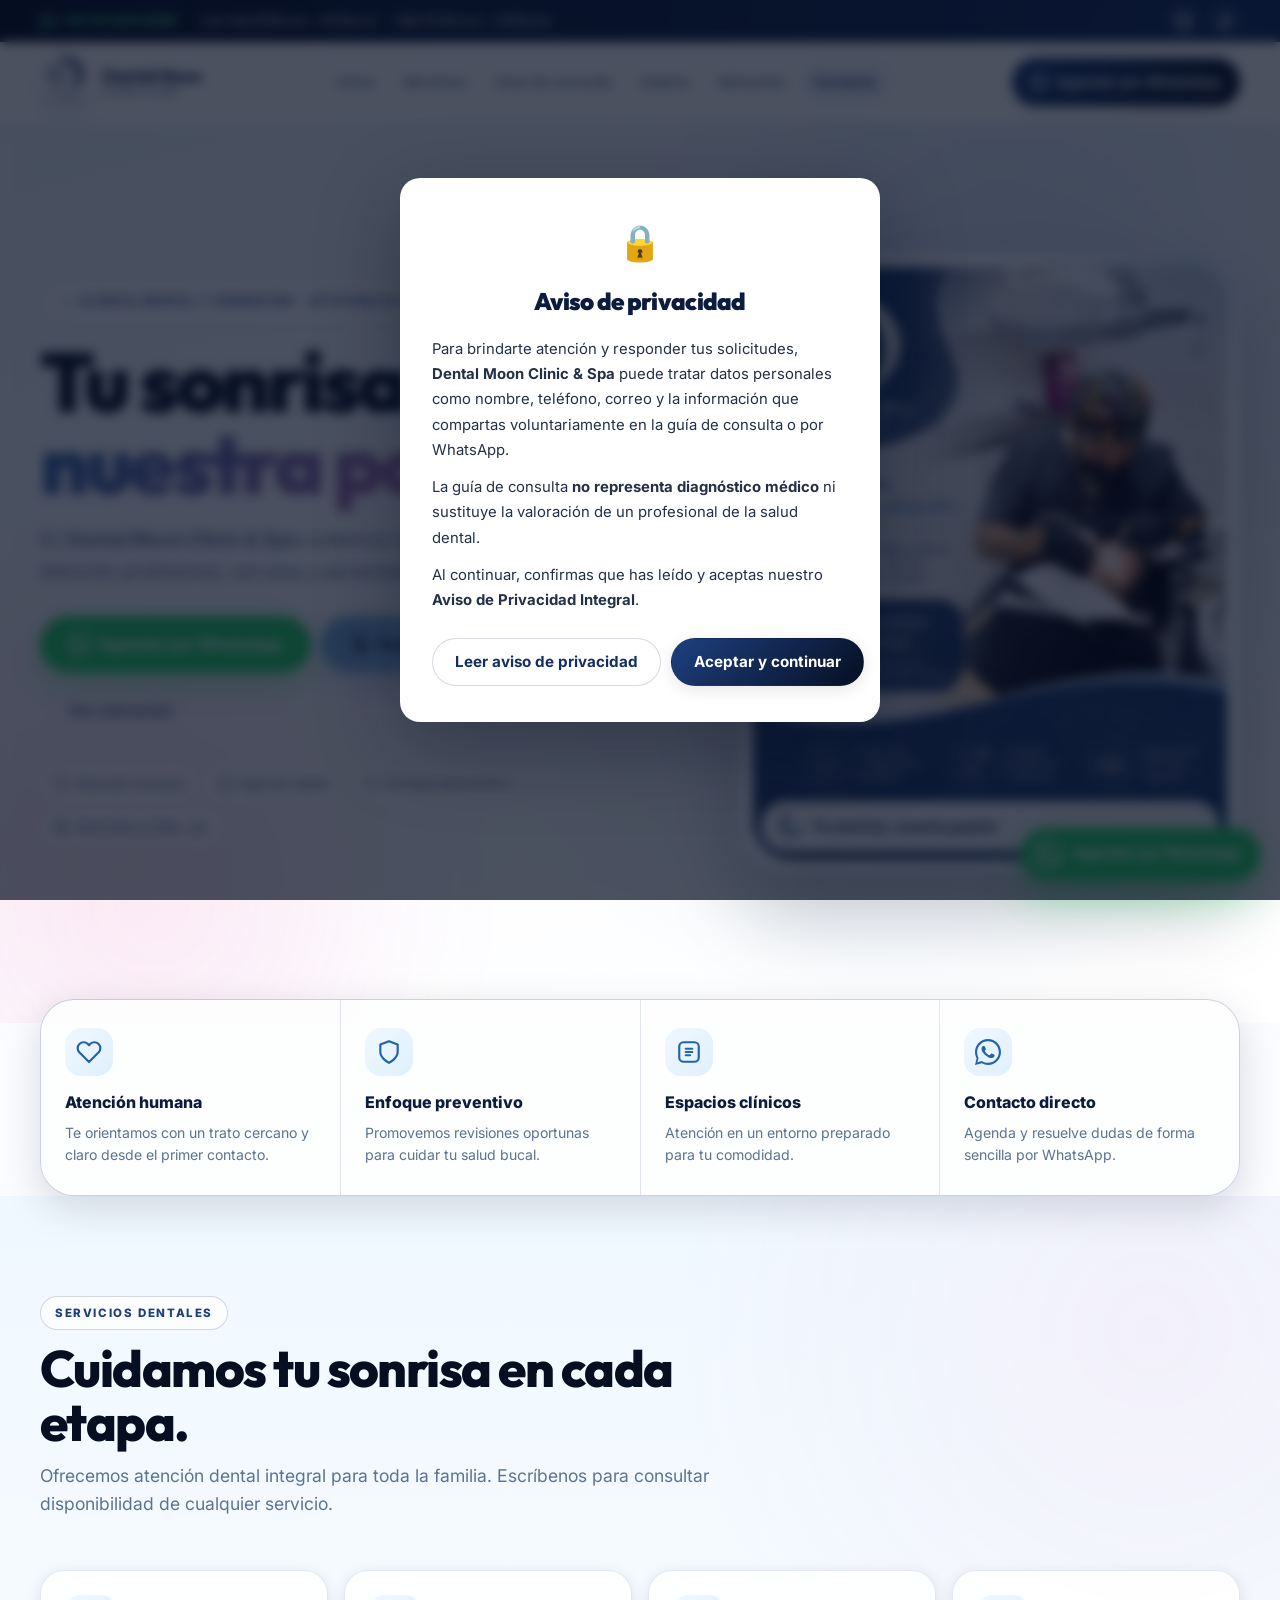
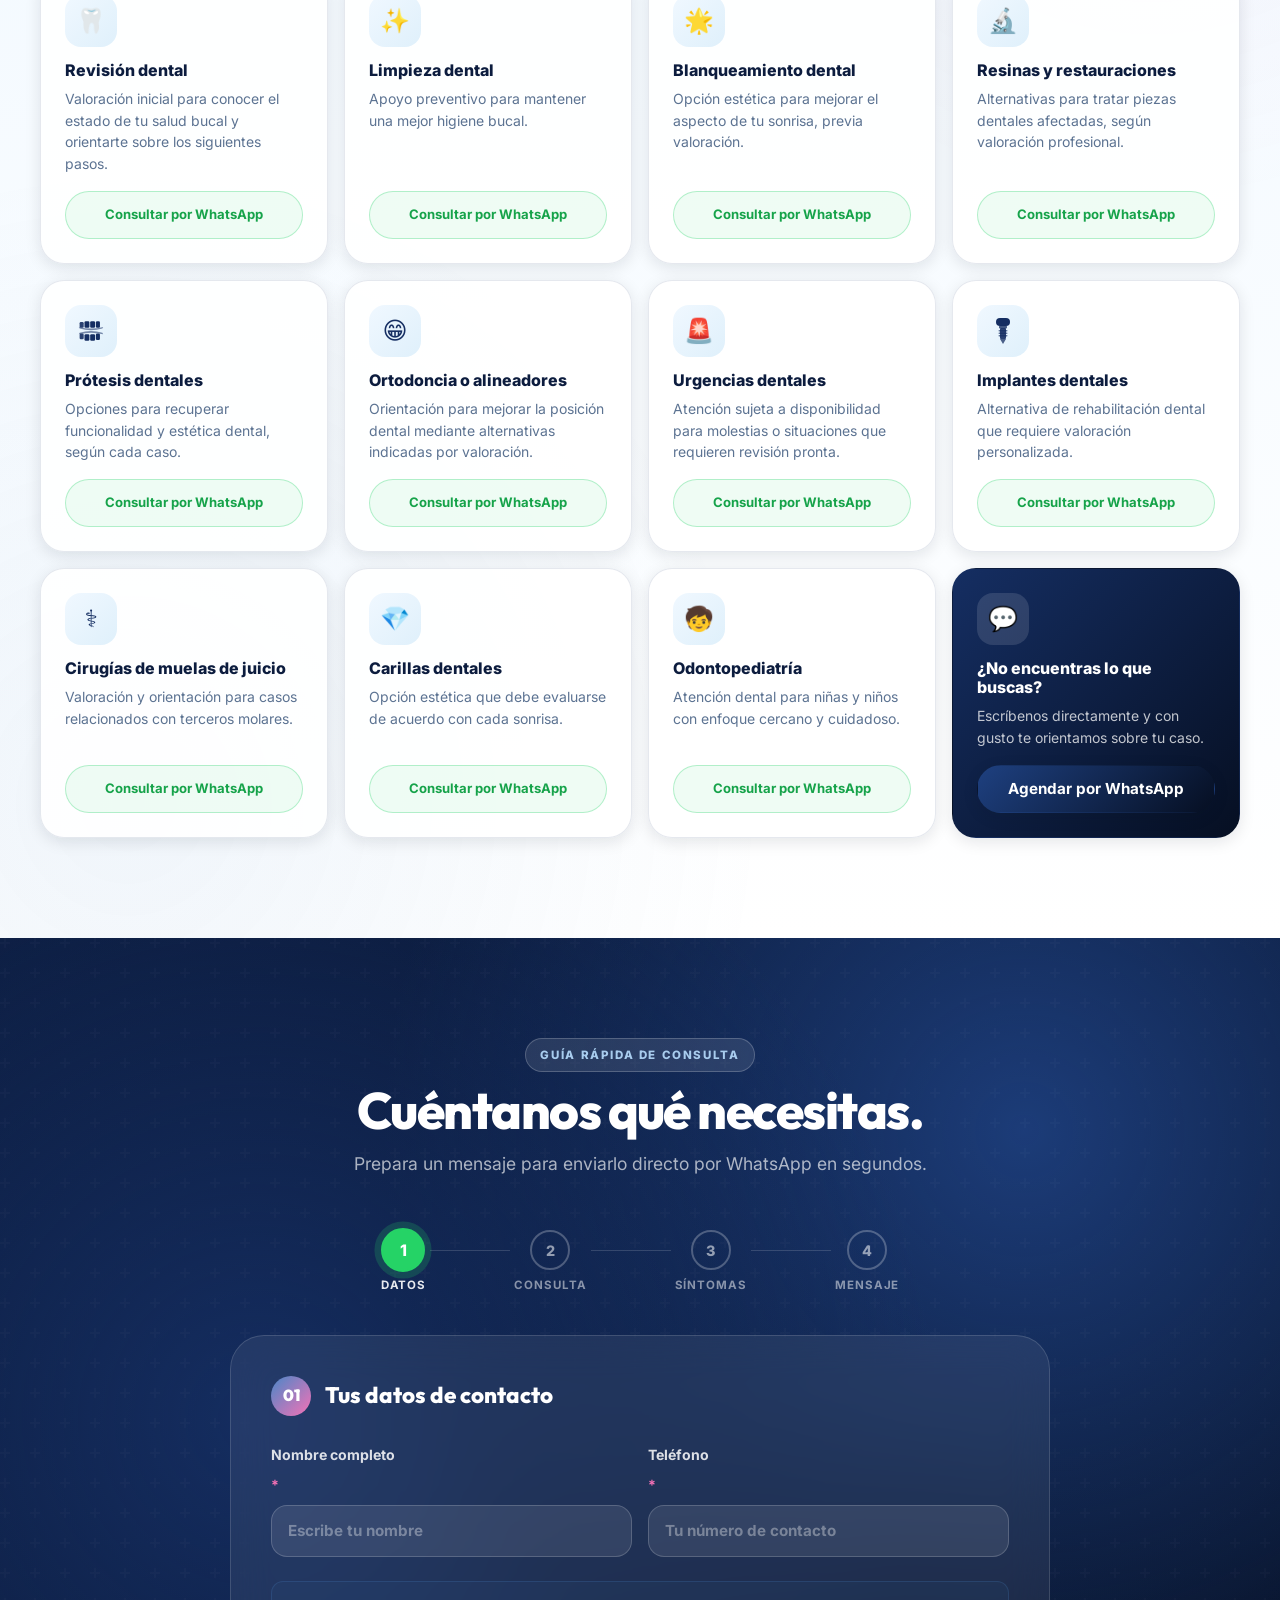
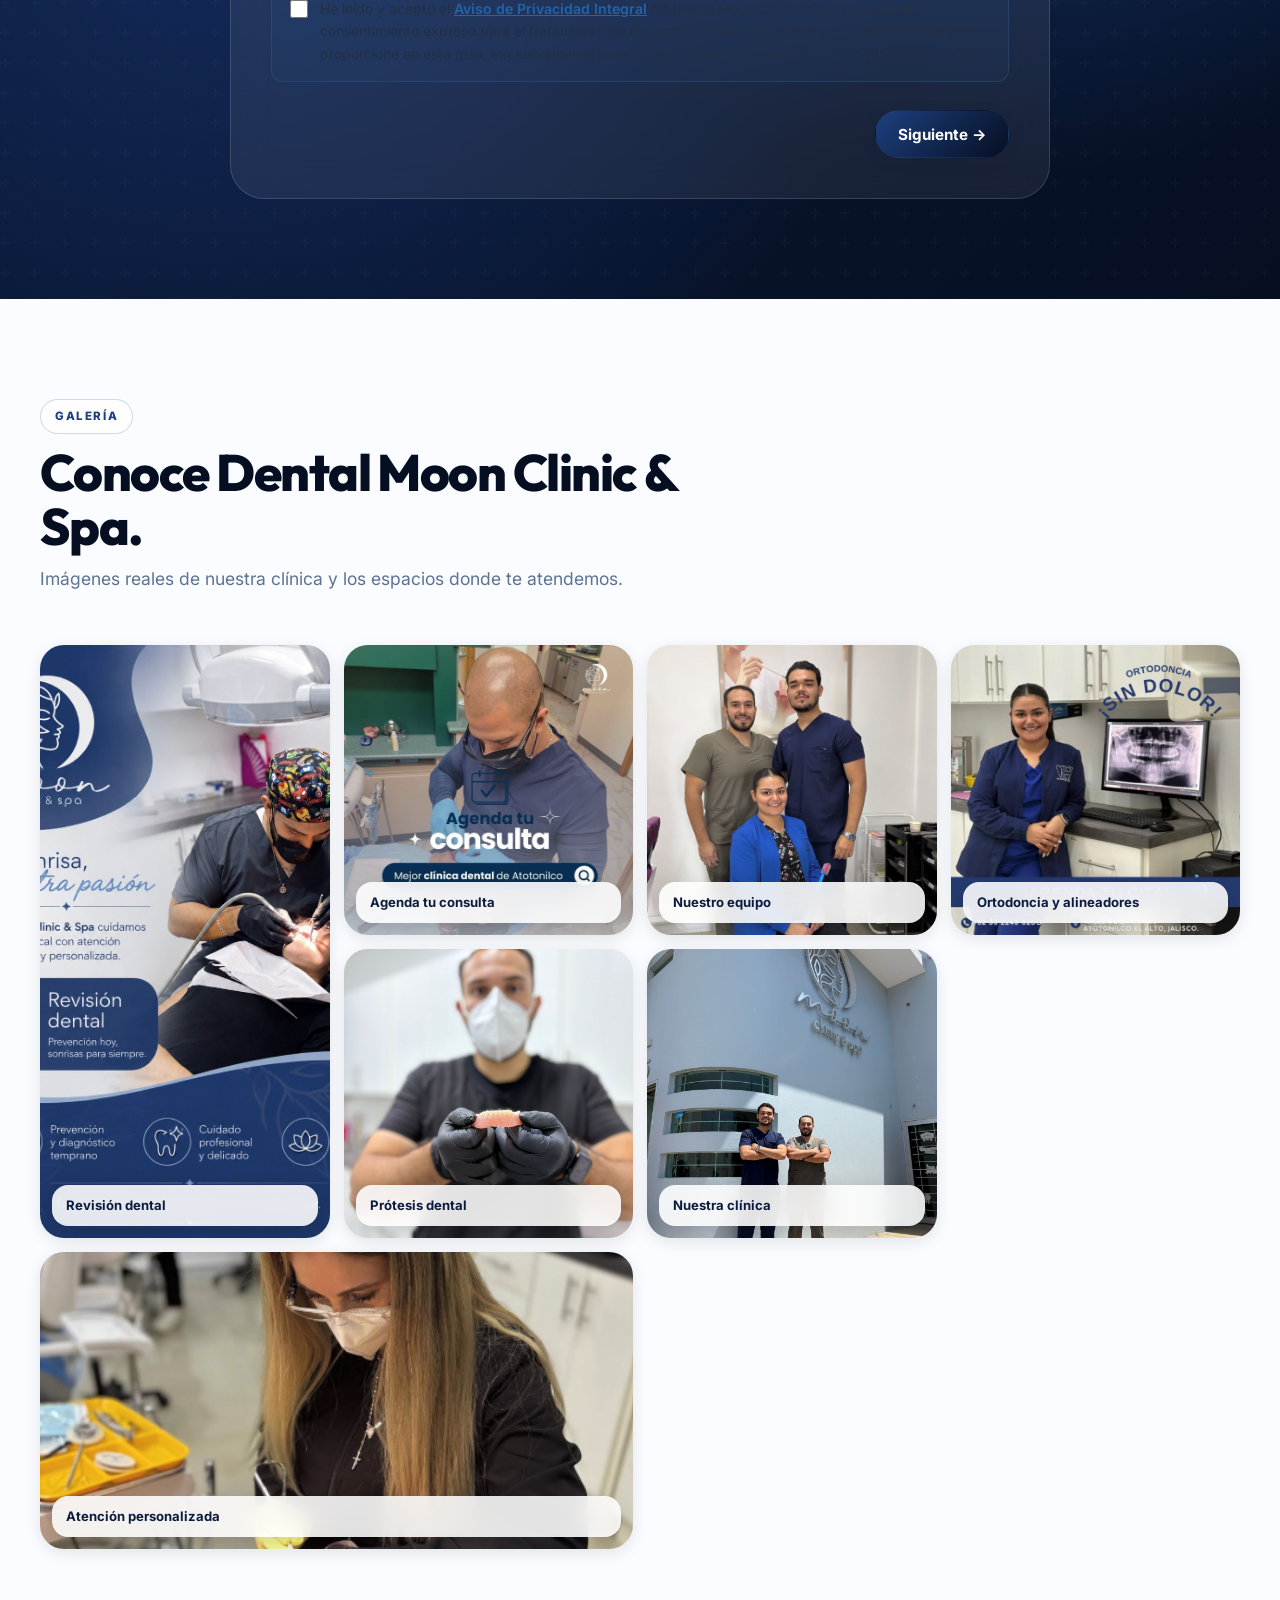
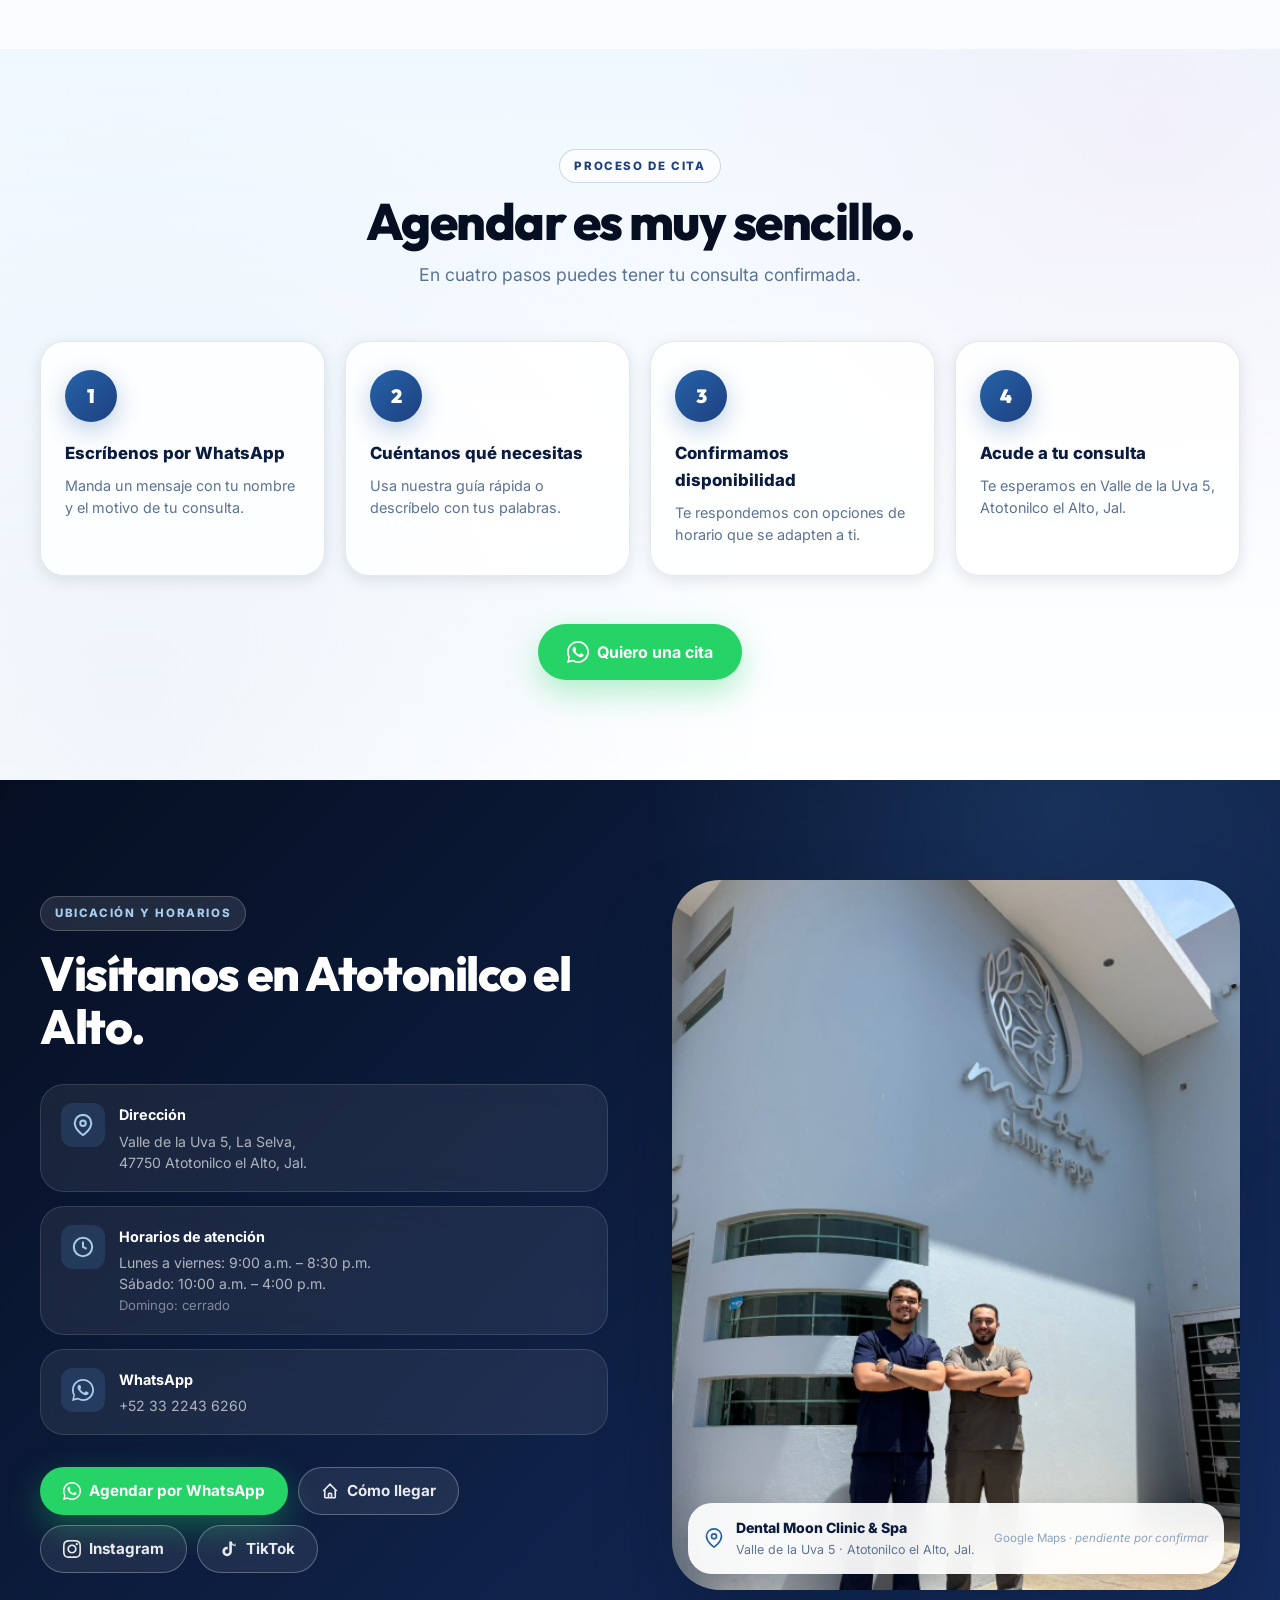
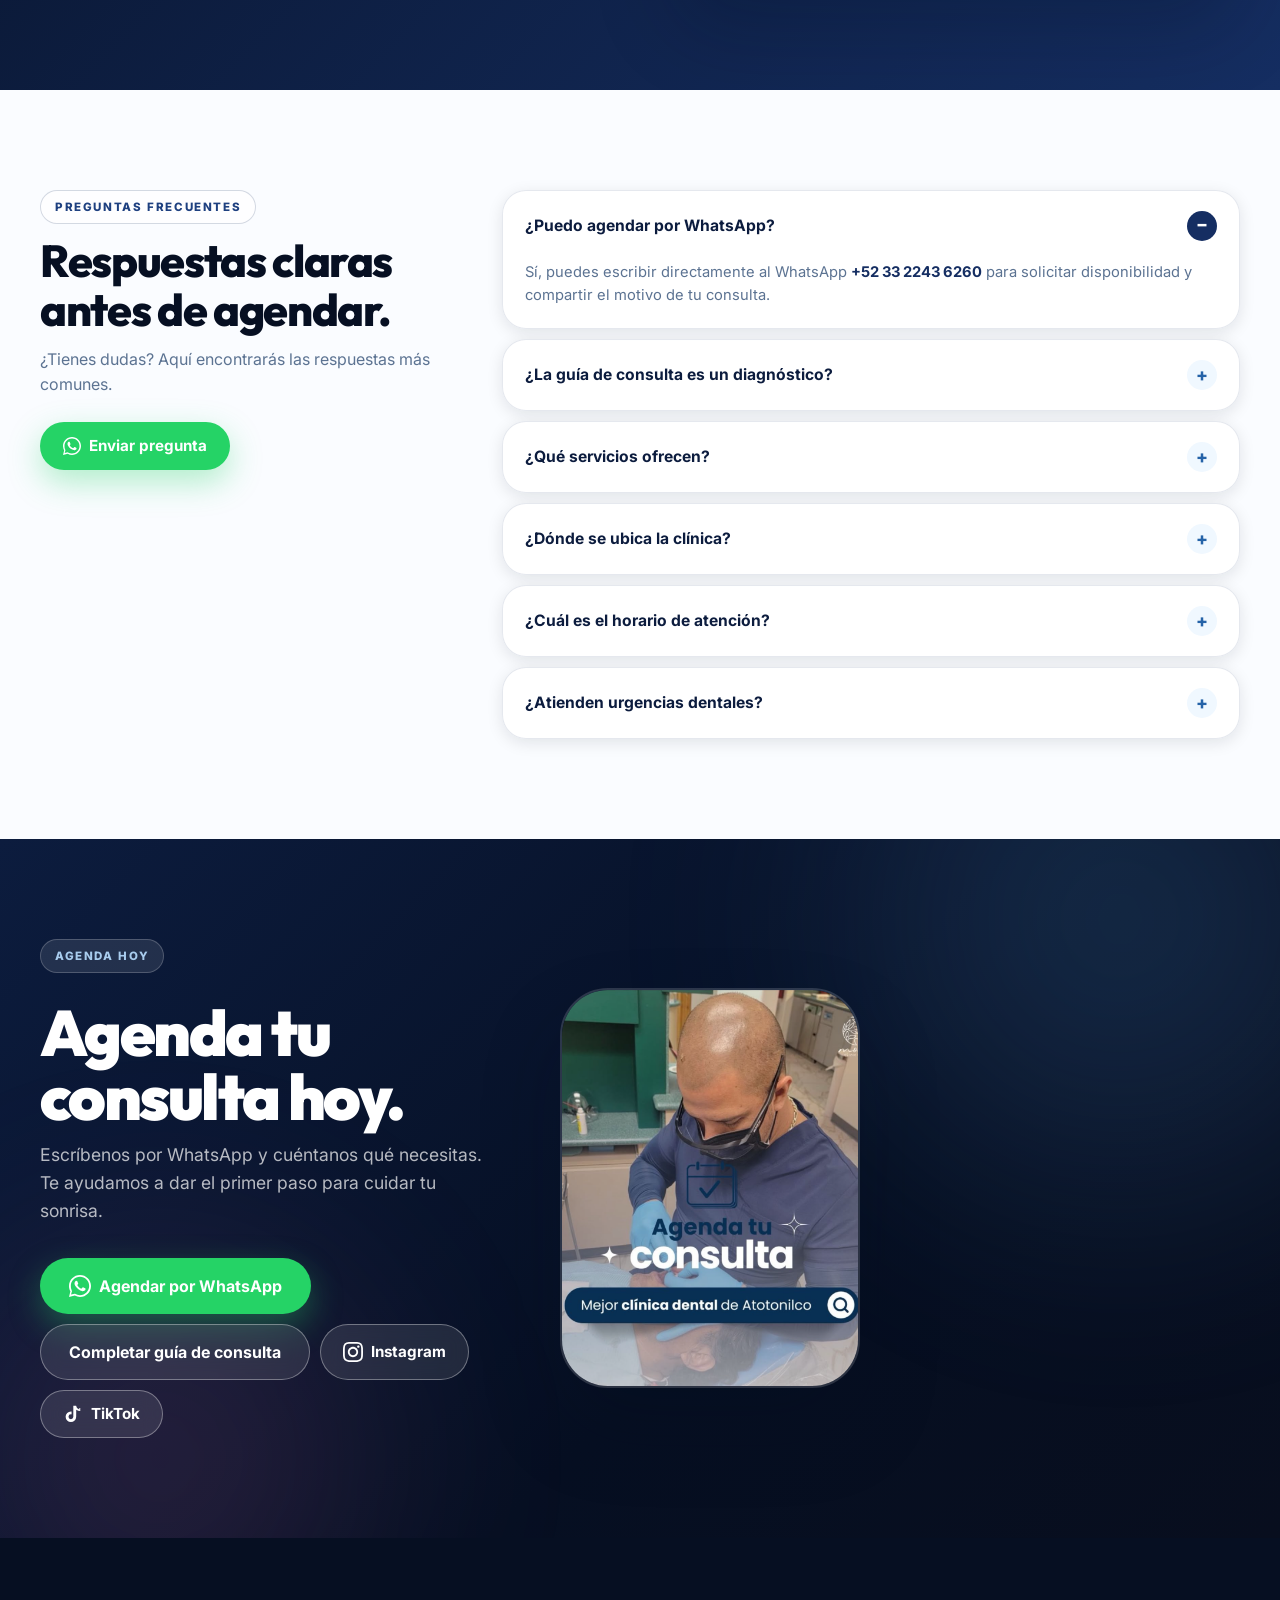
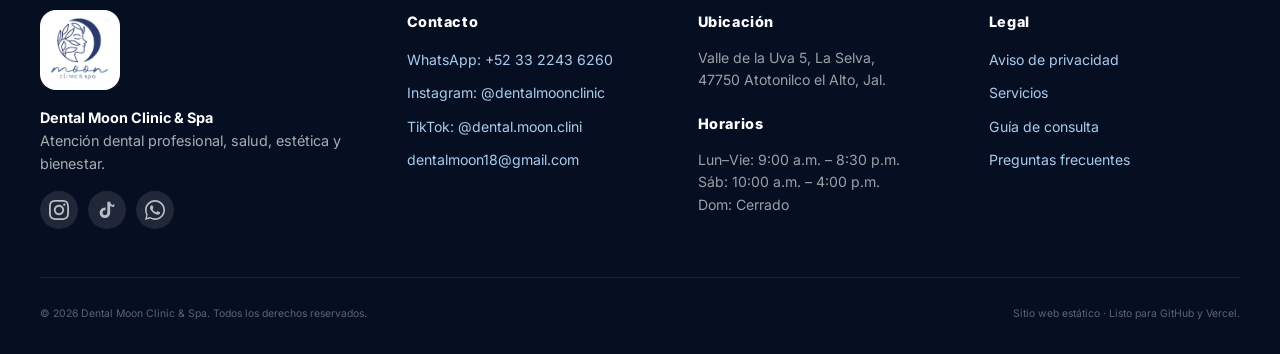
==== commit af0b114d: "Actualizar aviso de privacidad integral y consentimiento" ====
--- a/index.html
+++ b/index.html
@@ -1,17 +1,20 @@
 <!doctype html>
 <html lang="es-MX">
+
 <head>
   <meta charset="utf-8">
   <meta name="viewport" content="width=device-width, initial-scale=1">
   <title>Dental Moon Clinic &amp; Spa | Clínica dental en Atotonilco el Alto</title>
-  <meta name="description" content="Agenda tu consulta en Dental Moon Clinic &amp; Spa. Atención dental profesional, estética y bienestar en Atotonilco el Alto, Jalisco.">
+  <meta name="description"
+    content="Agenda tu consulta en Dental Moon Clinic &amp; Spa. Atención dental profesional, estética y bienestar en Atotonilco el Alto, Jalisco.">
   <meta name="robots" content="index, follow">
   <meta name="theme-color" content="#0f2148">
 
   <!-- Open Graph -->
   <meta property="og:type" content="website">
   <meta property="og:title" content="Dental Moon Clinic &amp; Spa | Clínica dental en Atotonilco el Alto">
-  <meta property="og:description" content="Agenda tu consulta en Dental Moon Clinic &amp; Spa. Atención dental profesional, estética y bienestar en Atotonilco el Alto, Jalisco.">
+  <meta property="og:description"
+    content="Agenda tu consulta en Dental Moon Clinic &amp; Spa. Atención dental profesional, estética y bienestar en Atotonilco el Alto, Jalisco.">
   <meta property="og:image" content="assets/images/og-image.jpg">
   <meta property="og:locale" content="es_MX">
 
@@ -25,30 +28,91 @@
   <!-- Google Fonts -->
   <link rel="preconnect" href="https://fonts.googleapis.com">
   <link rel="preconnect" href="https://fonts.gstatic.com" crossorigin>
-  <link href="https://fonts.googleapis.com/css2?family=Inter:wght@400;500;600;700;800;900&family=Outfit:wght@400;500;600;700;800;900&display=swap" rel="stylesheet">
+  <link
+    href="https://fonts.googleapis.com/css2?family=Inter:wght@400;500;600;700;800;900&family=Outfit:wght@400;500;600;700;800;900&display=swap"
+    rel="stylesheet">
 
   <link rel="stylesheet" href="css/styles.css">
 </head>
+
 <body>
   <a class="skip-link" href="#contenido">Saltar al contenido</a>
+
+  <!-- ═══ MODAL AVISO DE PRIVACIDAD ═══ -->
+  <div id="privacyModal" class="privacy-modal" role="dialog" aria-modal="true" aria-labelledby="privacyModalTitle" style="display:none;">
+    <div class="privacy-modal__backdrop"></div>
+    <div class="privacy-modal__box">
+      <div class="privacy-modal__icon" aria-hidden="true">🔒</div>
+      <h2 id="privacyModalTitle" class="privacy-modal__title">Aviso de privacidad</h2>
+      <p class="privacy-modal__text">
+        Para brindarte atención y responder tus solicitudes, <strong>Dental Moon Clinic &amp; Spa</strong> puede tratar datos personales como nombre, teléfono, correo y la información que compartas voluntariamente en la guía de consulta o por WhatsApp.
+      </p>
+      <p class="privacy-modal__text">
+        La guía de consulta <strong>no representa diagnóstico médico</strong> ni sustituye la valoración de un profesional de la salud dental.
+      </p>
+      <p class="privacy-modal__text">
+        Al continuar, confirmas que has leído y aceptas nuestro <strong>Aviso de Privacidad Integral</strong>.
+      </p>
+      <div class="privacy-modal__actions">
+        <a id="privacyModalRead" class="btn btn--outline" href="aviso-privacidad.html">Leer aviso de privacidad</a>
+        <button id="privacyModalAccept" class="btn btn--primary">Aceptar y continuar</button>
+      </div>
+    </div>
+  </div>
+
+  <style>
+    .privacy-modal{position:fixed;inset:0;z-index:9000;display:flex;align-items:center;justify-content:center;padding:16px;}
+    .privacy-modal__backdrop{position:absolute;inset:0;background:rgba(6,15,34,.72);backdrop-filter:blur(6px);}
+    .privacy-modal__box{position:relative;z-index:1;background:#fff;border-radius:20px;padding:36px 32px;max-width:480px;width:100%;box-shadow:0 24px 80px rgba(6,15,34,.35);animation:modalIn .3s cubic-bezier(.34,1.56,.64,1) both;}
+    @keyframes modalIn{from{opacity:0;transform:scale(.9) translateY(20px)}to{opacity:1;transform:none}}
+    .privacy-modal__icon{font-size:2.2rem;text-align:center;margin-bottom:12px;}
+    .privacy-modal__title{font-family:'Outfit',sans-serif;font-size:1.5rem;font-weight:900;color:var(--navy-900);text-align:center;margin:0 0 16px;letter-spacing:-.03em;}
+    .privacy-modal__text{font-size:.93rem;color:var(--ink-80);line-height:1.7;margin:0 0 12px;}
+    .privacy-modal__text:last-of-type{margin-bottom:0;}
+    .privacy-modal__actions{display:flex;flex-direction:column;gap:10px;margin-top:24px;}
+    .privacy-modal__actions .btn{width:100%;justify-content:center;}
+    @media(min-width:400px){.privacy-modal__actions{flex-direction:row;}.privacy-modal__actions .btn{width:auto;flex:1;}}
+    /* Wizard consent checkbox */
+    .wizard-consent{margin:20px 0 4px;padding:16px 18px;border-radius:12px;background:rgba(74,135,200,.06);border:1px solid rgba(74,135,200,.2);}
+    .wizard-consent__label{display:flex;align-items:flex-start;gap:12px;cursor:pointer;}
+    .wizard-consent__check{width:18px;height:18px;min-width:18px;margin-top:2px;accent-color:var(--blue-600);cursor:pointer;}
+    .wizard-consent__text{font-size:.88rem;color:var(--ink-80);line-height:1.6;}
+    .wizard-consent__link{color:var(--blue-600);font-weight:600;text-decoration:underline;}
+    .wizard-consent__link:hover{color:var(--navy-800);}
+    .wizard-consent__error{font-size:.84rem;color:#b91c1c;margin:8px 0 0;padding:8px 12px;border-radius:8px;background:rgba(239,68,68,.08);border:1px solid rgba(239,68,68,.25);}
+  </style>
 
   <!-- TOP STRIP -->
   <div class="top-strip" role="note" aria-label="Información de contacto y horarios">
     <div class="container top-strip__inner">
       <div class="top-strip__left">
-        <a href="https://wa.me/523322436260" target="_blank" rel="noopener" class="top-strip__wa" aria-label="Contactar por WhatsApp">
-          <svg width="16" height="16" viewBox="0 0 24 24" fill="currentColor" aria-hidden="true"><path d="M17.472 14.382c-.297-.149-1.758-.867-2.03-.967-.273-.099-.471-.148-.67.15-.197.297-.767.966-.94 1.164-.173.199-.347.223-.644.075-.297-.15-1.255-.463-2.39-1.475-.883-.788-1.48-1.761-1.653-2.059-.173-.297-.018-.458.13-.606.134-.133.298-.347.446-.52.149-.174.198-.298.298-.497.099-.198.05-.371-.025-.52-.075-.149-.669-1.612-.916-2.207-.242-.579-.487-.5-.669-.51-.173-.008-.371-.01-.57-.01-.198 0-.52.074-.792.372-.272.297-1.04 1.016-1.04 2.479 0 1.462 1.065 2.875 1.213 3.074.149.198 2.096 3.2 5.077 4.487.709.306 1.262.489 1.694.625.712.227 1.36.195 1.871.118.571-.085 1.758-.719 2.006-1.413.248-.694.248-1.289.173-1.413-.074-.124-.272-.198-.57-.347z"/><path d="M12 0C5.373 0 0 5.373 0 12c0 2.125.555 4.122 1.528 5.852L0 24l6.335-1.652A11.954 11.954 0 0012 24c6.627 0 12-5.373 12-12S18.627 0 12 0zm0 22c-1.96 0-3.799-.517-5.389-1.42l-.387-.229-3.983 1.04 1.064-3.876-.252-.4A9.958 9.958 0 012 12c0-5.514 4.486-10 10-10s10 4.486 10 10-4.486 10-10 10z"/></svg>
+        <a href="https://wa.me/523322436260" target="_blank" rel="noopener" class="top-strip__wa"
+          aria-label="Contactar por WhatsApp">
+          <svg width="16" height="16" viewBox="0 0 24 24" fill="currentColor" aria-hidden="true">
+            <path
+              d="M17.472 14.382c-.297-.149-1.758-.867-2.03-.967-.273-.099-.471-.148-.67.15-.197.297-.767.966-.94 1.164-.173.199-.347.223-.644.075-.297-.15-1.255-.463-2.39-1.475-.883-.788-1.48-1.761-1.653-2.059-.173-.297-.018-.458.13-.606.134-.133.298-.347.446-.52.149-.174.198-.298.298-.497.099-.198.05-.371-.025-.52-.075-.149-.669-1.612-.916-2.207-.242-.579-.487-.5-.669-.51-.173-.008-.371-.01-.57-.01-.198 0-.52.074-.792.372-.272.297-1.04 1.016-1.04 2.479 0 1.462 1.065 2.875 1.213 3.074.149.198 2.096 3.2 5.077 4.487.709.306 1.262.489 1.694.625.712.227 1.36.195 1.871.118.571-.085 1.758-.719 2.006-1.413.248-.694.248-1.289.173-1.413-.074-.124-.272-.198-.57-.347z" />
+            <path
+              d="M12 0C5.373 0 0 5.373 0 12c0 2.125.555 4.122 1.528 5.852L0 24l6.335-1.652A11.954 11.954 0 0012 24c6.627 0 12-5.373 12-12S18.627 0 12 0zm0 22c-1.96 0-3.799-.517-5.389-1.42l-.387-.229-3.983 1.04 1.064-3.876-.252-.4A9.958 9.958 0 012 12c0-5.514 4.486-10 10-10s10 4.486 10 10-4.486 10-10 10z" />
+          </svg>
           +52 33 2243 6260
         </a>
         <span class="top-strip__sep">·</span>
         <span>Lun-Vie 9:00 a.m. – 8:30 p.m. &nbsp;·&nbsp; Sáb 10:00 a.m. – 4:00 p.m.</span>
       </div>
       <div class="top-strip__right">
-        <a href="https://www.instagram.com/dentalmoonclinic?igsh=MWVpZGF1cjhmemU5bw==" target="_blank" rel="noopener" aria-label="Instagram de Dental Moon Clinic">
-          <svg width="15" height="15" viewBox="0 0 24 24" fill="currentColor" aria-hidden="true"><path d="M12 2.163c3.204 0 3.584.012 4.85.07 3.252.148 4.771 1.691 4.919 4.919.058 1.265.069 1.645.069 4.849 0 3.205-.012 3.584-.069 4.849-.149 3.225-1.664 4.771-4.919 4.919-1.266.058-1.644.07-4.85.07-3.204 0-3.584-.012-4.849-.07-3.26-.149-4.771-1.699-4.919-4.92-.058-1.265-.07-1.644-.07-4.849 0-3.204.013-3.583.07-4.849.149-3.227 1.664-4.771 4.919-4.919 1.266-.057 1.645-.069 4.849-.069zm0-2.163c-3.259 0-3.667.014-4.947.072-4.358.2-6.78 2.618-6.98 6.98-.059 1.281-.073 1.689-.073 4.948 0 3.259.014 3.668.072 4.948.2 4.358 2.618 6.78 6.98 6.98 1.281.058 1.689.072 4.948.072 3.259 0 3.668-.014 4.948-.072 4.354-.2 6.782-2.618 6.979-6.98.059-1.28.073-1.689.073-4.948 0-3.259-.014-3.667-.072-4.947-.196-4.354-2.617-6.78-6.979-6.98-1.281-.059-1.69-.073-4.949-.073zm0 5.838c-3.403 0-6.162 2.759-6.162 6.162s2.759 6.163 6.162 6.163 6.162-2.759 6.162-6.163c0-3.403-2.759-6.162-6.162-6.162zm0 10.162c-2.209 0-4-1.79-4-4 0-2.209 1.791-4 4-4s4 1.791 4 4c0 2.21-1.791 4-4 4zm6.406-11.845c-.796 0-1.441.645-1.441 1.44s.645 1.44 1.441 1.44c.795 0 1.439-.645 1.439-1.44s-.644-1.44-1.439-1.44z"/></svg>
+        <a href="https://www.instagram.com/dentalmoonclinic?igsh=MWVpZGF1cjhmemU5bw==" target="_blank" rel="noopener"
+          aria-label="Instagram de Dental Moon Clinic">
+          <svg width="15" height="15" viewBox="0 0 24 24" fill="currentColor" aria-hidden="true">
+            <path
+              d="M12 2.163c3.204 0 3.584.012 4.85.07 3.252.148 4.771 1.691 4.919 4.919.058 1.265.069 1.645.069 4.849 0 3.205-.012 3.584-.069 4.849-.149 3.225-1.664 4.771-4.919 4.919-1.266.058-1.644.07-4.85.07-3.204 0-3.584-.012-4.849-.07-3.26-.149-4.771-1.699-4.919-4.92-.058-1.265-.07-1.644-.07-4.849 0-3.204.013-3.583.07-4.849.149-3.227 1.664-4.771 4.919-4.919 1.266-.057 1.645-.069 4.849-.069zm0-2.163c-3.259 0-3.667.014-4.947.072-4.358.2-6.78 2.618-6.98 6.98-.059 1.281-.073 1.689-.073 4.948 0 3.259.014 3.668.072 4.948.2 4.358 2.618 6.78 6.98 6.98 1.281.058 1.689.072 4.948.072 3.259 0 3.668-.014 4.948-.072 4.354-.2 6.782-2.618 6.979-6.98.059-1.28.073-1.689.073-4.948 0-3.259-.014-3.667-.072-4.947-.196-4.354-2.617-6.78-6.979-6.98-1.281-.059-1.69-.073-4.949-.073zm0 5.838c-3.403 0-6.162 2.759-6.162 6.162s2.759 6.163 6.162 6.163 6.162-2.759 6.162-6.163c0-3.403-2.759-6.162-6.162-6.162zm0 10.162c-2.209 0-4-1.79-4-4 0-2.209 1.791-4 4-4s4 1.791 4 4c0 2.21-1.791 4-4 4zm6.406-11.845c-.796 0-1.441.645-1.441 1.44s.645 1.44 1.441 1.44c.795 0 1.439-.645 1.439-1.44s-.644-1.44-1.439-1.44z" />
+          </svg>
         </a>
-        <a href="https://www.tiktok.com/@dental.moon.clini?_r=1&_t=ZS-97T3ey4E09I" target="_blank" rel="noopener" aria-label="TikTok de Dental Moon Clinic">
-          <svg width="15" height="15" viewBox="0 0 24 24" fill="currentColor" aria-hidden="true"><path d="M19.59 6.69a4.83 4.83 0 01-3.77-4.25V2h-3.45v13.67a2.89 2.89 0 01-2.88 2.5 2.89 2.89 0 01-2.89-2.89 2.89 2.89 0 012.89-2.89c.28 0 .54.04.79.1V9.01a6.33 6.33 0 00-.79-.05 6.34 6.34 0 00-6.34 6.34 6.34 6.34 0 006.34 6.34 6.34 6.34 0 006.33-6.34l.06-8.54a8.27 8.27 0 004.83 1.55v-3.4a4.85 4.85 0 01-1.13-.22z"/></svg>
+        <a href="https://www.tiktok.com/@dental.moon.clini?_r=1&_t=ZS-97T3ey4E09I" target="_blank" rel="noopener"
+          aria-label="TikTok de Dental Moon Clinic">
+          <svg width="15" height="15" viewBox="0 0 24 24" fill="currentColor" aria-hidden="true">
+            <path
+              d="M19.59 6.69a4.83 4.83 0 01-3.77-4.25V2h-3.45v13.67a2.89 2.89 0 01-2.88 2.5 2.89 2.89 0 01-2.89-2.89 2.89 2.89 0 012.89-2.89c.28 0 .54.04.79.1V9.01a6.33 6.33 0 00-.79-.05 6.34 6.34 0 00-6.34 6.34 6.34 6.34 0 006.34 6.34 6.34 6.34 0 006.33-6.34l.06-8.54a8.27 8.27 0 004.83 1.55v-3.4a4.85 4.85 0 01-1.13-.22z" />
+          </svg>
         </a>
       </div>
     </div>
@@ -60,7 +124,8 @@
       <a class="brand" href="#inicio" aria-label="Ir al inicio de Dental Moon Clinic &amp; Spa">
         <picture>
           <source srcset="assets/logo/logo-oficial.webp" type="image/webp">
-          <img src="assets/logo/logo-oficial.jpg" alt="Logo oficial de Dental Moon Clinic &amp; Spa" width="58" height="58">
+          <img src="assets/logo/logo-oficial.jpg" alt="Logo oficial de Dental Moon Clinic &amp; Spa" width="58"
+            height="58">
         </picture>
         <span class="brand__text">
           <strong>Dental Moon</strong>
@@ -68,7 +133,8 @@
         </span>
       </a>
 
-      <button class="nav-toggle" type="button" aria-expanded="false" aria-controls="menu-principal" aria-label="Abrir menú">
+      <button class="nav-toggle" type="button" aria-expanded="false" aria-controls="menu-principal"
+        aria-label="Abrir menú">
         <span></span><span></span><span></span>
       </button>
 
@@ -81,8 +147,14 @@
         <a href="#contacto">Contacto</a>
       </nav>
 
-      <a class="btn btn--primary nav-cta" href="https://wa.me/523322436260" target="_blank" rel="noopener" aria-label="Agendar por WhatsApp">
-        <svg width="18" height="18" viewBox="0 0 24 24" fill="currentColor" aria-hidden="true"><path d="M17.472 14.382c-.297-.149-1.758-.867-2.03-.967-.273-.099-.471-.148-.67.15-.197.297-.767.966-.94 1.164-.173.199-.347.223-.644.075-.297-.15-1.255-.463-2.39-1.475-.883-.788-1.48-1.761-1.653-2.059-.173-.297-.018-.458.13-.606.134-.133.298-.347.446-.52.149-.174.198-.298.298-.497.099-.198.05-.371-.025-.52-.075-.149-.669-1.612-.916-2.207-.242-.579-.487-.5-.669-.51-.173-.008-.371-.01-.57-.01-.198 0-.52.074-.792.372-.272.297-1.04 1.016-1.04 2.479 0 1.462 1.065 2.875 1.213 3.074.149.198 2.096 3.2 5.077 4.487.709.306 1.262.489 1.694.625.712.227 1.36.195 1.871.118.571-.085 1.758-.719 2.006-1.413.248-.694.248-1.289.173-1.413-.074-.124-.272-.198-.57-.347z"/><path d="M12 0C5.373 0 0 5.373 0 12c0 2.125.555 4.122 1.528 5.852L0 24l6.335-1.652A11.954 11.954 0 0012 24c6.627 0 12-5.373 12-12S18.627 0 12 0zm0 22c-1.96 0-3.799-.517-5.389-1.42l-.387-.229-3.983 1.04 1.064-3.876-.252-.4A9.958 9.958 0 012 12c0-5.514 4.486-10 10-10s10 4.486 10 10-4.486 10-10 10z"/></svg>
+      <a class="btn btn--primary nav-cta" href="https://wa.me/523322436260" target="_blank" rel="noopener"
+        aria-label="Agendar por WhatsApp">
+        <svg width="18" height="18" viewBox="0 0 24 24" fill="currentColor" aria-hidden="true">
+          <path
+            d="M17.472 14.382c-.297-.149-1.758-.867-2.03-.967-.273-.099-.471-.148-.67.15-.197.297-.767.966-.94 1.164-.173.199-.347.223-.644.075-.297-.15-1.255-.463-2.39-1.475-.883-.788-1.48-1.761-1.653-2.059-.173-.297-.018-.458.13-.606.134-.133.298-.347.446-.52.149-.174.198-.298.298-.497.099-.198.05-.371-.025-.52-.075-.149-.669-1.612-.916-2.207-.242-.579-.487-.5-.669-.51-.173-.008-.371-.01-.57-.01-.198 0-.52.074-.792.372-.272.297-1.04 1.016-1.04 2.479 0 1.462 1.065 2.875 1.213 3.074.149.198 2.096 3.2 5.077 4.487.709.306 1.262.489 1.694.625.712.227 1.36.195 1.871.118.571-.085 1.758-.719 2.006-1.413.248-.694.248-1.289.173-1.413-.074-.124-.272-.198-.57-.347z" />
+          <path
+            d="M12 0C5.373 0 0 5.373 0 12c0 2.125.555 4.122 1.528 5.852L0 24l6.335-1.652A11.954 11.954 0 0012 24c6.627 0 12-5.373 12-12S18.627 0 12 0zm0 22c-1.96 0-3.799-.517-5.389-1.42l-.387-.229-3.983 1.04 1.064-3.876-.252-.4A9.958 9.958 0 012 12c0-5.514 4.486-10 10-10s10 4.486 10 10-4.486 10-10 10z" />
+        </svg>
         Agendar por WhatsApp
       </a>
     </div>
@@ -104,15 +176,27 @@
             Clínica dental y bienestar · Atotonilco el Alto
           </div>
           <h1 id="hero-title">Tu sonrisa,<br><span class="hero__accent">nuestra pasión.</span></h1>
-          <p class="hero__lead">En <strong>Dental Moon Clinic &amp; Spa</strong> cuidamos tu salud bucal con atención profesional, cercana y personalizada.</p>
+          <p class="hero__lead">En <strong>Dental Moon Clinic &amp; Spa</strong> cuidamos tu salud bucal con atención
+            profesional, cercana y personalizada.</p>
 
           <div class="hero__actions">
-            <a class="btn btn--wa btn--large" href="https://wa.me/523322436260?text=Hola%20Dental%20Moon%20Clinic%20%26%20Spa%2C%20quiero%20agendar%20una%20consulta." target="_blank" rel="noopener" aria-label="Agendar por WhatsApp">
-              <svg width="22" height="22" viewBox="0 0 24 24" fill="currentColor" aria-hidden="true"><path d="M17.472 14.382c-.297-.149-1.758-.867-2.03-.967-.273-.099-.471-.148-.67.15-.197.297-.767.966-.94 1.164-.173.199-.347.223-.644.075-.297-.15-1.255-.463-2.39-1.475-.883-.788-1.48-1.761-1.653-2.059-.173-.297-.018-.458.13-.606.134-.133.298-.347.446-.52.149-.174.198-.298.298-.497.099-.198.05-.371-.025-.52-.075-.149-.669-1.612-.916-2.207-.242-.579-.487-.5-.669-.51-.173-.008-.371-.01-.57-.01-.198 0-.52.074-.792.372-.272.297-1.04 1.016-1.04 2.479 0 1.462 1.065 2.875 1.213 3.074.149.198 2.096 3.2 5.077 4.487.709.306 1.262.489 1.694.625.712.227 1.36.195 1.871.118.571-.085 1.758-.719 2.006-1.413.248-.694.248-1.289.173-1.413-.074-.124-.272-.198-.57-.347z"/><path d="M12 0C5.373 0 0 5.373 0 12c0 2.125.555 4.122 1.528 5.852L0 24l6.335-1.652A11.954 11.954 0 0012 24c6.627 0 12-5.373 12-12S18.627 0 12 0zm0 22c-1.96 0-3.799-.517-5.389-1.42l-.387-.229-3.983 1.04 1.064-3.876-.252-.4A9.958 9.958 0 012 12c0-5.514 4.486-10 10-10s10 4.486 10 10-4.486 10-10 10z"/></svg>
+            <a class="btn btn--wa btn--large"
+              href="https://wa.me/523322436260?text=Hola%20Dental%20Moon%20Clinic%20%26%20Spa%2C%20quiero%20agendar%20una%20consulta."
+              target="_blank" rel="noopener" aria-label="Agendar por WhatsApp">
+              <svg width="22" height="22" viewBox="0 0 24 24" fill="currentColor" aria-hidden="true">
+                <path
+                  d="M17.472 14.382c-.297-.149-1.758-.867-2.03-.967-.273-.099-.471-.148-.67.15-.197.297-.767.966-.94 1.164-.173.199-.347.223-.644.075-.297-.15-1.255-.463-2.39-1.475-.883-.788-1.48-1.761-1.653-2.059-.173-.297-.018-.458.13-.606.134-.133.298-.347.446-.52.149-.174.198-.298.298-.497.099-.198.05-.371-.025-.52-.075-.149-.669-1.612-.916-2.207-.242-.579-.487-.5-.669-.51-.173-.008-.371-.01-.57-.01-.198 0-.52.074-.792.372-.272.297-1.04 1.016-1.04 2.479 0 1.462 1.065 2.875 1.213 3.074.149.198 2.096 3.2 5.077 4.487.709.306 1.262.489 1.694.625.712.227 1.36.195 1.871.118.571-.085 1.758-.719 2.006-1.413.248-.694.248-1.289.173-1.413-.074-.124-.272-.198-.57-.347z" />
+                <path
+                  d="M12 0C5.373 0 0 5.373 0 12c0 2.125.555 4.122 1.528 5.852L0 24l6.335-1.652A11.954 11.954 0 0012 24c6.627 0 12-5.373 12-12S18.627 0 12 0zm0 22c-1.96 0-3.799-.517-5.389-1.42l-.387-.229-3.983 1.04 1.064-3.876-.252-.4A9.958 9.958 0 012 12c0-5.514 4.486-10 10-10s10 4.486 10 10-4.486 10-10 10z" />
+              </svg>
               Agendar por WhatsApp
             </a>
             <a class="btn btn--secondary btn--large" href="#guia-consulta">
-              <svg width="20" height="20" viewBox="0 0 24 24" fill="none" stroke="currentColor" stroke-width="2.2" stroke-linecap="round" stroke-linejoin="round" aria-hidden="true"><path d="M9 12h6m-6 4h6m2 5H7a2 2 0 01-2-2V5a2 2 0 012-2h5.586a1 1 0 01.707.293l5.414 5.414a1 1 0 01.293.707V19a2 2 0 01-2 2z"/></svg>
+              <svg width="20" height="20" viewBox="0 0 24 24" fill="none" stroke="currentColor" stroke-width="2.2"
+                stroke-linecap="round" stroke-linejoin="round" aria-hidden="true">
+                <path
+                  d="M9 12h6m-6 4h6m2 5H7a2 2 0 01-2-2V5a2 2 0 012-2h5.586a1 1 0 01.707.293l5.414 5.414a1 1 0 01.293.707V19a2 2 0 01-2 2z" />
+              </svg>
               Guía rápida de consulta
             </a>
             <a class="btn btn--ghost btn--large" href="#ubicacion">Ver ubicación</a>
@@ -121,19 +205,35 @@
           <!-- Trust pills -->
           <div class="hero__trust">
             <span class="trust-pill">
-              <svg width="16" height="16" viewBox="0 0 24 24" fill="none" stroke="currentColor" stroke-width="2.2" aria-hidden="true"><path d="M20.84 4.61a5.5 5.5 0 00-7.78 0L12 5.67l-1.06-1.06a5.5 5.5 0 00-7.78 7.78l1.06 1.06L12 21.23l7.78-7.78 1.06-1.06a5.5 5.5 0 000-7.78z"></path></svg>
+              <svg width="16" height="16" viewBox="0 0 24 24" fill="none" stroke="currentColor" stroke-width="2.2"
+                aria-hidden="true">
+                <path
+                  d="M20.84 4.61a5.5 5.5 0 00-7.78 0L12 5.67l-1.06-1.06a5.5 5.5 0 00-7.78 7.78l1.06 1.06L12 21.23l7.78-7.78 1.06-1.06a5.5 5.5 0 000-7.78z">
+                </path>
+              </svg>
               Atención humana
             </span>
             <span class="trust-pill">
-              <svg width="16" height="16" viewBox="0 0 24 24" fill="none" stroke="currentColor" stroke-width="2.2" aria-hidden="true"><circle cx="12" cy="12" r="10"/><path d="M12 8v4l3 3"/></svg>
+              <svg width="16" height="16" viewBox="0 0 24 24" fill="none" stroke="currentColor" stroke-width="2.2"
+                aria-hidden="true">
+                <circle cx="12" cy="12" r="10" />
+                <path d="M12 8v4l3 3" />
+              </svg>
               Agenda rápida
             </span>
             <span class="trust-pill">
-              <svg width="16" height="16" viewBox="0 0 24 24" fill="none" stroke="currentColor" stroke-width="2.2" aria-hidden="true"><path d="M12 22s8-4 8-10V5l-8-3-8 3v7c0 6 8 10 8 10z"/></svg>
+              <svg width="16" height="16" viewBox="0 0 24 24" fill="none" stroke="currentColor" stroke-width="2.2"
+                aria-hidden="true">
+                <path d="M12 22s8-4 8-10V5l-8-3-8 3v7c0 6 8 10 8 10z" />
+              </svg>
               Enfoque preventivo
             </span>
             <span class="trust-pill">
-              <svg width="16" height="16" viewBox="0 0 24 24" fill="none" stroke="currentColor" stroke-width="2.2" aria-hidden="true"><path d="M21 10c0 7-9 13-9 13s-9-6-9-13a9 9 0 0118 0z"/><circle cx="12" cy="10" r="3"/></svg>
+              <svg width="16" height="16" viewBox="0 0 24 24" fill="none" stroke="currentColor" stroke-width="2.2"
+                aria-hidden="true">
+                <path d="M21 10c0 7-9 13-9 13s-9-6-9-13a9 9 0 0118 0z" />
+                <circle cx="12" cy="10" r="3" />
+              </svg>
               Atotonilco el Alto, Jal.
             </span>
           </div>
@@ -142,7 +242,9 @@
         <div class="hero__visual reveal reveal--delay" aria-label="Imagen principal de Dental Moon Clinic &amp; Spa">
           <div class="hero-card">
             <div class="hero-card__glow" aria-hidden="true"></div>
-            <img src="assets/images/nuevas-autorizadas/01-hero-revision-dental.png" alt="Revisión dental en Dental Moon Clinic &amp; Spa — Tu sonrisa, nuestra pasión" width="800" height="1000" loading="eager">
+            <img src="assets/images/nuevas-autorizadas/01-hero-revision-dental.png"
+              alt="Revisión dental en Dental Moon Clinic &amp; Spa — Tu sonrisa, nuestra pasión" width="800"
+              height="1000" loading="eager">
             <div class="hero-card__badge">
               <img src="assets/icons/moon-line.svg" alt="" aria-hidden="true" width="28" height="28">
               <span>Tu sonrisa, nuestra pasión</span>
@@ -157,28 +259,45 @@
       <div class="container trust-bar__grid">
         <article class="trust-card reveal">
           <div class="trust-card__icon">
-            <svg width="26" height="26" viewBox="0 0 24 24" fill="none" stroke="currentColor" stroke-width="2" stroke-linecap="round" stroke-linejoin="round" aria-hidden="true"><path d="M20.84 4.61a5.5 5.5 0 00-7.78 0L12 5.67l-1.06-1.06a5.5 5.5 0 00-7.78 7.78l1.06 1.06L12 21.23l7.78-7.78 1.06-1.06a5.5 5.5 0 000-7.78z"></path></svg>
+            <svg width="26" height="26" viewBox="0 0 24 24" fill="none" stroke="currentColor" stroke-width="2"
+              stroke-linecap="round" stroke-linejoin="round" aria-hidden="true">
+              <path
+                d="M20.84 4.61a5.5 5.5 0 00-7.78 0L12 5.67l-1.06-1.06a5.5 5.5 0 00-7.78 7.78l1.06 1.06L12 21.23l7.78-7.78 1.06-1.06a5.5 5.5 0 000-7.78z">
+              </path>
+            </svg>
           </div>
           <strong>Atención humana</strong>
           <p>Te orientamos con un trato cercano y claro desde el primer contacto.</p>
         </article>
         <article class="trust-card reveal">
           <div class="trust-card__icon">
-            <svg width="26" height="26" viewBox="0 0 24 24" fill="none" stroke="currentColor" stroke-width="2" stroke-linecap="round" stroke-linejoin="round" aria-hidden="true"><path d="M12 22s8-4 8-10V5l-8-3-8 3v7c0 6 8 10 8 10z"/></svg>
+            <svg width="26" height="26" viewBox="0 0 24 24" fill="none" stroke="currentColor" stroke-width="2"
+              stroke-linecap="round" stroke-linejoin="round" aria-hidden="true">
+              <path d="M12 22s8-4 8-10V5l-8-3-8 3v7c0 6 8 10 8 10z" />
+            </svg>
           </div>
           <strong>Enfoque preventivo</strong>
           <p>Promovemos revisiones oportunas para cuidar tu salud bucal.</p>
         </article>
         <article class="trust-card reveal">
           <div class="trust-card__icon">
-            <svg width="26" height="26" viewBox="0 0 24 24" fill="none" stroke="currentColor" stroke-width="2" stroke-linecap="round" stroke-linejoin="round" aria-hidden="true"><rect x="3" y="3" width="18" height="18" rx="4"/><path d="M9 9h6M9 12h6M9 15h4"/></svg>
+            <svg width="26" height="26" viewBox="0 0 24 24" fill="none" stroke="currentColor" stroke-width="2"
+              stroke-linecap="round" stroke-linejoin="round" aria-hidden="true">
+              <rect x="3" y="3" width="18" height="18" rx="4" />
+              <path d="M9 9h6M9 12h6M9 15h4" />
+            </svg>
           </div>
           <strong>Espacios clínicos</strong>
           <p>Atención en un entorno preparado para tu comodidad.</p>
         </article>
         <article class="trust-card reveal">
           <div class="trust-card__icon">
-            <svg width="26" height="26" viewBox="0 0 24 24" fill="currentColor" aria-hidden="true"><path d="M17.472 14.382c-.297-.149-1.758-.867-2.03-.967-.273-.099-.471-.148-.67.15-.197.297-.767.966-.94 1.164-.173.199-.347.223-.644.075-.297-.15-1.255-.463-2.39-1.475-.883-.788-1.48-1.761-1.653-2.059-.173-.297-.018-.458.13-.606.134-.133.298-.347.446-.52.149-.174.198-.298.298-.497.099-.198.05-.371-.025-.52-.075-.149-.669-1.612-.916-2.207-.242-.579-.487-.5-.669-.51-.173-.008-.371-.01-.57-.01-.198 0-.52.074-.792.372-.272.297-1.04 1.016-1.04 2.479 0 1.462 1.065 2.875 1.213 3.074.149.198 2.096 3.2 5.077 4.487.709.306 1.262.489 1.694.625.712.227 1.36.195 1.871.118.571-.085 1.758-.719 2.006-1.413.248-.694.248-1.289.173-1.413-.074-.124-.272-.198-.57-.347z"/><path d="M12 0C5.373 0 0 5.373 0 12c0 2.125.555 4.122 1.528 5.852L0 24l6.335-1.652A11.954 11.954 0 0012 24c6.627 0 12-5.373 12-12S18.627 0 12 0zm0 22c-1.96 0-3.799-.517-5.389-1.42l-.387-.229-3.983 1.04 1.064-3.876-.252-.4A9.958 9.958 0 012 12c0-5.514 4.486-10 10-10s10 4.486 10 10-4.486 10-10 10z"/></svg>
+            <svg width="26" height="26" viewBox="0 0 24 24" fill="currentColor" aria-hidden="true">
+              <path
+                d="M17.472 14.382c-.297-.149-1.758-.867-2.03-.967-.273-.099-.471-.148-.67.15-.197.297-.767.966-.94 1.164-.173.199-.347.223-.644.075-.297-.15-1.255-.463-2.39-1.475-.883-.788-1.48-1.761-1.653-2.059-.173-.297-.018-.458.13-.606.134-.133.298-.347.446-.52.149-.174.198-.298.298-.497.099-.198.05-.371-.025-.52-.075-.149-.669-1.612-.916-2.207-.242-.579-.487-.5-.669-.51-.173-.008-.371-.01-.57-.01-.198 0-.52.074-.792.372-.272.297-1.04 1.016-1.04 2.479 0 1.462 1.065 2.875 1.213 3.074.149.198 2.096 3.2 5.077 4.487.709.306 1.262.489 1.694.625.712.227 1.36.195 1.871.118.571-.085 1.758-.719 2.006-1.413.248-.694.248-1.289.173-1.413-.074-.124-.272-.198-.57-.347z" />
+              <path
+                d="M12 0C5.373 0 0 5.373 0 12c0 2.125.555 4.122 1.528 5.852L0 24l6.335-1.652A11.954 11.954 0 0012 24c6.627 0 12-5.373 12-12S18.627 0 12 0zm0 22c-1.96 0-3.799-.517-5.389-1.42l-.387-.229-3.983 1.04 1.064-3.876-.252-.4A9.958 9.958 0 012 12c0-5.514 4.486-10 10-10s10 4.486 10 10-4.486 10-10 10z" />
+            </svg>
           </div>
           <strong>Contacto directo</strong>
           <p>Agenda y resuelve dudas de forma sencilla por WhatsApp.</p>
@@ -192,7 +311,8 @@
         <div class="section-head reveal">
           <span class="section-kicker">Servicios dentales</span>
           <h2 id="servicios-title">Cuidamos tu sonrisa en cada etapa.</h2>
-          <p>Ofrecemos atención dental integral para toda la familia. Escríbenos para consultar disponibilidad de cualquier servicio.</p>
+          <p>Ofrecemos atención dental integral para toda la familia. Escríbenos para consultar disponibilidad de
+            cualquier servicio.</p>
         </div>
 
         <div class="services-grid">
@@ -201,109 +321,133 @@
             <div class="service-card__icon">🦷</div>
             <h3>Revisión dental</h3>
             <p>Valoración inicial para conocer el estado de tu salud bucal y orientarte sobre los siguientes pasos.</p>
-            <a class="btn btn--service-wa" href="https://wa.me/523322436260?text=Hola%20Dental%20Moon%20Clinic%20%26%20Spa%2C%20quiero%20consultar%20sobre%20Revisi%C3%B3n%20dental." target="_blank" rel="noopener">Consultar por WhatsApp</a>
+            <a class="btn btn--service-wa"
+              href="https://wa.me/523322436260?text=Hola%20Dental%20Moon%20Clinic%20%26%20Spa%2C%20quiero%20consultar%20sobre%20Revisi%C3%B3n%20dental."
+              target="_blank" rel="noopener">Consultar por WhatsApp</a>
           </article>
 
           <article class="service-card reveal">
             <div class="service-card__icon">✨</div>
             <h3>Limpieza dental</h3>
             <p>Apoyo preventivo para mantener una mejor higiene bucal.</p>
-            <a class="btn btn--service-wa" href="https://wa.me/523322436260?text=Hola%20Dental%20Moon%20Clinic%20%26%20Spa%2C%20quiero%20consultar%20sobre%20Limpieza%20dental." target="_blank" rel="noopener">Consultar por WhatsApp</a>
+            <a class="btn btn--service-wa"
+              href="https://wa.me/523322436260?text=Hola%20Dental%20Moon%20Clinic%20%26%20Spa%2C%20quiero%20consultar%20sobre%20Limpieza%20dental."
+              target="_blank" rel="noopener">Consultar por WhatsApp</a>
           </article>
 
           <article class="service-card reveal">
             <div class="service-card__icon">🌟</div>
             <h3>Blanqueamiento dental</h3>
             <p>Opción estética para mejorar el aspecto de tu sonrisa, previa valoración.</p>
-            <a class="btn btn--service-wa" href="https://wa.me/523322436260?text=Hola%20Dental%20Moon%20Clinic%20%26%20Spa%2C%20quiero%20consultar%20sobre%20Blanqueamiento%20dental." target="_blank" rel="noopener">Consultar por WhatsApp</a>
+            <a class="btn btn--service-wa"
+              href="https://wa.me/523322436260?text=Hola%20Dental%20Moon%20Clinic%20%26%20Spa%2C%20quiero%20consultar%20sobre%20Blanqueamiento%20dental."
+              target="_blank" rel="noopener">Consultar por WhatsApp</a>
           </article>
 
           <article class="service-card reveal">
             <div class="service-card__icon">🔬</div>
             <h3>Resinas y restauraciones</h3>
             <p>Alternativas para tratar piezas dentales afectadas, según valoración profesional.</p>
-            <a class="btn btn--service-wa" href="https://wa.me/523322436260?text=Hola%20Dental%20Moon%20Clinic%20%26%20Spa%2C%20quiero%20consultar%20sobre%20Resinas%20y%20restauraciones." target="_blank" rel="noopener">Consultar por WhatsApp</a>
+            <a class="btn btn--service-wa"
+              href="https://wa.me/523322436260?text=Hola%20Dental%20Moon%20Clinic%20%26%20Spa%2C%20quiero%20consultar%20sobre%20Resinas%20y%20restauraciones."
+              target="_blank" rel="noopener">Consultar por WhatsApp</a>
           </article>
 
           <article class="service-card reveal">
             <div class="service-card__icon">
-              <svg width="26" height="26" viewBox="0 0 64 64" fill="none" xmlns="http://www.w3.org/2000/svg" aria-hidden="true">
+              <svg width="26" height="26" viewBox="0 0 64 64" fill="none" xmlns="http://www.w3.org/2000/svg"
+                aria-hidden="true">
                 <!-- Fila superior de dientes -->
-                <rect x="4"  y="10" width="10" height="14" rx="3" fill="currentColor" opacity="0.9"/>
-                <rect x="16" y="8"  width="12" height="16" rx="3" fill="currentColor"/>
-                <rect x="30" y="8"  width="12" height="16" rx="3" fill="currentColor"/>
-                <rect x="44" y="8"  width="10" height="16" rx="3" fill="currentColor"/>
+                <rect x="4" y="10" width="10" height="14" rx="3" fill="currentColor" opacity="0.9" />
+                <rect x="16" y="8" width="12" height="16" rx="3" fill="currentColor" />
+                <rect x="30" y="8" width="12" height="16" rx="3" fill="currentColor" />
+                <rect x="44" y="8" width="10" height="16" rx="3" fill="currentColor" />
                 <!-- Base de la dentadura superior -->
-                <path d="M2 22 Q32 30 62 22 L60 26 Q32 34 4 26 Z" fill="currentColor" opacity="0.55"/>
+                <path d="M2 22 Q32 30 62 22 L60 26 Q32 34 4 26 Z" fill="currentColor" opacity="0.55" />
                 <!-- Fila inferior de dientes -->
-                <rect x="4"  y="38" width="10" height="14" rx="3" fill="currentColor" opacity="0.9"/>
-                <rect x="16" y="40" width="12" height="16" rx="3" fill="currentColor"/>
-                <rect x="30" y="40" width="12" height="16" rx="3" fill="currentColor"/>
-                <rect x="44" y="38" width="10" height="16" rx="3" fill="currentColor"/>
+                <rect x="4" y="38" width="10" height="14" rx="3" fill="currentColor" opacity="0.9" />
+                <rect x="16" y="40" width="12" height="16" rx="3" fill="currentColor" />
+                <rect x="30" y="40" width="12" height="16" rx="3" fill="currentColor" />
+                <rect x="44" y="38" width="10" height="16" rx="3" fill="currentColor" />
                 <!-- Base de la dentadura inferior -->
-                <path d="M2 40 Q32 32 62 40 L60 36 Q32 28 4 36 Z" fill="currentColor" opacity="0.55"/>
+                <path d="M2 40 Q32 32 62 40 L60 36 Q32 28 4 36 Z" fill="currentColor" opacity="0.55" />
               </svg>
             </div>
             <h3>Prótesis dentales</h3>
             <p>Opciones para recuperar funcionalidad y estética dental, según cada caso.</p>
-            <a class="btn btn--service-wa" href="https://wa.me/523322436260?text=Hola%20Dental%20Moon%20Clinic%20%26%20Spa%2C%20quiero%20consultar%20sobre%20Pr%C3%B3tesis%20dentales." target="_blank" rel="noopener">Consultar por WhatsApp</a>
+            <a class="btn btn--service-wa"
+              href="https://wa.me/523322436260?text=Hola%20Dental%20Moon%20Clinic%20%26%20Spa%2C%20quiero%20consultar%20sobre%20Pr%C3%B3tesis%20dentales."
+              target="_blank" rel="noopener">Consultar por WhatsApp</a>
           </article>
 
           <article class="service-card reveal">
             <div class="service-card__icon">😁</div>
             <h3>Ortodoncia o alineadores</h3>
             <p>Orientación para mejorar la posición dental mediante alternativas indicadas por valoración.</p>
-            <a class="btn btn--service-wa" href="https://wa.me/523322436260?text=Hola%20Dental%20Moon%20Clinic%20%26%20Spa%2C%20quiero%20consultar%20sobre%20Ortodoncia%20o%20alineadores." target="_blank" rel="noopener">Consultar por WhatsApp</a>
+            <a class="btn btn--service-wa"
+              href="https://wa.me/523322436260?text=Hola%20Dental%20Moon%20Clinic%20%26%20Spa%2C%20quiero%20consultar%20sobre%20Ortodoncia%20o%20alineadores."
+              target="_blank" rel="noopener">Consultar por WhatsApp</a>
           </article>
 
           <article class="service-card reveal">
             <div class="service-card__icon">🚨</div>
             <h3>Urgencias dentales</h3>
             <p>Atención sujeta a disponibilidad para molestias o situaciones que requieren revisión pronta.</p>
-            <a class="btn btn--service-wa" href="https://wa.me/523322436260?text=Hola%20Dental%20Moon%20Clinic%20%26%20Spa%2C%20tengo%20una%20urgencia%20dental%20y%20necesito%20atenci%C3%B3n." target="_blank" rel="noopener">Consultar por WhatsApp</a>
+            <a class="btn btn--service-wa"
+              href="https://wa.me/523322436260?text=Hola%20Dental%20Moon%20Clinic%20%26%20Spa%2C%20tengo%20una%20urgencia%20dental%20y%20necesito%20atenci%C3%B3n."
+              target="_blank" rel="noopener">Consultar por WhatsApp</a>
           </article>
 
           <article class="service-card reveal">
             <div class="service-card__icon">
-              <svg width="24" height="28" viewBox="0 0 48 56" fill="none" xmlns="http://www.w3.org/2000/svg" aria-hidden="true">
+              <svg width="24" height="28" viewBox="0 0 48 56" fill="none" xmlns="http://www.w3.org/2000/svg"
+                aria-hidden="true">
                 <!-- Corona del implante (parte superior redondeada) -->
-                <rect x="10" y="2" width="28" height="16" rx="8" fill="currentColor"/>
+                <rect x="10" y="2" width="28" height="16" rx="8" fill="currentColor" />
                 <!-- Cuello del implante -->
-                <rect x="16" y="17" width="16" height="6" rx="2" fill="currentColor" opacity="0.8"/>
+                <rect x="16" y="17" width="16" height="6" rx="2" fill="currentColor" opacity="0.8" />
                 <!-- Cuerpo del tornillo -->
-                <rect x="18" y="22" width="12" height="22" rx="2" fill="currentColor" opacity="0.9"/>
+                <rect x="18" y="22" width="12" height="22" rx="2" fill="currentColor" opacity="0.9" />
                 <!-- Roscas del tornillo -->
-                <rect x="15" y="26" width="18" height="3" rx="1.5" fill="currentColor" opacity="0.65"/>
-                <rect x="15" y="31" width="18" height="3" rx="1.5" fill="currentColor" opacity="0.65"/>
-                <rect x="15" y="36" width="18" height="3" rx="1.5" fill="currentColor" opacity="0.65"/>
+                <rect x="15" y="26" width="18" height="3" rx="1.5" fill="currentColor" opacity="0.65" />
+                <rect x="15" y="31" width="18" height="3" rx="1.5" fill="currentColor" opacity="0.65" />
+                <rect x="15" y="36" width="18" height="3" rx="1.5" fill="currentColor" opacity="0.65" />
                 <!-- Punta del tornillo -->
-                <path d="M18 44 L24 54 L30 44 Z" fill="currentColor" opacity="0.75"/>
+                <path d="M18 44 L24 54 L30 44 Z" fill="currentColor" opacity="0.75" />
               </svg>
             </div>
             <h3>Implantes dentales</h3>
             <p>Alternativa de rehabilitación dental que requiere valoración personalizada.</p>
-            <a class="btn btn--service-wa" href="https://wa.me/523322436260?text=Hola%20Dental%20Moon%20Clinic%20%26%20Spa%2C%20quiero%20consultar%20sobre%20Implantes%20dentales." target="_blank" rel="noopener">Consultar por WhatsApp</a>
+            <a class="btn btn--service-wa"
+              href="https://wa.me/523322436260?text=Hola%20Dental%20Moon%20Clinic%20%26%20Spa%2C%20quiero%20consultar%20sobre%20Implantes%20dentales."
+              target="_blank" rel="noopener">Consultar por WhatsApp</a>
           </article>
 
           <article class="service-card reveal">
             <div class="service-card__icon">⚕️</div>
             <h3>Cirugías de muelas de juicio</h3>
             <p>Valoración y orientación para casos relacionados con terceros molares.</p>
-            <a class="btn btn--service-wa" href="https://wa.me/523322436260?text=Hola%20Dental%20Moon%20Clinic%20%26%20Spa%2C%20quiero%20consultar%20sobre%20Cirug%C3%ADas%20de%20muelas%20de%20juicio." target="_blank" rel="noopener">Consultar por WhatsApp</a>
+            <a class="btn btn--service-wa"
+              href="https://wa.me/523322436260?text=Hola%20Dental%20Moon%20Clinic%20%26%20Spa%2C%20quiero%20consultar%20sobre%20Cirug%C3%ADas%20de%20muelas%20de%20juicio."
+              target="_blank" rel="noopener">Consultar por WhatsApp</a>
           </article>
 
           <article class="service-card reveal">
             <div class="service-card__icon">💎</div>
             <h3>Carillas dentales</h3>
             <p>Opción estética que debe evaluarse de acuerdo con cada sonrisa.</p>
-            <a class="btn btn--service-wa" href="https://wa.me/523322436260?text=Hola%20Dental%20Moon%20Clinic%20%26%20Spa%2C%20quiero%20consultar%20sobre%20Carillas%20dentales." target="_blank" rel="noopener">Consultar por WhatsApp</a>
+            <a class="btn btn--service-wa"
+              href="https://wa.me/523322436260?text=Hola%20Dental%20Moon%20Clinic%20%26%20Spa%2C%20quiero%20consultar%20sobre%20Carillas%20dentales."
+              target="_blank" rel="noopener">Consultar por WhatsApp</a>
           </article>
 
           <article class="service-card reveal">
             <div class="service-card__icon">🧒</div>
             <h3>Odontopediatría</h3>
             <p>Atención dental para niñas y niños con enfoque cercano y cuidadoso.</p>
-            <a class="btn btn--service-wa" href="https://wa.me/523322436260?text=Hola%20Dental%20Moon%20Clinic%20%26%20Spa%2C%20quiero%20consultar%20sobre%20Odontopediatr%C3%ADa." target="_blank" rel="noopener">Consultar por WhatsApp</a>
+            <a class="btn btn--service-wa"
+              href="https://wa.me/523322436260?text=Hola%20Dental%20Moon%20Clinic%20%26%20Spa%2C%20quiero%20consultar%20sobre%20Odontopediatr%C3%ADa."
+              target="_blank" rel="noopener">Consultar por WhatsApp</a>
           </article>
 
           <!-- CTA card -->
@@ -311,7 +455,9 @@
             <div class="service-card__icon">💬</div>
             <h3>¿No encuentras lo que buscas?</h3>
             <p>Escríbenos directamente y con gusto te orientamos sobre tu caso.</p>
-            <a class="btn btn--primary btn--full" href="https://wa.me/523322436260?text=Hola%20Dental%20Moon%20Clinic%20%26%20Spa%2C%20tengo%20una%20consulta." target="_blank" rel="noopener">Agendar por WhatsApp</a>
+            <a class="btn btn--primary btn--full"
+              href="https://wa.me/523322436260?text=Hola%20Dental%20Moon%20Clinic%20%26%20Spa%2C%20tengo%20una%20consulta."
+              target="_blank" rel="noopener">Agendar por WhatsApp</a>
           </article>
 
         </div>
@@ -362,16 +508,32 @@
               <div class="wizard-fields">
                 <label class="field-label" for="w-nombre">
                   Nombre completo <span class="field-required" aria-label="requerido">*</span>
-                  <input class="field-input" type="text" id="w-nombre" name="nombre" autocomplete="name" placeholder="Escribe tu nombre">
+                  <input class="field-input" type="text" id="w-nombre" name="nombre" autocomplete="name"
+                    placeholder="Escribe tu nombre">
                 </label>
                 <label class="field-label" for="w-telefono">
                   Teléfono <span class="field-required" aria-label="requerido">*</span>
-                  <input class="field-input" type="tel" id="w-telefono" name="telefono" autocomplete="tel" placeholder="Tu número de contacto">
+                  <input class="field-input" type="tel" id="w-telefono" name="telefono" autocomplete="tel"
+                    placeholder="Tu número de contacto">
                 </label>
               </div>
+
+              <!-- Checkbox de consentimiento de privacidad -->
+              <div class="wizard-consent" id="wizardConsentWrap">
+                <label class="wizard-consent__label" for="w-privacy-consent" id="privacyConsentLabel">
+                  <input type="checkbox" id="w-privacy-consent" name="privacy_consent" class="wizard-consent__check">
+                  <span class="wizard-consent__text">
+                    He leído y acepto el
+                    <a href="aviso-privacidad.html" target="_blank" rel="noopener" class="wizard-consent__link">Aviso de Privacidad Integral</a>
+                    de Dental Moon Clinic &amp; Spa y otorgo mi consentimiento expreso para el tratamiento de mis datos personales, incluidos los datos de salud que proporcione en esta guía, exclusivamente para recibir orientación y agendar mi consulta odontológica.
+                  </span>
+                </label>
+                <p class="wizard-consent__error" id="privacyConsentError" role="alert" style="display:none;">⚠️ Para continuar, primero acepta el Aviso de Privacidad Integral.</p>
+              </div>
+
               <div class="wizard-nav">
                 <span></span>
-                <button class="btn btn--primary" type="button" data-next="2">Siguiente →</button>
+                <button class="btn btn--primary" type="button" id="wizardNextStep1">Siguiente →</button>
               </div>
             </div>
 
@@ -383,17 +545,28 @@
               </h3>
 
               <div class="wizard-chips" role="group" aria-label="Tipo de consulta">
-                <label class="chip"><input type="radio" name="tipo_consulta" value="Revisión dental"><span>🦷 Revisión dental</span></label>
-                <label class="chip"><input type="radio" name="tipo_consulta" value="Limpieza dental"><span>✨ Limpieza dental</span></label>
-                <label class="chip"><input type="radio" name="tipo_consulta" value="Blanqueamiento dental"><span>🌟 Blanqueamiento</span></label>
-                <label class="chip"><input type="radio" name="tipo_consulta" value="Dolor dental"><span>😬 Dolor dental</span></label>
-                <label class="chip"><input type="radio" name="tipo_consulta" value="Ortodoncia o alineadores"><span>😁 Ortodoncia</span></label>
-                <label class="chip"><input type="radio" name="tipo_consulta" value="Carillas dentales"><span>💎 Carillas</span></label>
-                <label class="chip"><input type="radio" name="tipo_consulta" value="Prótesis dental"><span>🦿 Prótesis</span></label>
-                <label class="chip"><input type="radio" name="tipo_consulta" value="Implante dental"><span>🌙 Implante</span></label>
-                <label class="chip"><input type="radio" name="tipo_consulta" value="Muelas del juicio"><span>⚕️ Muelas del juicio</span></label>
-                <label class="chip"><input type="radio" name="tipo_consulta" value="Odontopediatría"><span>🧒 Odontopediatría</span></label>
-                <label class="chip"><input type="radio" name="tipo_consulta" value="Urgencia dental"><span>🚨 Urgencia dental</span></label>
+                <label class="chip"><input type="radio" name="tipo_consulta" value="Revisión dental"><span>🦷 Revisión
+                    dental</span></label>
+                <label class="chip"><input type="radio" name="tipo_consulta" value="Limpieza dental"><span>✨ Limpieza
+                    dental</span></label>
+                <label class="chip"><input type="radio" name="tipo_consulta" value="Blanqueamiento dental"><span>🌟
+                    Blanqueamiento</span></label>
+                <label class="chip"><input type="radio" name="tipo_consulta" value="Dolor dental"><span>😬 Dolor
+                    dental</span></label>
+                <label class="chip"><input type="radio" name="tipo_consulta" value="Ortodoncia o alineadores"><span>😁
+                    Ortodoncia</span></label>
+                <label class="chip"><input type="radio" name="tipo_consulta" value="Carillas dentales"><span>💎
+                    Carillas</span></label>
+                <label class="chip"><input type="radio" name="tipo_consulta" value="Prótesis dental"><span>🦿
+                    Prótesis</span></label>
+                <label class="chip"><input type="radio" name="tipo_consulta" value="Implante dental"><span>🌙
+                    Implante</span></label>
+                <label class="chip"><input type="radio" name="tipo_consulta" value="Muelas del juicio"><span>⚕️ Muelas
+                    del juicio</span></label>
+                <label class="chip"><input type="radio" name="tipo_consulta" value="Odontopediatría"><span>🧒
+                    Odontopediatría</span></label>
+                <label class="chip"><input type="radio" name="tipo_consulta" value="Urgencia dental"><span>🚨 Urgencia
+                    dental</span></label>
                 <label class="chip"><input type="radio" name="tipo_consulta" value="Otro"><span>💬 Otro</span></label>
               </div>
 
@@ -457,26 +630,37 @@
               <fieldset class="symptom-fieldset">
                 <legend>Síntomas o motivo (selecciona los que apliquen)</legend>
                 <div class="symptom-chips">
-                  <label class="chip chip--check"><input type="checkbox" name="sintomas" value="Dolor"><span>😖 Dolor</span></label>
-                  <label class="chip chip--check"><input type="checkbox" name="sintomas" value="Sensibilidad"><span>🌡️ Sensibilidad</span></label>
-                  <label class="chip chip--check"><input type="checkbox" name="sintomas" value="Inflamación"><span>🔴 Inflamación</span></label>
-                  <label class="chip chip--check"><input type="checkbox" name="sintomas" value="Sangrado"><span>🩸 Sangrado</span></label>
-                  <label class="chip chip--check"><input type="checkbox" name="sintomas" value="Fractura"><span>💔 Fractura</span></label>
-                  <label class="chip chip--check"><input type="checkbox" name="sintomas" value="Revisión preventiva"><span>🔍 Revisión preventiva</span></label>
-                  <label class="chip chip--check"><input type="checkbox" name="sintomas" value="Estética dental"><span>✨ Estética dental</span></label>
-                  <label class="chip chip--check"><input type="checkbox" name="sintomas" value="Consulta para niño/a"><span>🧒 Consulta para niño/a</span></label>
-                  <label class="chip chip--check"><input type="checkbox" name="sintomas" value="Otro"><span>💬 Otro</span></label>
+                  <label class="chip chip--check"><input type="checkbox" name="sintomas" value="Dolor"><span>😖
+                      Dolor</span></label>
+                  <label class="chip chip--check"><input type="checkbox" name="sintomas" value="Sensibilidad"><span>🌡️
+                      Sensibilidad</span></label>
+                  <label class="chip chip--check"><input type="checkbox" name="sintomas" value="Inflamación"><span>🔴
+                      Inflamación</span></label>
+                  <label class="chip chip--check"><input type="checkbox" name="sintomas" value="Sangrado"><span>🩸
+                      Sangrado</span></label>
+                  <label class="chip chip--check"><input type="checkbox" name="sintomas" value="Fractura"><span>💔
+                      Fractura</span></label>
+                  <label class="chip chip--check"><input type="checkbox" name="sintomas"
+                      value="Revisión preventiva"><span>🔍 Revisión preventiva</span></label>
+                  <label class="chip chip--check"><input type="checkbox" name="sintomas" value="Estética dental"><span>✨
+                      Estética dental</span></label>
+                  <label class="chip chip--check"><input type="checkbox" name="sintomas"
+                      value="Consulta para niño/a"><span>🧒 Consulta para niño/a</span></label>
+                  <label class="chip chip--check"><input type="checkbox" name="sintomas" value="Otro"><span>💬
+                      Otro</span></label>
                 </div>
               </fieldset>
 
               <label class="field-label" for="w-comentarios">
                 Comentarios adicionales
-                <textarea class="field-input" id="w-comentarios" name="comentarios" rows="3" placeholder="Describe brevemente qué sucede o qué tratamiento estás buscando"></textarea>
+                <textarea class="field-input" id="w-comentarios" name="comentarios" rows="3"
+                  placeholder="Describe brevemente qué sucede o qué tratamiento estás buscando"></textarea>
               </label>
 
               <div class="wizard-nav">
                 <button class="btn btn--ghost" type="button" data-prev="2">← Anterior</button>
-                <button class="btn btn--primary" type="button" id="generateWizard" data-next="4">Generar mensaje →</button>
+                <button class="btn btn--primary" type="button" id="generateWizard" data-next="4">Generar mensaje
+                  →</button>
               </div>
             </div>
 
@@ -488,20 +672,37 @@
               </h3>
               <p class="wizard-desc">Revisa el mensaje y envíalo directo por WhatsApp.</p>
 
-              <div class="message-preview" id="messagePreview" aria-live="polite" aria-label="Vista previa del mensaje"></div>
+              <div class="message-preview" id="messagePreview" aria-live="polite" aria-label="Vista previa del mensaje">
+              </div>
 
               <div class="wizard-notice" role="note">
-                <svg width="16" height="16" viewBox="0 0 24 24" fill="none" stroke="currentColor" stroke-width="2" aria-hidden="true"><circle cx="12" cy="12" r="10"/><line x1="12" y1="8" x2="12" y2="12"/><line x1="12" y1="16" x2="12.01" y2="16"/></svg>
-                <span>Esta guía no sustituye una consulta profesional ni representa un diagnóstico médico. La valoración final debe realizarla un profesional de la salud dental.</span>
+                <svg width="16" height="16" viewBox="0 0 24 24" fill="none" stroke="currentColor" stroke-width="2"
+                  aria-hidden="true">
+                  <circle cx="12" cy="12" r="10" />
+                  <line x1="12" y1="8" x2="12" y2="12" />
+                  <line x1="12" y1="16" x2="12.01" y2="16" />
+                </svg>
+                <span>Esta guía no sustituye una consulta profesional ni representa un diagnóstico médico. La valoración
+                  final debe realizarla un profesional de la salud dental.</span>
               </div>
 
               <div class="wizard-actions">
-                <a class="btn btn--wa btn--full" id="sendWizard" href="#" target="_blank" rel="noopener" aria-label="Enviar por WhatsApp">
-                  <svg width="20" height="20" viewBox="0 0 24 24" fill="currentColor" aria-hidden="true"><path d="M17.472 14.382c-.297-.149-1.758-.867-2.03-.967-.273-.099-.471-.148-.67.15-.197.297-.767.966-.94 1.164-.173.199-.347.223-.644.075-.297-.15-1.255-.463-2.39-1.475-.883-.788-1.48-1.761-1.653-2.059-.173-.297-.018-.458.13-.606.134-.133.298-.347.446-.52.149-.174.198-.298.298-.497.099-.198.05-.371-.025-.52-.075-.149-.669-1.612-.916-2.207-.242-.579-.487-.5-.669-.51-.173-.008-.371-.01-.57-.01-.198 0-.52.074-.792.372-.272.297-1.04 1.016-1.04 2.479 0 1.462 1.065 2.875 1.213 3.074.149.198 2.096 3.2 5.077 4.487.709.306 1.262.489 1.694.625.712.227 1.36.195 1.871.118.571-.085 1.758-.719 2.006-1.413.248-.694.248-1.289.173-1.413-.074-.124-.272-.198-.57-.347z"/><path d="M12 0C5.373 0 0 5.373 0 12c0 2.125.555 4.122 1.528 5.852L0 24l6.335-1.652A11.954 11.954 0 0012 24c6.627 0 12-5.373 12-12S18.627 0 12 0zm0 22c-1.96 0-3.799-.517-5.389-1.42l-.387-.229-3.983 1.04 1.064-3.876-.252-.4A9.958 9.958 0 012 12c0-5.514 4.486-10 10-10s10 4.486 10 10-4.486 10-10 10z"/></svg>
+                <a class="btn btn--wa btn--full" id="sendWizard" href="#" target="_blank" rel="noopener"
+                  aria-label="Enviar por WhatsApp">
+                  <svg width="20" height="20" viewBox="0 0 24 24" fill="currentColor" aria-hidden="true">
+                    <path
+                      d="M17.472 14.382c-.297-.149-1.758-.867-2.03-.967-.273-.099-.471-.148-.67.15-.197.297-.767.966-.94 1.164-.173.199-.347.223-.644.075-.297-.15-1.255-.463-2.39-1.475-.883-.788-1.48-1.761-1.653-2.059-.173-.297-.018-.458.13-.606.134-.133.298-.347.446-.52.149-.174.198-.298.298-.497.099-.198.05-.371-.025-.52-.075-.149-.669-1.612-.916-2.207-.242-.579-.487-.5-.669-.51-.173-.008-.371-.01-.57-.01-.198 0-.52.074-.792.372-.272.297-1.04 1.016-1.04 2.479 0 1.462 1.065 2.875 1.213 3.074.149.198 2.096 3.2 5.077 4.487.709.306 1.262.489 1.694.625.712.227 1.36.195 1.871.118.571-.085 1.758-.719 2.006-1.413.248-.694.248-1.289.173-1.413-.074-.124-.272-.198-.57-.347z" />
+                    <path
+                      d="M12 0C5.373 0 0 5.373 0 12c0 2.125.555 4.122 1.528 5.852L0 24l6.335-1.652A11.954 11.954 0 0012 24c6.627 0 12-5.373 12-12S18.627 0 12 0zm0 22c-1.96 0-3.799-.517-5.389-1.42l-.387-.229-3.983 1.04 1.064-3.876-.252-.4A9.958 9.958 0 012 12c0-5.514 4.486-10 10-10s10 4.486 10 10-4.486 10-10 10z" />
+                  </svg>
                   Enviar por WhatsApp
                 </a>
                 <button class="btn btn--outline" type="button" id="copyWizard">
-                  <svg width="18" height="18" viewBox="0 0 24 24" fill="none" stroke="currentColor" stroke-width="2" aria-hidden="true"><rect x="9" y="9" width="13" height="13" rx="2" ry="2"></rect><path d="M5 15H4a2 2 0 01-2-2V4a2 2 0 012-2h9a2 2 0 012 2v1"></path></svg>
+                  <svg width="18" height="18" viewBox="0 0 24 24" fill="none" stroke="currentColor" stroke-width="2"
+                    aria-hidden="true">
+                    <rect x="9" y="9" width="13" height="13" rx="2" ry="2"></rect>
+                    <path d="M5 15H4a2 2 0 01-2-2V4a2 2 0 012-2h9a2 2 0 012 2v1"></path>
+                  </svg>
                   Copiar mensaje
                 </button>
                 <button class="btn btn--ghost" type="button" data-prev="3">← Editar</button>
@@ -525,37 +726,45 @@
         <div class="gallery-grid">
 
           <figure class="gallery-item gallery-item--tall reveal" aria-label="Imagen de consulta de revisión dental">
-            <img src="assets/images/nuevas-autorizadas/01-hero-revision-dental.png" alt="Revisión dental en Dental Moon Clinic &amp; Spa" loading="lazy" width="800" height="1000">
+            <img src="assets/images/nuevas-autorizadas/01-hero-revision-dental.png"
+              alt="Revisión dental en Dental Moon Clinic &amp; Spa" loading="lazy" width="800" height="1000">
             <figcaption>Revisión dental</figcaption>
           </figure>
 
           <figure class="gallery-item reveal" aria-label="Imagen de agenda de consulta">
-            <img src="assets/images/nuevas-autorizadas/02-agenda-consulta.png" alt="Agenda tu consulta en Dental Moon Clinic &amp; Spa" loading="lazy" width="800" height="600">
+            <img src="assets/images/nuevas-autorizadas/02-agenda-consulta.png"
+              alt="Agenda tu consulta en Dental Moon Clinic &amp; Spa" loading="lazy" width="800" height="600">
             <figcaption>Agenda tu consulta</figcaption>
           </figure>
 
           <figure class="gallery-item reveal" aria-label="Imagen del equipo de la clínica">
-            <img src="assets/images/nuevas-autorizadas/03-equipo-clinica.png" alt="Equipo de Dental Moon Clinic &amp; Spa" loading="lazy" width="800" height="600">
+            <img src="assets/images/nuevas-autorizadas/03-equipo-clinica.png"
+              alt="Equipo de Dental Moon Clinic &amp; Spa" loading="lazy" width="800" height="600">
             <figcaption>Nuestro equipo</figcaption>
           </figure>
 
           <figure class="gallery-item reveal" aria-label="Imagen de ortodoncia">
-            <img src="assets/images/nuevas-autorizadas/04-ortodoncia-agenda.png" alt="Ortodoncia en Dental Moon Clinic &amp; Spa" loading="lazy" width="800" height="600">
+            <img src="assets/images/nuevas-autorizadas/04-ortodoncia-agenda.png"
+              alt="Ortodoncia en Dental Moon Clinic &amp; Spa" loading="lazy" width="800" height="600">
             <figcaption>Ortodoncia y alineadores</figcaption>
           </figure>
 
           <figure class="gallery-item reveal" aria-label="Imagen de prótesis dental">
-            <img src="assets/images/nuevas-autorizadas/05-protesis-dental.png" alt="Prótesis dental en Dental Moon Clinic &amp; Spa" loading="lazy" width="800" height="600">
+            <img src="assets/images/nuevas-autorizadas/05-protesis-dental.png"
+              alt="Prótesis dental en Dental Moon Clinic &amp; Spa" loading="lazy" width="800" height="600">
             <figcaption>Prótesis dental</figcaption>
           </figure>
 
           <figure class="gallery-item reveal" aria-label="Fachada de la clínica">
-            <img src="assets/images/nuevas-autorizadas/06-fachada-clinica.png" alt="Fachada de Dental Moon Clinic &amp; Spa en Atotonilco el Alto" loading="lazy" width="800" height="600">
+            <img src="assets/images/nuevas-autorizadas/06-fachada-clinica.png"
+              alt="Fachada de Dental Moon Clinic &amp; Spa en Atotonilco el Alto" loading="lazy" width="800"
+              height="600">
             <figcaption>Nuestra clínica</figcaption>
           </figure>
 
           <figure class="gallery-item gallery-item--wide reveal" aria-label="Atención en clínica">
-            <img src="assets/images/nuevas-autorizadas/07-atencion-clinica.png" alt="Atención personalizada en Dental Moon Clinic &amp; Spa" loading="lazy" width="1200" height="600">
+            <img src="assets/images/nuevas-autorizadas/07-atencion-clinica.png"
+              alt="Atención personalizada en Dental Moon Clinic &amp; Spa" loading="lazy" width="1200" height="600">
             <figcaption>Atención personalizada</figcaption>
           </figure>
 
@@ -602,8 +811,15 @@
           </article>
         </div>
         <div class="process-cta reveal">
-          <a class="btn btn--wa btn--large" href="https://wa.me/523322436260?text=Hola%20Dental%20Moon%20Clinic%20%26%20Spa%2C%20quiero%20agendar%20una%20consulta." target="_blank" rel="noopener">
-            <svg width="22" height="22" viewBox="0 0 24 24" fill="currentColor" aria-hidden="true"><path d="M17.472 14.382c-.297-.149-1.758-.867-2.03-.967-.273-.099-.471-.148-.67.15-.197.297-.767.966-.94 1.164-.173.199-.347.223-.644.075-.297-.15-1.255-.463-2.39-1.475-.883-.788-1.48-1.761-1.653-2.059-.173-.297-.018-.458.13-.606.134-.133.298-.347.446-.52.149-.174.198-.298.298-.497.099-.198.05-.371-.025-.52-.075-.149-.669-1.612-.916-2.207-.242-.579-.487-.5-.669-.51-.173-.008-.371-.01-.57-.01-.198 0-.52.074-.792.372-.272.297-1.04 1.016-1.04 2.479 0 1.462 1.065 2.875 1.213 3.074.149.198 2.096 3.2 5.077 4.487.709.306 1.262.489 1.694.625.712.227 1.36.195 1.871.118.571-.085 1.758-.719 2.006-1.413.248-.694.248-1.289.173-1.413-.074-.124-.272-.198-.57-.347z"/><path d="M12 0C5.373 0 0 5.373 0 12c0 2.125.555 4.122 1.528 5.852L0 24l6.335-1.652A11.954 11.954 0 0012 24c6.627 0 12-5.373 12-12S18.627 0 12 0zm0 22c-1.96 0-3.799-.517-5.389-1.42l-.387-.229-3.983 1.04 1.064-3.876-.252-.4A9.958 9.958 0 012 12c0-5.514 4.486-10 10-10s10 4.486 10 10-4.486 10-10 10z"/></svg>
+          <a class="btn btn--wa btn--large"
+            href="https://wa.me/523322436260?text=Hola%20Dental%20Moon%20Clinic%20%26%20Spa%2C%20quiero%20agendar%20una%20consulta."
+            target="_blank" rel="noopener">
+            <svg width="22" height="22" viewBox="0 0 24 24" fill="currentColor" aria-hidden="true">
+              <path
+                d="M17.472 14.382c-.297-.149-1.758-.867-2.03-.967-.273-.099-.471-.148-.67.15-.197.297-.767.966-.94 1.164-.173.199-.347.223-.644.075-.297-.15-1.255-.463-2.39-1.475-.883-.788-1.48-1.761-1.653-2.059-.173-.297-.018-.458.13-.606.134-.133.298-.347.446-.52.149-.174.198-.298.298-.497.099-.198.05-.371-.025-.52-.075-.149-.669-1.612-.916-2.207-.242-.579-.487-.5-.669-.51-.173-.008-.371-.01-.57-.01-.198 0-.52.074-.792.372-.272.297-1.04 1.016-1.04 2.479 0 1.462 1.065 2.875 1.213 3.074.149.198 2.096 3.2 5.077 4.487.709.306 1.262.489 1.694.625.712.227 1.36.195 1.871.118.571-.085 1.758-.719 2.006-1.413.248-.694.248-1.289.173-1.413-.074-.124-.272-.198-.57-.347z" />
+              <path
+                d="M12 0C5.373 0 0 5.373 0 12c0 2.125.555 4.122 1.528 5.852L0 24l6.335-1.652A11.954 11.954 0 0012 24c6.627 0 12-5.373 12-12S18.627 0 12 0zm0 22c-1.96 0-3.799-.517-5.389-1.42l-.387-.229-3.983 1.04 1.064-3.876-.252-.4A9.958 9.958 0 012 12c0-5.514 4.486-10 10-10s10 4.486 10 10-4.486 10-10 10z" />
+            </svg>
             Quiero una cita
           </a>
         </div>
@@ -620,7 +836,11 @@
           <div class="location-cards">
             <div class="location-card">
               <div class="location-card__icon">
-                <svg width="22" height="22" viewBox="0 0 24 24" fill="none" stroke="currentColor" stroke-width="2.2" aria-hidden="true"><path d="M21 10c0 7-9 13-9 13s-9-6-9-13a9 9 0 0118 0z"/><circle cx="12" cy="10" r="3"/></svg>
+                <svg width="22" height="22" viewBox="0 0 24 24" fill="none" stroke="currentColor" stroke-width="2.2"
+                  aria-hidden="true">
+                  <path d="M21 10c0 7-9 13-9 13s-9-6-9-13a9 9 0 0118 0z" />
+                  <circle cx="12" cy="10" r="3" />
+                </svg>
               </div>
               <div>
                 <strong>Dirección</strong>
@@ -629,16 +849,26 @@
             </div>
             <div class="location-card">
               <div class="location-card__icon">
-                <svg width="22" height="22" viewBox="0 0 24 24" fill="none" stroke="currentColor" stroke-width="2.2" aria-hidden="true"><circle cx="12" cy="12" r="10"/><path d="M12 6v6l4 2"/></svg>
+                <svg width="22" height="22" viewBox="0 0 24 24" fill="none" stroke="currentColor" stroke-width="2.2"
+                  aria-hidden="true">
+                  <circle cx="12" cy="12" r="10" />
+                  <path d="M12 6v6l4 2" />
+                </svg>
               </div>
               <div>
                 <strong>Horarios de atención</strong>
-                <p>Lunes a viernes: 9:00 a.m. – 8:30 p.m.<br>Sábado: 10:00 a.m. – 4:00 p.m.<br><em>Domingo: cerrado</em></p>
+                <p>Lunes a viernes: 9:00 a.m. – 8:30 p.m.<br>Sábado: 10:00 a.m. – 4:00 p.m.<br><em>Domingo: cerrado</em>
+                </p>
               </div>
             </div>
             <div class="location-card">
               <div class="location-card__icon">
-                <svg width="22" height="22" viewBox="0 0 24 24" fill="currentColor" aria-hidden="true"><path d="M17.472 14.382c-.297-.149-1.758-.867-2.03-.967-.273-.099-.471-.148-.67.15-.197.297-.767.966-.94 1.164-.173.199-.347.223-.644.075-.297-.15-1.255-.463-2.39-1.475-.883-.788-1.48-1.761-1.653-2.059-.173-.297-.018-.458.13-.606.134-.133.298-.347.446-.52.149-.174.198-.298.298-.497.099-.198.05-.371-.025-.52-.075-.149-.669-1.612-.916-2.207-.242-.579-.487-.5-.669-.51-.173-.008-.371-.01-.57-.01-.198 0-.52.074-.792.372-.272.297-1.04 1.016-1.04 2.479 0 1.462 1.065 2.875 1.213 3.074.149.198 2.096 3.2 5.077 4.487.709.306 1.262.489 1.694.625.712.227 1.36.195 1.871.118.571-.085 1.758-.719 2.006-1.413.248-.694.248-1.289.173-1.413-.074-.124-.272-.198-.57-.347z"/><path d="M12 0C5.373 0 0 5.373 0 12c0 2.125.555 4.122 1.528 5.852L0 24l6.335-1.652A11.954 11.954 0 0012 24c6.627 0 12-5.373 12-12S18.627 0 12 0zm0 22c-1.96 0-3.799-.517-5.389-1.42l-.387-.229-3.983 1.04 1.064-3.876-.252-.4A9.958 9.958 0 012 12c0-5.514 4.486-10 10-10s10 4.486 10 10-4.486 10-10 10z"/></svg>
+                <svg width="22" height="22" viewBox="0 0 24 24" fill="currentColor" aria-hidden="true">
+                  <path
+                    d="M17.472 14.382c-.297-.149-1.758-.867-2.03-.967-.273-.099-.471-.148-.67.15-.197.297-.767.966-.94 1.164-.173.199-.347.223-.644.075-.297-.15-1.255-.463-2.39-1.475-.883-.788-1.48-1.761-1.653-2.059-.173-.297-.018-.458.13-.606.134-.133.298-.347.446-.52.149-.174.198-.298.298-.497.099-.198.05-.371-.025-.52-.075-.149-.669-1.612-.916-2.207-.242-.579-.487-.5-.669-.51-.173-.008-.371-.01-.57-.01-.198 0-.52.074-.792.372-.272.297-1.04 1.016-1.04 2.479 0 1.462 1.065 2.875 1.213 3.074.149.198 2.096 3.2 5.077 4.487.709.306 1.262.489 1.694.625.712.227 1.36.195 1.871.118.571-.085 1.758-.719 2.006-1.413.248-.694.248-1.289.173-1.413-.074-.124-.272-.198-.57-.347z" />
+                  <path
+                    d="M12 0C5.373 0 0 5.373 0 12c0 2.125.555 4.122 1.528 5.852L0 24l6.335-1.652A11.954 11.954 0 0012 24c6.627 0 12-5.373 12-12S18.627 0 12 0zm0 22c-1.96 0-3.799-.517-5.389-1.42l-.387-.229-3.983 1.04 1.064-3.876-.252-.4A9.958 9.958 0 012 12c0-5.514 4.486-10 10-10s10 4.486 10 10-4.486 10-10 10z" />
+                </svg>
               </div>
               <div>
                 <strong>WhatsApp</strong>
@@ -648,20 +878,41 @@
           </div>
 
           <div class="location__actions">
-            <a class="btn btn--wa" href="https://wa.me/523322436260?text=Hola%20Dental%20Moon%20Clinic%20%26%20Spa%2C%20quiero%20agendar%20una%20consulta." target="_blank" rel="noopener">
-              <svg width="18" height="18" viewBox="0 0 24 24" fill="currentColor" aria-hidden="true"><path d="M17.472 14.382c-.297-.149-1.758-.867-2.03-.967-.273-.099-.471-.148-.67.15-.197.297-.767.966-.94 1.164-.173.199-.347.223-.644.075-.297-.15-1.255-.463-2.39-1.475-.883-.788-1.48-1.761-1.653-2.059-.173-.297-.018-.458.13-.606.134-.133.298-.347.446-.52.149-.174.198-.298.298-.497.099-.198.05-.371-.025-.52-.075-.149-.669-1.612-.916-2.207-.242-.579-.487-.5-.669-.51-.173-.008-.371-.01-.57-.01-.198 0-.52.074-.792.372-.272.297-1.04 1.016-1.04 2.479 0 1.462 1.065 2.875 1.213 3.074.149.198 2.096 3.2 5.077 4.487.709.306 1.262.489 1.694.625.712.227 1.36.195 1.871.118.571-.085 1.758-.719 2.006-1.413.248-.694.248-1.289.173-1.413-.074-.124-.272-.198-.57-.347z"/><path d="M12 0C5.373 0 0 5.373 0 12c0 2.125.555 4.122 1.528 5.852L0 24l6.335-1.652A11.954 11.954 0 0012 24c6.627 0 12-5.373 12-12S18.627 0 12 0zm0 22c-1.96 0-3.799-.517-5.389-1.42l-.387-.229-3.983 1.04 1.064-3.876-.252-.4A9.958 9.958 0 012 12c0-5.514 4.486-10 10-10s10 4.486 10 10-4.486 10-10 10z"/></svg>
+            <a class="btn btn--wa"
+              href="https://wa.me/523322436260?text=Hola%20Dental%20Moon%20Clinic%20%26%20Spa%2C%20quiero%20agendar%20una%20consulta."
+              target="_blank" rel="noopener">
+              <svg width="18" height="18" viewBox="0 0 24 24" fill="currentColor" aria-hidden="true">
+                <path
+                  d="M17.472 14.382c-.297-.149-1.758-.867-2.03-.967-.273-.099-.471-.148-.67.15-.197.297-.767.966-.94 1.164-.173.199-.347.223-.644.075-.297-.15-1.255-.463-2.39-1.475-.883-.788-1.48-1.761-1.653-2.059-.173-.297-.018-.458.13-.606.134-.133.298-.347.446-.52.149-.174.198-.298.298-.497.099-.198.05-.371-.025-.52-.075-.149-.669-1.612-.916-2.207-.242-.579-.487-.5-.669-.51-.173-.008-.371-.01-.57-.01-.198 0-.52.074-.792.372-.272.297-1.04 1.016-1.04 2.479 0 1.462 1.065 2.875 1.213 3.074.149.198 2.096 3.2 5.077 4.487.709.306 1.262.489 1.694.625.712.227 1.36.195 1.871.118.571-.085 1.758-.719 2.006-1.413.248-.694.248-1.289.173-1.413-.074-.124-.272-.198-.57-.347z" />
+                <path
+                  d="M12 0C5.373 0 0 5.373 0 12c0 2.125.555 4.122 1.528 5.852L0 24l6.335-1.652A11.954 11.954 0 0012 24c6.627 0 12-5.373 12-12S18.627 0 12 0zm0 22c-1.96 0-3.799-.517-5.389-1.42l-.387-.229-3.983 1.04 1.064-3.876-.252-.4A9.958 9.958 0 012 12c0-5.514 4.486-10 10-10s10 4.486 10 10-4.486 10-10 10z" />
+              </svg>
               Agendar por WhatsApp
             </a>
-            <a class="btn btn--outline-light" href="#" data-map-link aria-label="Cómo llegar a Dental Moon Clinic &amp; Spa">
-              <svg width="18" height="18" viewBox="0 0 24 24" fill="none" stroke="currentColor" stroke-width="2.2" aria-hidden="true"><path d="M3 12l2-2m0 0l7-7 7 7M5 10v10a1 1 0 001 1h3m10-11l2 2m-2-2v10a1 1 0 01-1 1h-3m-6 0a1 1 0 001-1v-4a1 1 0 011-1h2a1 1 0 011 1v4a1 1 0 001 1m-6 0h6"/></svg>
+            <a class="btn btn--outline-light" href="#" data-map-link
+              aria-label="Cómo llegar a Dental Moon Clinic &amp; Spa">
+              <svg width="18" height="18" viewBox="0 0 24 24" fill="none" stroke="currentColor" stroke-width="2.2"
+                aria-hidden="true">
+                <path
+                  d="M3 12l2-2m0 0l7-7 7 7M5 10v10a1 1 0 001 1h3m10-11l2 2m-2-2v10a1 1 0 01-1 1h-3m-6 0a1 1 0 001-1v-4a1 1 0 011-1h2a1 1 0 011 1v4a1 1 0 001 1m-6 0h6" />
+              </svg>
               Cómo llegar
             </a>
-            <a class="btn btn--outline-light" href="https://www.instagram.com/dentalmoonclinic?igsh=MWVpZGF1cjhmemU5bw==" target="_blank" rel="noopener" aria-label="Instagram de Dental Moon Clinic">
-              <svg width="18" height="18" viewBox="0 0 24 24" fill="currentColor" aria-hidden="true"><path d="M12 2.163c3.204 0 3.584.012 4.85.07 3.252.148 4.771 1.691 4.919 4.919.058 1.265.069 1.645.069 4.849 0 3.205-.012 3.584-.069 4.849-.149 3.225-1.664 4.771-4.919 4.919-1.266.058-1.644.07-4.85.07-3.204 0-3.584-.012-4.849-.07-3.26-.149-4.771-1.699-4.919-4.92-.058-1.265-.07-1.644-.07-4.849 0-3.204.013-3.583.07-4.849.149-3.227 1.664-4.771 4.919-4.919 1.266-.057 1.645-.069 4.849-.069zm0-2.163c-3.259 0-3.667.014-4.947.072-4.358.2-6.78 2.618-6.98 6.98-.059 1.281-.073 1.689-.073 4.948 0 3.259.014 3.668.072 4.948.2 4.358 2.618 6.78 6.98 6.98 1.281.058 1.689.072 4.948.072 3.259 0 3.668-.014 4.948-.072 4.354-.2 6.782-2.618 6.979-6.98.059-1.28.073-1.689.073-4.948 0-3.259-.014-3.667-.072-4.947-.196-4.354-2.617-6.78-6.979-6.98-1.281-.059-1.69-.073-4.949-.073zm0 5.838c-3.403 0-6.162 2.759-6.162 6.162s2.759 6.163 6.162 6.163 6.162-2.759 6.162-6.163c0-3.403-2.759-6.162-6.162-6.162zm0 10.162c-2.209 0-4-1.79-4-4 0-2.209 1.791-4 4-4s4 1.791 4 4c0 2.21-1.791 4-4 4zm6.406-11.845c-.796 0-1.441.645-1.441 1.44s.645 1.44 1.441 1.44c.795 0 1.439-.645 1.439-1.44s-.644-1.44-1.439-1.44z"/></svg>
+            <a class="btn btn--outline-light"
+              href="https://www.instagram.com/dentalmoonclinic?igsh=MWVpZGF1cjhmemU5bw==" target="_blank" rel="noopener"
+              aria-label="Instagram de Dental Moon Clinic">
+              <svg width="18" height="18" viewBox="0 0 24 24" fill="currentColor" aria-hidden="true">
+                <path
+                  d="M12 2.163c3.204 0 3.584.012 4.85.07 3.252.148 4.771 1.691 4.919 4.919.058 1.265.069 1.645.069 4.849 0 3.205-.012 3.584-.069 4.849-.149 3.225-1.664 4.771-4.919 4.919-1.266.058-1.644.07-4.85.07-3.204 0-3.584-.012-4.849-.07-3.26-.149-4.771-1.699-4.919-4.92-.058-1.265-.07-1.644-.07-4.849 0-3.204.013-3.583.07-4.849.149-3.227 1.664-4.771 4.919-4.919 1.266-.057 1.645-.069 4.849-.069zm0-2.163c-3.259 0-3.667.014-4.947.072-4.358.2-6.78 2.618-6.98 6.98-.059 1.281-.073 1.689-.073 4.948 0 3.259.014 3.668.072 4.948.2 4.358 2.618 6.78 6.98 6.98 1.281.058 1.689.072 4.948.072 3.259 0 3.668-.014 4.948-.072 4.354-.2 6.782-2.618 6.979-6.98.059-1.28.073-1.689.073-4.948 0-3.259-.014-3.667-.072-4.947-.196-4.354-2.617-6.78-6.979-6.98-1.281-.059-1.69-.073-4.949-.073zm0 5.838c-3.403 0-6.162 2.759-6.162 6.162s2.759 6.163 6.162 6.163 6.162-2.759 6.162-6.163c0-3.403-2.759-6.162-6.162-6.162zm0 10.162c-2.209 0-4-1.79-4-4 0-2.209 1.791-4 4-4s4 1.791 4 4c0 2.21-1.791 4-4 4zm6.406-11.845c-.796 0-1.441.645-1.441 1.44s.645 1.44 1.441 1.44c.795 0 1.439-.645 1.439-1.44s-.644-1.44-1.439-1.44z" />
+              </svg>
               Instagram
             </a>
-            <a class="btn btn--outline-light" href="https://www.tiktok.com/@dental.moon.clini?_r=1&_t=ZS-97T3ey4E09I" target="_blank" rel="noopener" aria-label="TikTok de Dental Moon Clinic">
-              <svg width="18" height="18" viewBox="0 0 24 24" fill="currentColor" aria-hidden="true"><path d="M19.59 6.69a4.83 4.83 0 01-3.77-4.25V2h-3.45v13.67a2.89 2.89 0 01-2.88 2.5 2.89 2.89 0 01-2.89-2.89 2.89 2.89 0 012.89-2.89c.28 0 .54.04.79.1V9.01a6.33 6.33 0 00-.79-.05 6.34 6.34 0 00-6.34 6.34 6.34 6.34 0 006.34 6.34 6.34 6.34 0 006.33-6.34l.06-8.54a8.27 8.27 0 004.83 1.55v-3.4a4.85 4.85 0 01-1.13-.22z"/></svg>
+            <a class="btn btn--outline-light" href="https://www.tiktok.com/@dental.moon.clini?_r=1&_t=ZS-97T3ey4E09I"
+              target="_blank" rel="noopener" aria-label="TikTok de Dental Moon Clinic">
+              <svg width="18" height="18" viewBox="0 0 24 24" fill="currentColor" aria-hidden="true">
+                <path
+                  d="M19.59 6.69a4.83 4.83 0 01-3.77-4.25V2h-3.45v13.67a2.89 2.89 0 01-2.88 2.5 2.89 2.89 0 01-2.89-2.89 2.89 2.89 0 012.89-2.89c.28 0 .54.04.79.1V9.01a6.33 6.33 0 00-.79-.05 6.34 6.34 0 00-6.34 6.34 6.34 6.34 0 006.34 6.34 6.34 6.34 0 006.33-6.34l.06-8.54a8.27 8.27 0 004.83 1.55v-3.4a4.85 4.85 0 01-1.13-.22z" />
+              </svg>
               TikTok
             </a>
           </div>
@@ -669,9 +920,15 @@
 
         <div class="location__visual reveal reveal--delay" aria-label="Imagen de la clínica">
           <div class="location-img-card">
-            <img src="assets/images/nuevas-autorizadas/06-fachada-clinica.png" alt="Fachada de Dental Moon Clinic &amp; Spa en Atotonilco el Alto, Jalisco" loading="lazy" width="800" height="900">
+            <img src="assets/images/nuevas-autorizadas/06-fachada-clinica.png"
+              alt="Fachada de Dental Moon Clinic &amp; Spa en Atotonilco el Alto, Jalisco" loading="lazy" width="800"
+              height="900">
             <div class="location-img-card__overlay">
-              <svg width="20" height="20" viewBox="0 0 24 24" fill="none" stroke="currentColor" stroke-width="2" aria-hidden="true"><path d="M21 10c0 7-9 13-9 13s-9-6-9-13a9 9 0 0118 0z"/><circle cx="12" cy="10" r="3"/></svg>
+              <svg width="20" height="20" viewBox="0 0 24 24" fill="none" stroke="currentColor" stroke-width="2"
+                aria-hidden="true">
+                <path d="M21 10c0 7-9 13-9 13s-9-6-9-13a9 9 0 0118 0z" />
+                <circle cx="12" cy="10" r="3" />
+              </svg>
               <div>
                 <strong>Dental Moon Clinic &amp; Spa</strong>
                 <span>Valle de la Uva 5 · Atotonilco el Alto, Jal.</span>
@@ -690,8 +947,15 @@
           <span class="section-kicker">Preguntas frecuentes</span>
           <h2 id="faq-title">Respuestas claras antes de agendar.</h2>
           <p>¿Tienes dudas? Aquí encontrarás las respuestas más comunes.</p>
-          <a class="btn btn--wa" href="https://wa.me/523322436260?text=Hola%20Dental%20Moon%20Clinic%20%26%20Spa%2C%20tengo%20una%20pregunta." target="_blank" rel="noopener" style="margin-top:1.5rem">
-            <svg width="18" height="18" viewBox="0 0 24 24" fill="currentColor" aria-hidden="true"><path d="M17.472 14.382c-.297-.149-1.758-.867-2.03-.967-.273-.099-.471-.148-.67.15-.197.297-.767.966-.94 1.164-.173.199-.347.223-.644.075-.297-.15-1.255-.463-2.39-1.475-.883-.788-1.48-1.761-1.653-2.059-.173-.297-.018-.458.13-.606.134-.133.298-.347.446-.52.149-.174.198-.298.298-.497.099-.198.05-.371-.025-.52-.075-.149-.669-1.612-.916-2.207-.242-.579-.487-.5-.669-.51-.173-.008-.371-.01-.57-.01-.198 0-.52.074-.792.372-.272.297-1.04 1.016-1.04 2.479 0 1.462 1.065 2.875 1.213 3.074.149.198 2.096 3.2 5.077 4.487.709.306 1.262.489 1.694.625.712.227 1.36.195 1.871.118.571-.085 1.758-.719 2.006-1.413.248-.694.248-1.289.173-1.413-.074-.124-.272-.198-.57-.347z"/><path d="M12 0C5.373 0 0 5.373 0 12c0 2.125.555 4.122 1.528 5.852L0 24l6.335-1.652A11.954 11.954 0 0012 24c6.627 0 12-5.373 12-12S18.627 0 12 0zm0 22c-1.96 0-3.799-.517-5.389-1.42l-.387-.229-3.983 1.04 1.064-3.876-.252-.4A9.958 9.958 0 012 12c0-5.514 4.486-10 10-10s10 4.486 10 10-4.486 10-10 10z"/></svg>
+          <a class="btn btn--wa"
+            href="https://wa.me/523322436260?text=Hola%20Dental%20Moon%20Clinic%20%26%20Spa%2C%20tengo%20una%20pregunta."
+            target="_blank" rel="noopener" style="margin-top:1.5rem">
+            <svg width="18" height="18" viewBox="0 0 24 24" fill="currentColor" aria-hidden="true">
+              <path
+                d="M17.472 14.382c-.297-.149-1.758-.867-2.03-.967-.273-.099-.471-.148-.67.15-.197.297-.767.966-.94 1.164-.173.199-.347.223-.644.075-.297-.15-1.255-.463-2.39-1.475-.883-.788-1.48-1.761-1.653-2.059-.173-.297-.018-.458.13-.606.134-.133.298-.347.446-.52.149-.174.198-.298.298-.497.099-.198.05-.371-.025-.52-.075-.149-.669-1.612-.916-2.207-.242-.579-.487-.5-.669-.51-.173-.008-.371-.01-.57-.01-.198 0-.52.074-.792.372-.272.297-1.04 1.016-1.04 2.479 0 1.462 1.065 2.875 1.213 3.074.149.198 2.096 3.2 5.077 4.487.709.306 1.262.489 1.694.625.712.227 1.36.195 1.871.118.571-.085 1.758-.719 2.006-1.413.248-.694.248-1.289.173-1.413-.074-.124-.272-.198-.57-.347z" />
+              <path
+                d="M12 0C5.373 0 0 5.373 0 12c0 2.125.555 4.122 1.528 5.852L0 24l6.335-1.652A11.954 11.954 0 0012 24c6.627 0 12-5.373 12-12S18.627 0 12 0zm0 22c-1.96 0-3.799-.517-5.389-1.42l-.387-.229-3.983 1.04 1.064-3.876-.252-.4A9.958 9.958 0 012 12c0-5.514 4.486-10 10-10s10 4.486 10 10-4.486 10-10 10z" />
+            </svg>
             Enviar pregunta
           </a>
         </div>
@@ -699,19 +963,23 @@
         <div class="faq-list reveal reveal--delay">
           <details open>
             <summary>¿Puedo agendar por WhatsApp?</summary>
-            <p>Sí, puedes escribir directamente al WhatsApp <strong>+52 33 2243 6260</strong> para solicitar disponibilidad y compartir el motivo de tu consulta.</p>
+            <p>Sí, puedes escribir directamente al WhatsApp <strong>+52 33 2243 6260</strong> para solicitar
+              disponibilidad y compartir el motivo de tu consulta.</p>
           </details>
           <details>
             <summary>¿La guía de consulta es un diagnóstico?</summary>
-            <p>No. La guía solo ayuda a preparar tu mensaje. La valoración final debe realizarla un profesional de la salud dental.</p>
+            <p>No. La guía solo ayuda a preparar tu mensaje. La valoración final debe realizarla un profesional de la
+              salud dental.</p>
           </details>
           <details>
             <summary>¿Qué servicios ofrecen?</summary>
-            <p>Revisión dental, limpieza, blanqueamiento, resinas, prótesis dentales, ortodoncia o alineadores, urgencias dentales, implantes, cirugías de muelas de juicio, carillas dentales y odontopediatría.</p>
+            <p>Revisión dental, limpieza, blanqueamiento, resinas, prótesis dentales, ortodoncia o alineadores,
+              urgencias dentales, implantes, cirugías de muelas de juicio, carillas dentales y odontopediatría.</p>
           </details>
           <details>
             <summary>¿Dónde se ubica la clínica?</summary>
-            <p>Valle de la Uva 5, La Selva, 47750 Atotonilco el Alto, Jal. El enlace de Google Maps está pendiente por confirmar.</p>
+            <p>Valle de la Uva 5, La Selva, 47750 Atotonilco el Alto, Jal. El enlace de Google Maps está pendiente por
+              confirmar.</p>
           </details>
           <details>
             <summary>¿Cuál es el horario de atención?</summary>
@@ -719,7 +987,8 @@
           </details>
           <details>
             <summary>¿Atienden urgencias dentales?</summary>
-            <p>El servicio de urgencias dentales está confirmado. Para disponibilidad inmediata, se recomienda escribir directamente por WhatsApp al <strong>+52 33 2243 6260</strong>.</p>
+            <p>El servicio de urgencias dentales está confirmado. Para disponibilidad inmediata, se recomienda escribir
+              directamente por WhatsApp al <strong>+52 33 2243 6260</strong>.</p>
           </details>
         </div>
       </div>
@@ -735,25 +1004,43 @@
         <div class="cta-content reveal">
           <span class="section-kicker section-kicker--light">Agenda hoy</span>
           <h2 id="contacto-title">Agenda tu consulta hoy.</h2>
-          <p>Escríbenos por WhatsApp y cuéntanos qué necesitas. Te ayudamos a dar el primer paso para cuidar tu sonrisa.</p>
+          <p>Escríbenos por WhatsApp y cuéntanos qué necesitas. Te ayudamos a dar el primer paso para cuidar tu sonrisa.
+          </p>
           <div class="cta-actions">
-            <a class="btn btn--wa btn--large" href="https://wa.me/523322436260?text=Hola%20Dental%20Moon%20Clinic%20%26%20Spa%2C%20quiero%20agendar%20una%20consulta." target="_blank" rel="noopener" aria-label="Agendar por WhatsApp">
-              <svg width="22" height="22" viewBox="0 0 24 24" fill="currentColor" aria-hidden="true"><path d="M17.472 14.382c-.297-.149-1.758-.867-2.03-.967-.273-.099-.471-.148-.67.15-.197.297-.767.966-.94 1.164-.173.199-.347.223-.644.075-.297-.15-1.255-.463-2.39-1.475-.883-.788-1.48-1.761-1.653-2.059-.173-.297-.018-.458.13-.606.134-.133.298-.347.446-.52.149-.174.198-.298.298-.497.099-.198.05-.371-.025-.52-.075-.149-.669-1.612-.916-2.207-.242-.579-.487-.5-.669-.51-.173-.008-.371-.01-.57-.01-.198 0-.52.074-.792.372-.272.297-1.04 1.016-1.04 2.479 0 1.462 1.065 2.875 1.213 3.074.149.198 2.096 3.2 5.077 4.487.709.306 1.262.489 1.694.625.712.227 1.36.195 1.871.118.571-.085 1.758-.719 2.006-1.413.248-.694.248-1.289.173-1.413-.074-.124-.272-.198-.57-.347z"/><path d="M12 0C5.373 0 0 5.373 0 12c0 2.125.555 4.122 1.528 5.852L0 24l6.335-1.652A11.954 11.954 0 0012 24c6.627 0 12-5.373 12-12S18.627 0 12 0zm0 22c-1.96 0-3.799-.517-5.389-1.42l-.387-.229-3.983 1.04 1.064-3.876-.252-.4A9.958 9.958 0 012 12c0-5.514 4.486-10 10-10s10 4.486 10 10-4.486 10-10 10z"/></svg>
+            <a class="btn btn--wa btn--large"
+              href="https://wa.me/523322436260?text=Hola%20Dental%20Moon%20Clinic%20%26%20Spa%2C%20quiero%20agendar%20una%20consulta."
+              target="_blank" rel="noopener" aria-label="Agendar por WhatsApp">
+              <svg width="22" height="22" viewBox="0 0 24 24" fill="currentColor" aria-hidden="true">
+                <path
+                  d="M17.472 14.382c-.297-.149-1.758-.867-2.03-.967-.273-.099-.471-.148-.67.15-.197.297-.767.966-.94 1.164-.173.199-.347.223-.644.075-.297-.15-1.255-.463-2.39-1.475-.883-.788-1.48-1.761-1.653-2.059-.173-.297-.018-.458.13-.606.134-.133.298-.347.446-.52.149-.174.198-.298.298-.497.099-.198.05-.371-.025-.52-.075-.149-.669-1.612-.916-2.207-.242-.579-.487-.5-.669-.51-.173-.008-.371-.01-.57-.01-.198 0-.52.074-.792.372-.272.297-1.04 1.016-1.04 2.479 0 1.462 1.065 2.875 1.213 3.074.149.198 2.096 3.2 5.077 4.487.709.306 1.262.489 1.694.625.712.227 1.36.195 1.871.118.571-.085 1.758-.719 2.006-1.413.248-.694.248-1.289.173-1.413-.074-.124-.272-.198-.57-.347z" />
+                <path
+                  d="M12 0C5.373 0 0 5.373 0 12c0 2.125.555 4.122 1.528 5.852L0 24l6.335-1.652A11.954 11.954 0 0012 24c6.627 0 12-5.373 12-12S18.627 0 12 0zm0 22c-1.96 0-3.799-.517-5.389-1.42l-.387-.229-3.983 1.04 1.064-3.876-.252-.4A9.958 9.958 0 012 12c0-5.514 4.486-10 10-10s10 4.486 10 10-4.486 10-10 10z" />
+              </svg>
               Agendar por WhatsApp
             </a>
             <a class="btn btn--outline-white btn--large" href="#guia-consulta">Completar guía de consulta</a>
-            <a class="btn btn--outline-white" href="https://www.instagram.com/dentalmoonclinic?igsh=MWVpZGF1cjhmemU5bw==" target="_blank" rel="noopener" aria-label="Instagram">
-              <svg width="20" height="20" viewBox="0 0 24 24" fill="currentColor" aria-hidden="true"><path d="M12 2.163c3.204 0 3.584.012 4.85.07 3.252.148 4.771 1.691 4.919 4.919.058 1.265.069 1.645.069 4.849 0 3.205-.012 3.584-.069 4.849-.149 3.225-1.664 4.771-4.919 4.919-1.266.058-1.644.07-4.85.07-3.204 0-3.584-.012-4.849-.07-3.26-.149-4.771-1.699-4.919-4.92-.058-1.265-.07-1.644-.07-4.849 0-3.204.013-3.583.07-4.849.149-3.227 1.664-4.771 4.919-4.919 1.266-.057 1.645-.069 4.849-.069zm0-2.163c-3.259 0-3.667.014-4.947.072-4.358.2-6.78 2.618-6.98 6.98-.059 1.281-.073 1.689-.073 4.948 0 3.259.014 3.668.072 4.948.2 4.358 2.618 6.78 6.98 6.98 1.281.058 1.689.072 4.948.072 3.259 0 3.668-.014 4.948-.072 4.354-.2 6.782-2.618 6.979-6.98.059-1.28.073-1.689.073-4.948 0-3.259-.014-3.667-.072-4.947-.196-4.354-2.617-6.78-6.979-6.98-1.281-.059-1.69-.073-4.949-.073zm0 5.838c-3.403 0-6.162 2.759-6.162 6.162s2.759 6.163 6.162 6.163 6.162-2.759 6.162-6.163c0-3.403-2.759-6.162-6.162-6.162zm0 10.162c-2.209 0-4-1.79-4-4 0-2.209 1.791-4 4-4s4 1.791 4 4c0 2.21-1.791 4-4 4zm6.406-11.845c-.796 0-1.441.645-1.441 1.44s.645 1.44 1.441 1.44c.795 0 1.439-.645 1.439-1.44s-.644-1.44-1.439-1.44z"/></svg>
+            <a class="btn btn--outline-white"
+              href="https://www.instagram.com/dentalmoonclinic?igsh=MWVpZGF1cjhmemU5bw==" target="_blank" rel="noopener"
+              aria-label="Instagram">
+              <svg width="20" height="20" viewBox="0 0 24 24" fill="currentColor" aria-hidden="true">
+                <path
+                  d="M12 2.163c3.204 0 3.584.012 4.85.07 3.252.148 4.771 1.691 4.919 4.919.058 1.265.069 1.645.069 4.849 0 3.205-.012 3.584-.069 4.849-.149 3.225-1.664 4.771-4.919 4.919-1.266.058-1.644.07-4.85.07-3.204 0-3.584-.012-4.849-.07-3.26-.149-4.771-1.699-4.919-4.92-.058-1.265-.07-1.644-.07-4.849 0-3.204.013-3.583.07-4.849.149-3.227 1.664-4.771 4.919-4.919 1.266-.057 1.645-.069 4.849-.069zm0-2.163c-3.259 0-3.667.014-4.947.072-4.358.2-6.78 2.618-6.98 6.98-.059 1.281-.073 1.689-.073 4.948 0 3.259.014 3.668.072 4.948.2 4.358 2.618 6.78 6.98 6.98 1.281.058 1.689.072 4.948.072 3.259 0 3.668-.014 4.948-.072 4.354-.2 6.782-2.618 6.979-6.98.059-1.28.073-1.689.073-4.948 0-3.259-.014-3.667-.072-4.947-.196-4.354-2.617-6.78-6.979-6.98-1.281-.059-1.69-.073-4.949-.073zm0 5.838c-3.403 0-6.162 2.759-6.162 6.162s2.759 6.163 6.162 6.163 6.162-2.759 6.162-6.163c0-3.403-2.759-6.162-6.162-6.162zm0 10.162c-2.209 0-4-1.79-4-4 0-2.209 1.791-4 4-4s4 1.791 4 4c0 2.21-1.791 4-4 4zm6.406-11.845c-.796 0-1.441.645-1.441 1.44s.645 1.44 1.441 1.44c.795 0 1.439-.645 1.439-1.44s-.644-1.44-1.439-1.44z" />
+              </svg>
               Instagram
             </a>
-            <a class="btn btn--outline-white" href="https://www.tiktok.com/@dental.moon.clini?_r=1&_t=ZS-97T3ey4E09I" target="_blank" rel="noopener" aria-label="TikTok">
-              <svg width="20" height="20" viewBox="0 0 24 24" fill="currentColor" aria-hidden="true"><path d="M19.59 6.69a4.83 4.83 0 01-3.77-4.25V2h-3.45v13.67a2.89 2.89 0 01-2.88 2.5 2.89 2.89 0 01-2.89-2.89 2.89 2.89 0 012.89-2.89c.28 0 .54.04.79.1V9.01a6.33 6.33 0 00-.79-.05 6.34 6.34 0 00-6.34 6.34 6.34 6.34 0 006.34 6.34 6.34 6.34 0 006.33-6.34l.06-8.54a8.27 8.27 0 004.83 1.55v-3.4a4.85 4.85 0 01-1.13-.22z"/></svg>
+            <a class="btn btn--outline-white" href="https://www.tiktok.com/@dental.moon.clini?_r=1&_t=ZS-97T3ey4E09I"
+              target="_blank" rel="noopener" aria-label="TikTok">
+              <svg width="20" height="20" viewBox="0 0 24 24" fill="currentColor" aria-hidden="true">
+                <path
+                  d="M19.59 6.69a4.83 4.83 0 01-3.77-4.25V2h-3.45v13.67a2.89 2.89 0 01-2.88 2.5 2.89 2.89 0 01-2.89-2.89 2.89 2.89 0 012.89-2.89c.28 0 .54.04.79.1V9.01a6.33 6.33 0 00-.79-.05 6.34 6.34 0 00-6.34 6.34 6.34 6.34 0 006.34 6.34 6.34 6.34 0 006.33-6.34l.06-8.54a8.27 8.27 0 004.83 1.55v-3.4a4.85 4.85 0 01-1.13-.22z" />
+              </svg>
               TikTok
             </a>
           </div>
         </div>
         <div class="cta-image reveal reveal--delay" aria-hidden="true">
-          <img src="assets/images/nuevas-autorizadas/02-agenda-consulta.png" alt="" loading="lazy" width="600" height="700">
+          <img src="assets/images/nuevas-autorizadas/02-agenda-consulta.png" alt="" loading="lazy" width="600"
+            height="700">
         </div>
       </div>
     </section>
@@ -766,18 +1053,34 @@
       <div class="footer__brand">
         <picture>
           <source srcset="assets/logo/logo-oficial.webp" type="image/webp">
-          <img src="assets/logo/logo-oficial.jpg" alt="Logo oficial de Dental Moon Clinic &amp; Spa" width="90" height="90" loading="lazy">
+          <img src="assets/logo/logo-oficial.jpg" alt="Logo oficial de Dental Moon Clinic &amp; Spa" width="90"
+            height="90" loading="lazy">
         </picture>
-        <p><strong>Dental Moon Clinic &amp; Spa</strong><br>Atención dental profesional, salud, estética y bienestar.</p>
+        <p><strong>Dental Moon Clinic &amp; Spa</strong><br>Atención dental profesional, salud, estética y bienestar.
+        </p>
         <div class="footer__social">
-          <a href="https://www.instagram.com/dentalmoonclinic?igsh=MWVpZGF1cjhmemU5bw==" target="_blank" rel="noopener" aria-label="Instagram de Dental Moon Clinic">
-            <svg width="20" height="20" viewBox="0 0 24 24" fill="currentColor" aria-hidden="true"><path d="M12 2.163c3.204 0 3.584.012 4.85.07 3.252.148 4.771 1.691 4.919 4.919.058 1.265.069 1.645.069 4.849 0 3.205-.012 3.584-.069 4.849-.149 3.225-1.664 4.771-4.919 4.919-1.266.058-1.644.07-4.85.07-3.204 0-3.584-.012-4.849-.07-3.26-.149-4.771-1.699-4.919-4.92-.058-1.265-.07-1.644-.07-4.849 0-3.204.013-3.583.07-4.849.149-3.227 1.664-4.771 4.919-4.919 1.266-.057 1.645-.069 4.849-.069zm0-2.163c-3.259 0-3.667.014-4.947.072-4.358.2-6.78 2.618-6.98 6.98-.059 1.281-.073 1.689-.073 4.948 0 3.259.014 3.668.072 4.948.2 4.358 2.618 6.78 6.98 6.98 1.281.058 1.689.072 4.948.072 3.259 0 3.668-.014 4.948-.072 4.354-.2 6.782-2.618 6.979-6.98.059-1.28.073-1.689.073-4.948 0-3.259-.014-3.667-.072-4.947-.196-4.354-2.617-6.78-6.979-6.98-1.281-.059-1.69-.073-4.949-.073zm0 5.838c-3.403 0-6.162 2.759-6.162 6.162s2.759 6.163 6.162 6.163 6.162-2.759 6.162-6.163c0-3.403-2.759-6.162-6.162-6.162zm0 10.162c-2.209 0-4-1.79-4-4 0-2.209 1.791-4 4-4s4 1.791 4 4c0 2.21-1.791 4-4 4zm6.406-11.845c-.796 0-1.441.645-1.441 1.44s.645 1.44 1.441 1.44c.795 0 1.439-.645 1.439-1.44s-.644-1.44-1.439-1.44z"/></svg>
+          <a href="https://www.instagram.com/dentalmoonclinic?igsh=MWVpZGF1cjhmemU5bw==" target="_blank" rel="noopener"
+            aria-label="Instagram de Dental Moon Clinic">
+            <svg width="20" height="20" viewBox="0 0 24 24" fill="currentColor" aria-hidden="true">
+              <path
+                d="M12 2.163c3.204 0 3.584.012 4.85.07 3.252.148 4.771 1.691 4.919 4.919.058 1.265.069 1.645.069 4.849 0 3.205-.012 3.584-.069 4.849-.149 3.225-1.664 4.771-4.919 4.919-1.266.058-1.644.07-4.85.07-3.204 0-3.584-.012-4.849-.07-3.26-.149-4.771-1.699-4.919-4.92-.058-1.265-.07-1.644-.07-4.849 0-3.204.013-3.583.07-4.849.149-3.227 1.664-4.771 4.919-4.919 1.266-.057 1.645-.069 4.849-.069zm0-2.163c-3.259 0-3.667.014-4.947.072-4.358.2-6.78 2.618-6.98 6.98-.059 1.281-.073 1.689-.073 4.948 0 3.259.014 3.668.072 4.948.2 4.358 2.618 6.78 6.98 6.98 1.281.058 1.689.072 4.948.072 3.259 0 3.668-.014 4.948-.072 4.354-.2 6.782-2.618 6.979-6.98.059-1.28.073-1.689.073-4.948 0-3.259-.014-3.667-.072-4.947-.196-4.354-2.617-6.78-6.979-6.98-1.281-.059-1.69-.073-4.949-.073zm0 5.838c-3.403 0-6.162 2.759-6.162 6.162s2.759 6.163 6.162 6.163 6.162-2.759 6.162-6.163c0-3.403-2.759-6.162-6.162-6.162zm0 10.162c-2.209 0-4-1.79-4-4 0-2.209 1.791-4 4-4s4 1.791 4 4c0 2.21-1.791 4-4 4zm6.406-11.845c-.796 0-1.441.645-1.441 1.44s.645 1.44 1.441 1.44c.795 0 1.439-.645 1.439-1.44s-.644-1.44-1.439-1.44z" />
+            </svg>
           </a>
-          <a href="https://www.tiktok.com/@dental.moon.clini?_r=1&_t=ZS-97T3ey4E09I" target="_blank" rel="noopener" aria-label="TikTok de Dental Moon Clinic">
-            <svg width="20" height="20" viewBox="0 0 24 24" fill="currentColor" aria-hidden="true"><path d="M19.59 6.69a4.83 4.83 0 01-3.77-4.25V2h-3.45v13.67a2.89 2.89 0 01-2.88 2.5 2.89 2.89 0 01-2.89-2.89 2.89 2.89 0 012.89-2.89c.28 0 .54.04.79.1V9.01a6.33 6.33 0 00-.79-.05 6.34 6.34 0 00-6.34 6.34 6.34 6.34 0 006.34 6.34 6.34 6.34 0 006.33-6.34l.06-8.54a8.27 8.27 0 004.83 1.55v-3.4a4.85 4.85 0 01-1.13-.22z"/></svg>
+          <a href="https://www.tiktok.com/@dental.moon.clini?_r=1&_t=ZS-97T3ey4E09I" target="_blank" rel="noopener"
+            aria-label="TikTok de Dental Moon Clinic">
+            <svg width="20" height="20" viewBox="0 0 24 24" fill="currentColor" aria-hidden="true">
+              <path
+                d="M19.59 6.69a4.83 4.83 0 01-3.77-4.25V2h-3.45v13.67a2.89 2.89 0 01-2.88 2.5 2.89 2.89 0 01-2.89-2.89 2.89 2.89 0 012.89-2.89c.28 0 .54.04.79.1V9.01a6.33 6.33 0 00-.79-.05 6.34 6.34 0 00-6.34 6.34 6.34 6.34 0 006.34 6.34 6.34 6.34 0 006.33-6.34l.06-8.54a8.27 8.27 0 004.83 1.55v-3.4a4.85 4.85 0 01-1.13-.22z" />
+            </svg>
           </a>
-          <a href="https://wa.me/523322436260" target="_blank" rel="noopener" aria-label="WhatsApp de Dental Moon Clinic">
-            <svg width="20" height="20" viewBox="0 0 24 24" fill="currentColor" aria-hidden="true"><path d="M17.472 14.382c-.297-.149-1.758-.867-2.03-.967-.273-.099-.471-.148-.67.15-.197.297-.767.966-.94 1.164-.173.199-.347.223-.644.075-.297-.15-1.255-.463-2.39-1.475-.883-.788-1.48-1.761-1.653-2.059-.173-.297-.018-.458.13-.606.134-.133.298-.347.446-.52.149-.174.198-.298.298-.497.099-.198.05-.371-.025-.52-.075-.149-.669-1.612-.916-2.207-.242-.579-.487-.5-.669-.51-.173-.008-.371-.01-.57-.01-.198 0-.52.074-.792.372-.272.297-1.04 1.016-1.04 2.479 0 1.462 1.065 2.875 1.213 3.074.149.198 2.096 3.2 5.077 4.487.709.306 1.262.489 1.694.625.712.227 1.36.195 1.871.118.571-.085 1.758-.719 2.006-1.413.248-.694.248-1.289.173-1.413-.074-.124-.272-.198-.57-.347z"/><path d="M12 0C5.373 0 0 5.373 0 12c0 2.125.555 4.122 1.528 5.852L0 24l6.335-1.652A11.954 11.954 0 0012 24c6.627 0 12-5.373 12-12S18.627 0 12 0zm0 22c-1.96 0-3.799-.517-5.389-1.42l-.387-.229-3.983 1.04 1.064-3.876-.252-.4A9.958 9.958 0 012 12c0-5.514 4.486-10 10-10s10 4.486 10 10-4.486 10-10 10z"/></svg>
+          <a href="https://wa.me/523322436260" target="_blank" rel="noopener"
+            aria-label="WhatsApp de Dental Moon Clinic">
+            <svg width="20" height="20" viewBox="0 0 24 24" fill="currentColor" aria-hidden="true">
+              <path
+                d="M17.472 14.382c-.297-.149-1.758-.867-2.03-.967-.273-.099-.471-.148-.67.15-.197.297-.767.966-.94 1.164-.173.199-.347.223-.644.075-.297-.15-1.255-.463-2.39-1.475-.883-.788-1.48-1.761-1.653-2.059-.173-.297-.018-.458.13-.606.134-.133.298-.347.446-.52.149-.174.198-.298.298-.497.099-.198.05-.371-.025-.52-.075-.149-.669-1.612-.916-2.207-.242-.579-.487-.5-.669-.51-.173-.008-.371-.01-.57-.01-.198 0-.52.074-.792.372-.272.297-1.04 1.016-1.04 2.479 0 1.462 1.065 2.875 1.213 3.074.149.198 2.096 3.2 5.077 4.487.709.306 1.262.489 1.694.625.712.227 1.36.195 1.871.118.571-.085 1.758-.719 2.006-1.413.248-.694.248-1.289.173-1.413-.074-.124-.272-.198-.57-.347z" />
+              <path
+                d="M12 0C5.373 0 0 5.373 0 12c0 2.125.555 4.122 1.528 5.852L0 24l6.335-1.652A11.954 11.954 0 0012 24c6.627 0 12-5.373 12-12S18.627 0 12 0zm0 22c-1.96 0-3.799-.517-5.389-1.42l-.387-.229-3.983 1.04 1.064-3.876-.252-.4A9.958 9.958 0 012 12c0-5.514 4.486-10 10-10s10 4.486 10 10-4.486 10-10 10z" />
+            </svg>
           </a>
         </div>
       </div>
@@ -786,8 +1089,10 @@
         <h3>Contacto</h3>
         <ul>
           <li><a href="https://wa.me/523322436260" target="_blank" rel="noopener">WhatsApp: +52 33 2243 6260</a></li>
-          <li><a href="https://www.instagram.com/dentalmoonclinic?igsh=MWVpZGF1cjhmemU5bw==" target="_blank" rel="noopener">Instagram: @dentalmoonclinic</a></li>
-          <li><a href="https://www.tiktok.com/@dental.moon.clini?_r=1&_t=ZS-97T3ey4E09I" target="_blank" rel="noopener">TikTok: @dental.moon.clini</a></li>
+          <li><a href="https://www.instagram.com/dentalmoonclinic?igsh=MWVpZGF1cjhmemU5bw==" target="_blank"
+              rel="noopener">Instagram: @dentalmoonclinic</a></li>
+          <li><a href="https://www.tiktok.com/@dental.moon.clini?_r=1&_t=ZS-97T3ey4E09I" target="_blank"
+              rel="noopener">TikTok: @dental.moon.clini</a></li>
           <li><a href="mailto:dentalmoon18@gmail.com">dentalmoon18@gmail.com</a></li>
         </ul>
       </div>
@@ -816,20 +1121,29 @@
   </footer>
 
   <!-- FLOATING WHATSAPP BUTTON -->
-  <a class="floating-wa" href="https://wa.me/523322436260?text=Hola%20Dental%20Moon%20Clinic%20%26%20Spa%2C%20quiero%20agendar%20una%20consulta." target="_blank" rel="noopener" aria-label="Agendar por WhatsApp" id="floatingWa">
+  <a class="floating-wa"
+    href="https://wa.me/523322436260?text=Hola%20Dental%20Moon%20Clinic%20%26%20Spa%2C%20quiero%20agendar%20una%20consulta."
+    target="_blank" rel="noopener" aria-label="Agendar por WhatsApp" id="floatingWa">
     <span class="floating-wa__pulse" aria-hidden="true"></span>
-    <svg class="floating-wa__icon" width="28" height="28" viewBox="0 0 24 24" fill="currentColor" aria-hidden="true"><path d="M17.472 14.382c-.297-.149-1.758-.867-2.03-.967-.273-.099-.471-.148-.67.15-.197.297-.767.966-.94 1.164-.173.199-.347.223-.644.075-.297-.15-1.255-.463-2.39-1.475-.883-.788-1.48-1.761-1.653-2.059-.173-.297-.018-.458.13-.606.134-.133.298-.347.446-.52.149-.174.198-.298.298-.497.099-.198.05-.371-.025-.52-.075-.149-.669-1.612-.916-2.207-.242-.579-.487-.5-.669-.51-.173-.008-.371-.01-.57-.01-.198 0-.52.074-.792.372-.272.297-1.04 1.016-1.04 2.479 0 1.462 1.065 2.875 1.213 3.074.149.198 2.096 3.2 5.077 4.487.709.306 1.262.489 1.694.625.712.227 1.36.195 1.871.118.571-.085 1.758-.719 2.006-1.413.248-.694.248-1.289.173-1.413-.074-.124-.272-.198-.57-.347z"/><path d="M12 0C5.373 0 0 5.373 0 12c0 2.125.555 4.122 1.528 5.852L0 24l6.335-1.652A11.954 11.954 0 0012 24c6.627 0 12-5.373 12-12S18.627 0 12 0zm0 22c-1.96 0-3.799-.517-5.389-1.42l-.387-.229-3.983 1.04 1.064-3.876-.252-.4A9.958 9.958 0 012 12c0-5.514 4.486-10 10-10s10 4.486 10 10-4.486 10-10 10z"/></svg>
+    <svg class="floating-wa__icon" width="28" height="28" viewBox="0 0 24 24" fill="currentColor" aria-hidden="true">
+      <path
+        d="M17.472 14.382c-.297-.149-1.758-.867-2.03-.967-.273-.099-.471-.148-.67.15-.197.297-.767.966-.94 1.164-.173.199-.347.223-.644.075-.297-.15-1.255-.463-2.39-1.475-.883-.788-1.48-1.761-1.653-2.059-.173-.297-.018-.458.13-.606.134-.133.298-.347.446-.52.149-.174.198-.298.298-.497.099-.198.05-.371-.025-.52-.075-.149-.669-1.612-.916-2.207-.242-.579-.487-.5-.669-.51-.173-.008-.371-.01-.57-.01-.198 0-.52.074-.792.372-.272.297-1.04 1.016-1.04 2.479 0 1.462 1.065 2.875 1.213 3.074.149.198 2.096 3.2 5.077 4.487.709.306 1.262.489 1.694.625.712.227 1.36.195 1.871.118.571-.085 1.758-.719 2.006-1.413.248-.694.248-1.289.173-1.413-.074-.124-.272-.198-.57-.347z" />
+      <path
+        d="M12 0C5.373 0 0 5.373 0 12c0 2.125.555 4.122 1.528 5.852L0 24l6.335-1.652A11.954 11.954 0 0012 24c6.627 0 12-5.373 12-12S18.627 0 12 0zm0 22c-1.96 0-3.799-.517-5.389-1.42l-.387-.229-3.983 1.04 1.064-3.876-.252-.4A9.958 9.958 0 012 12c0-5.514 4.486-10 10-10s10 4.486 10 10-4.486 10-10 10z" />
+    </svg>
     <span class="floating-wa__label">Agendar por WhatsApp</span>
   </a>
 
   <div class="toast" id="toast" role="status" aria-live="polite"></div>
 
   <noscript>
-    <div style="position:fixed;bottom:16px;left:16px;right:16px;z-index:9999;padding:16px;border-radius:18px;background:#ffeebf;color:#5b4719;text-align:center;">
+    <div
+      style="position:fixed;bottom:16px;left:16px;right:16px;z-index:9999;padding:16px;border-radius:18px;background:#ffeebf;color:#5b4719;text-align:center;">
       Para usar la guía interactiva y los botones dinámicos, activa JavaScript en tu navegador.
     </div>
   </noscript>
 
   <script src="js/main.js" defer></script>
 </body>
-</html>
+
+</html>
